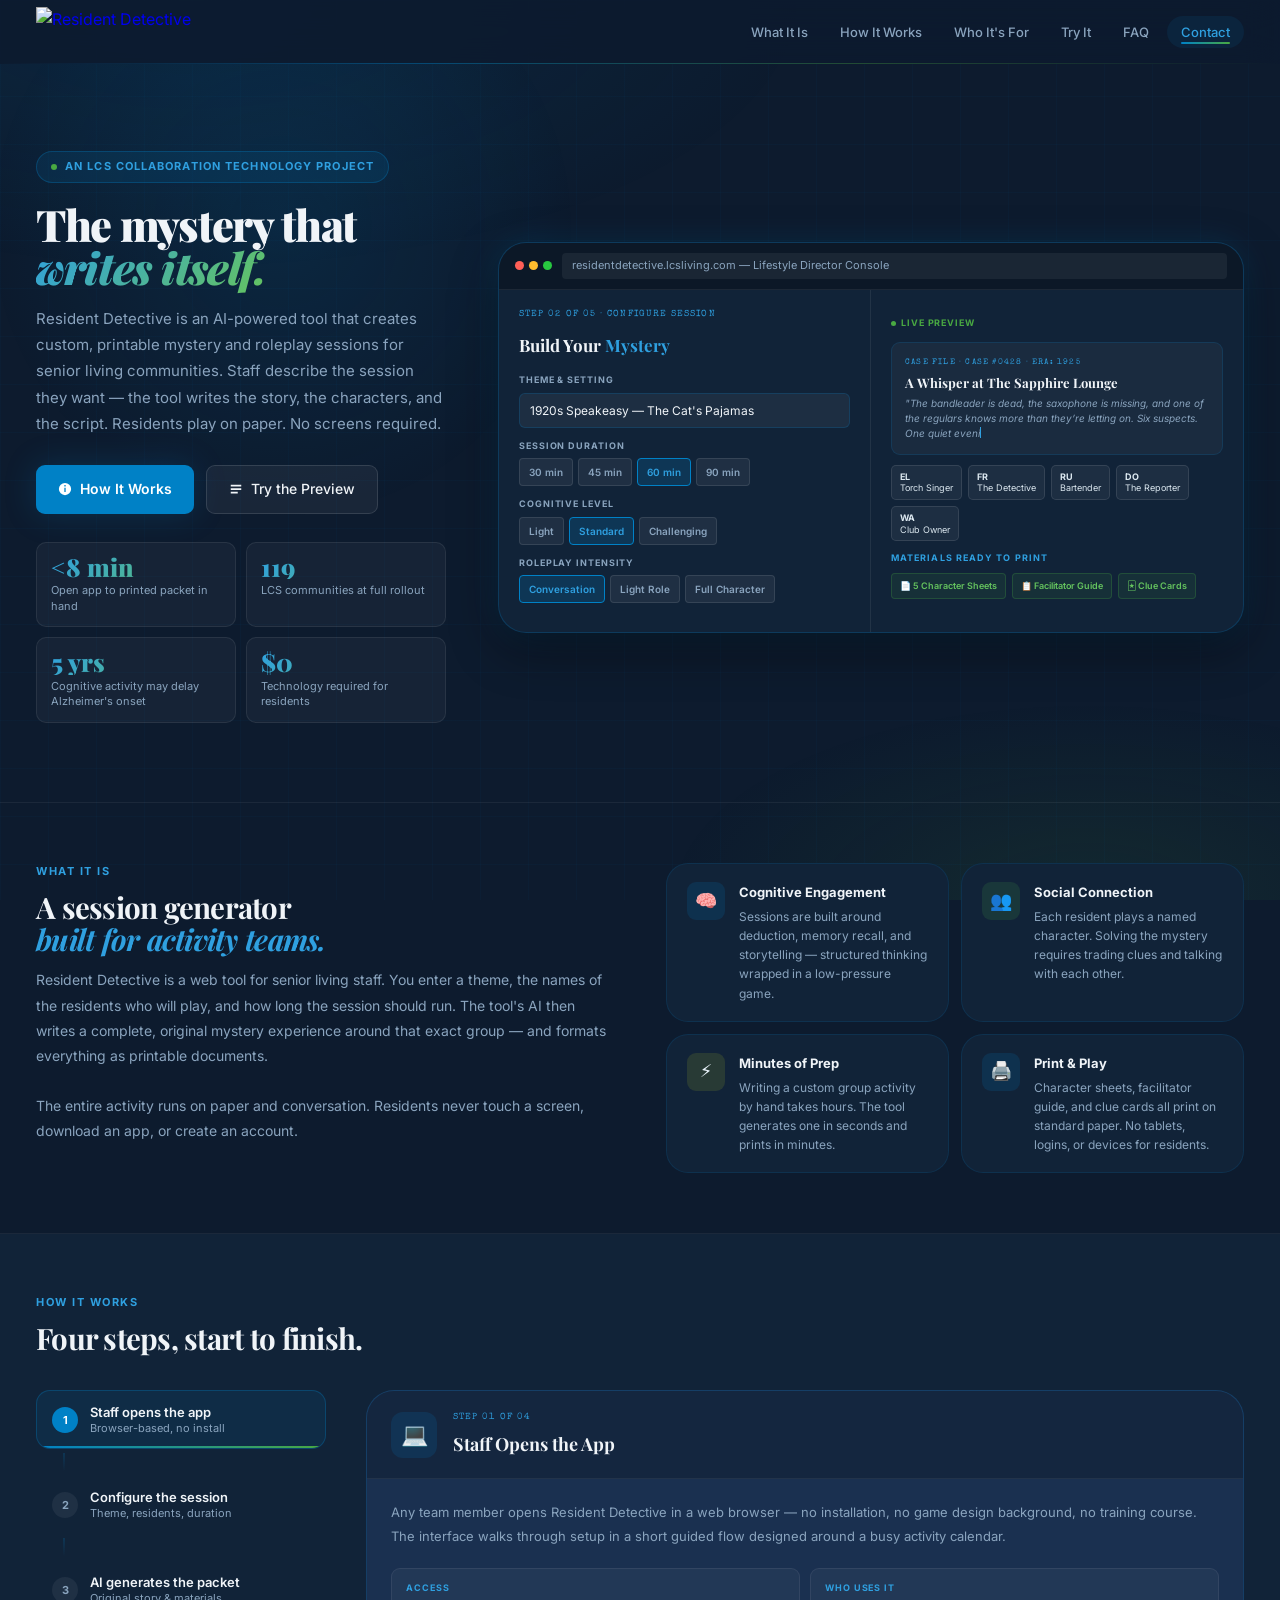
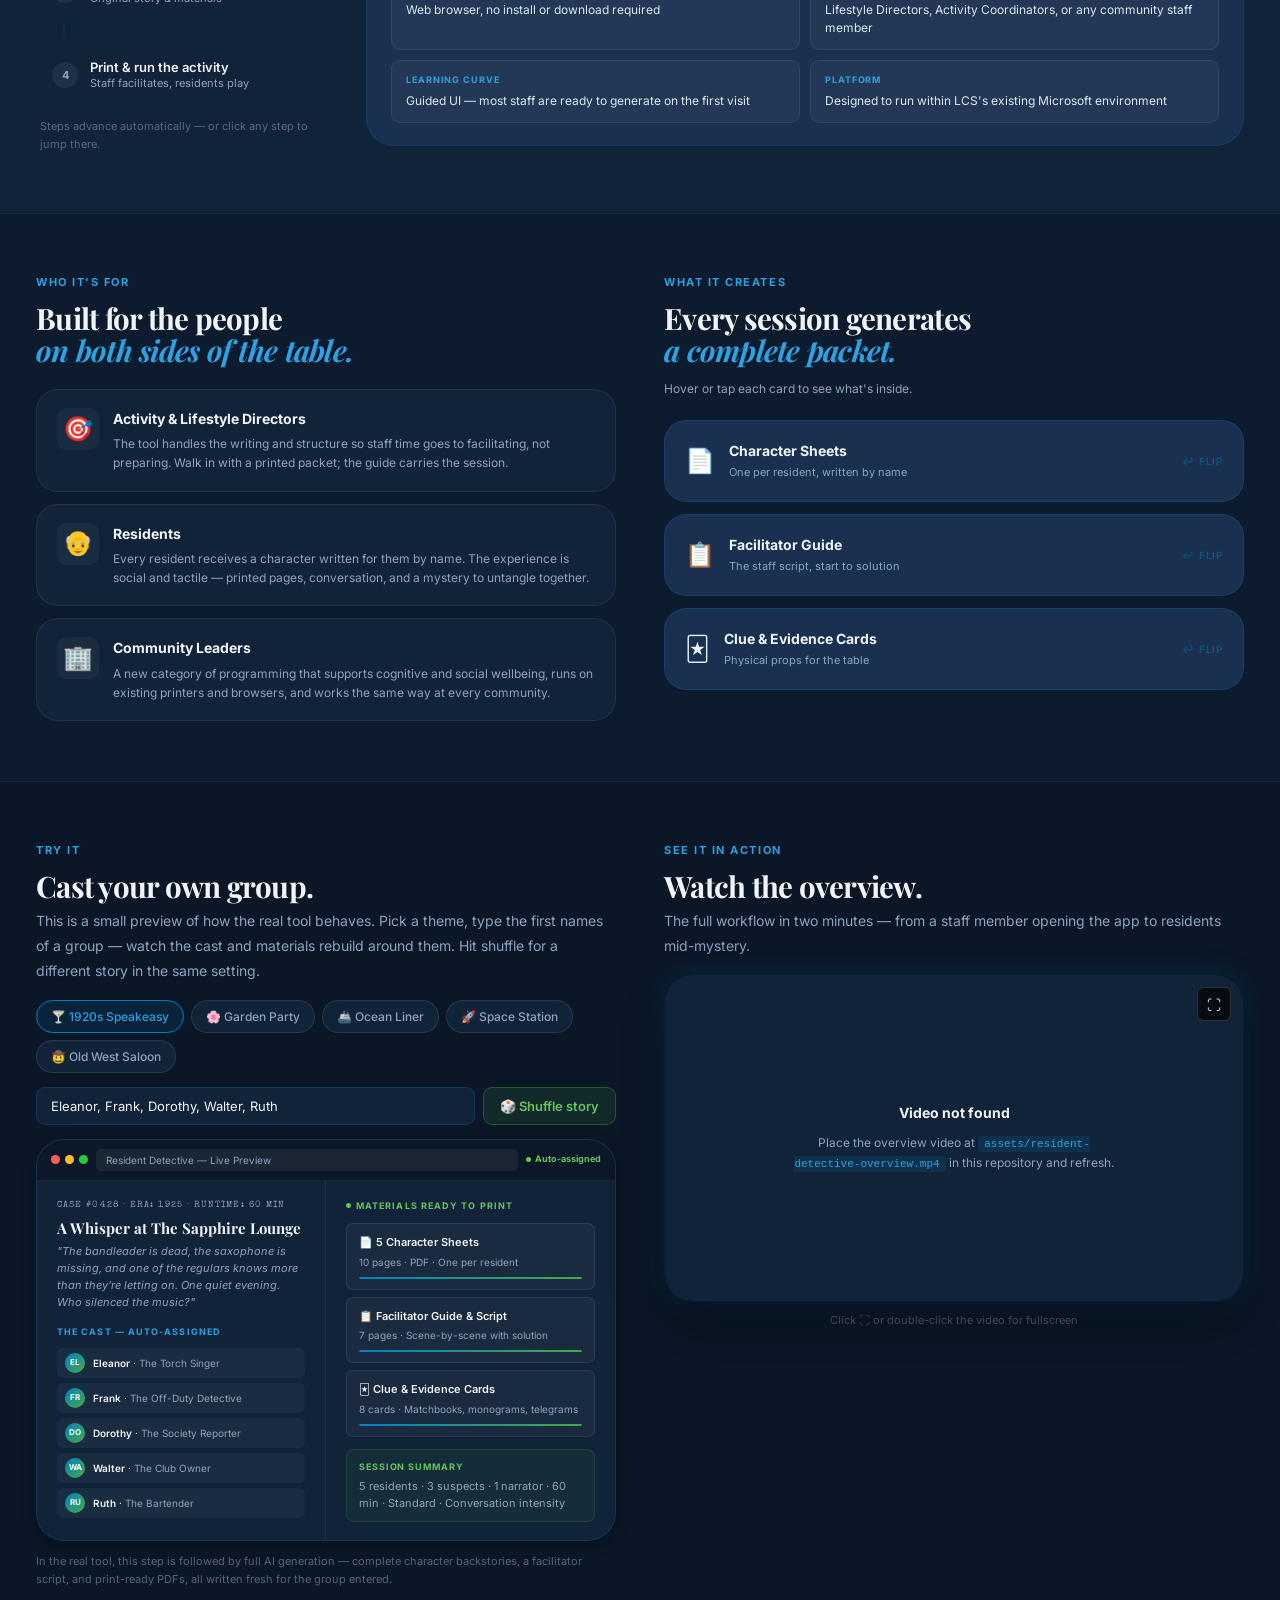
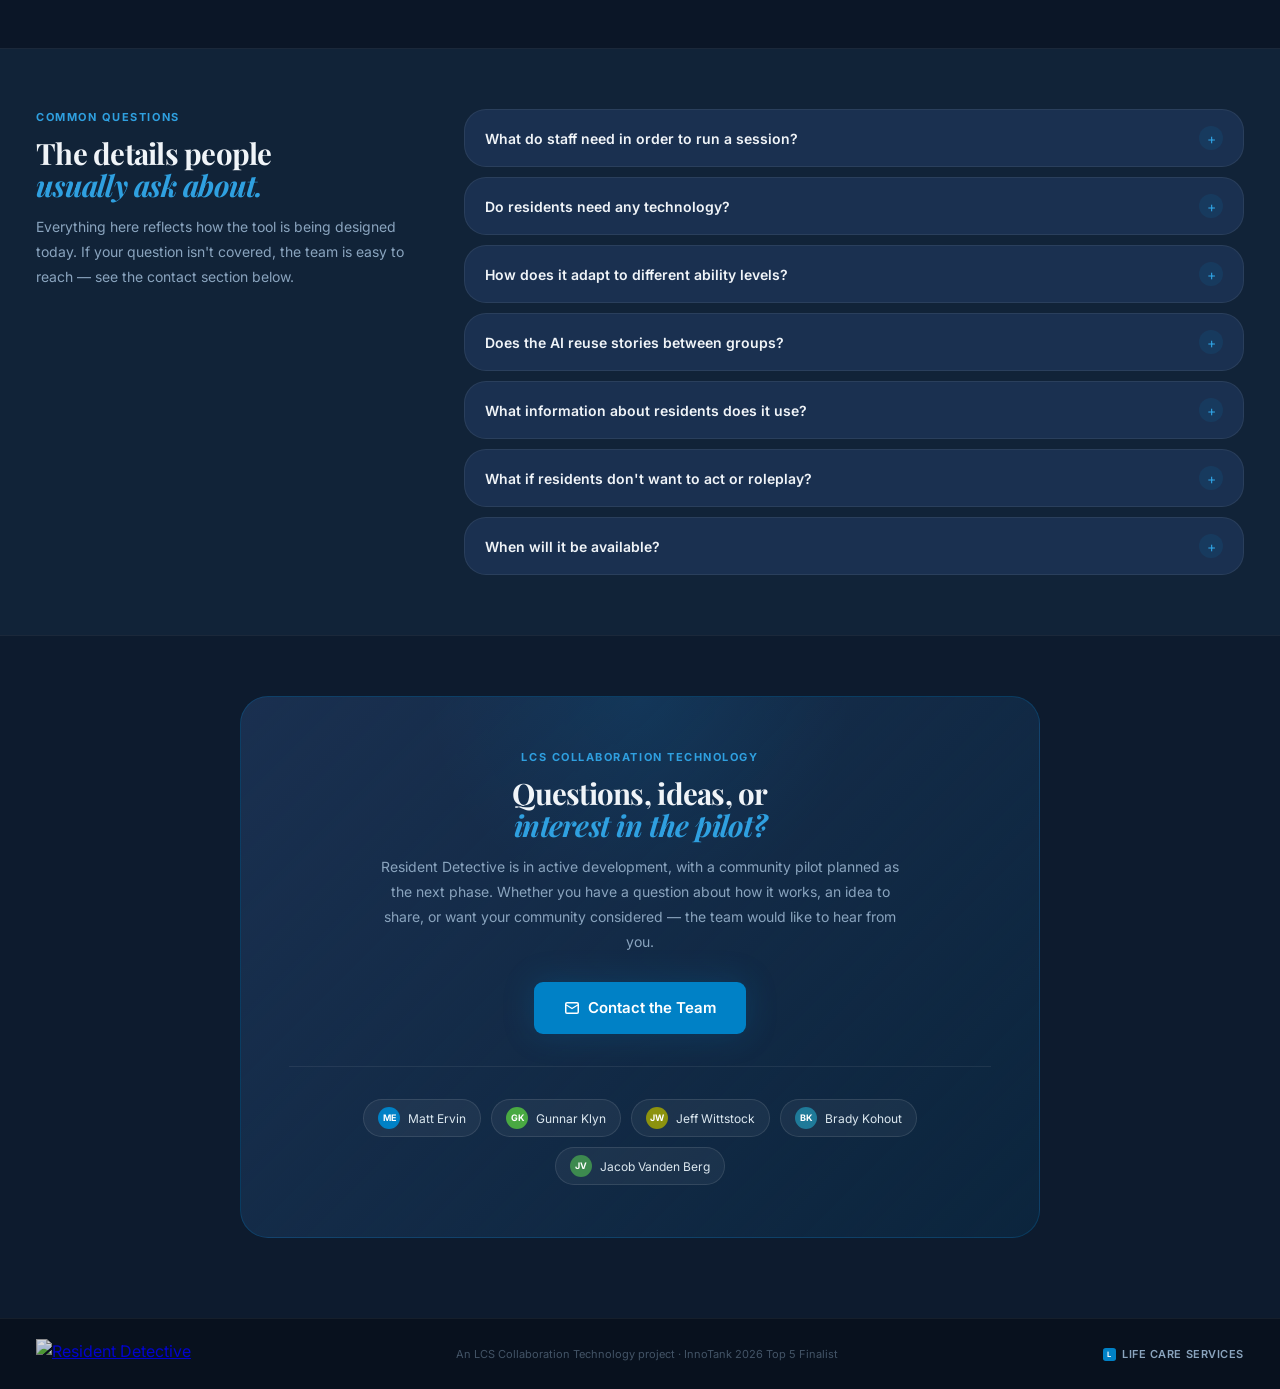
==== index.html @ 6db77925 "Add files via upload" ====
<!DOCTYPE html>
<html lang="en">
<head>
  <meta charset="UTF-8" />
  <meta name="viewport" content="width=device-width, initial-scale=1.0" />
  <title>Resident Detective — AI-Generated Mystery Sessions for Senior Living</title>
  <meta name="description" content="Resident Detective is an AI-powered tool that generates printable mystery and roleplay sessions for senior living communities. Learn how it works." />
  <link rel="icon" type="image/png" href="assets/logo-mark.png" />
  <link rel="preconnect" href="https://fonts.googleapis.com">
  <link href="https://fonts.googleapis.com/css2?family=Playfair+Display:ital,wght@0,700;0,900;1,700&family=Inter:wght@300;400;500;600;700&family=Special+Elite&display=swap" rel="stylesheet">
  <style>
    :root {
      --navy:       #0D1B2E;
      --navy2:      #112338;
      --navy3:      #1A3050;
      --navy4:      #243d5e;
      --blue:       #0081C6;
      --blue-light: #2fa0e0;
      --green:      #49A942;
      --green-light:#65c45e;
      --lime:       #B0BC22;
      --cream:      #F0F4F8;
      --cream2:     #dce8f0;
      --muted:      #8aa4be;
      --text:       #e8f2fa;
      --radius: 14px; --radius-lg: 22px; --radius-xl: 28px;
      --shadow: 0 16px 48px rgba(0,0,0,0.45);
      --shadow-sm: 0 4px 18px rgba(0,0,0,0.3);
      --glow-blue: 0 0 32px rgba(0,129,198,0.22);
    }
    *, *::before, *::after { box-sizing: border-box; margin: 0; padding: 0; }
    html { scroll-behavior: smooth; }
    body { font-family: 'Inter', system-ui, sans-serif; background: var(--navy); color: var(--text); overflow-x: hidden; line-height: 1.6; }
    button { font-family: inherit; }

    /* ── BACKGROUND ── */
    .bg-ambient {
      position: fixed; inset: 0; z-index: 0; pointer-events: none;
      background:
        radial-gradient(ellipse 80% 50% at 15% 0%, rgba(0,129,198,0.12) 0%, transparent 60%),
        radial-gradient(ellipse 60% 40% at 85% 100%, rgba(73,169,66,0.10) 0%, transparent 55%);
    }
    .bg-grid {
      position: fixed; inset: 0; z-index: 0; pointer-events: none;
      background-image: linear-gradient(rgba(0,129,198,0.04) 1px, transparent 1px), linear-gradient(90deg, rgba(0,129,198,0.04) 1px, transparent 1px);
      background-size: 48px 48px;
    }

    /* ── SCROLL PROGRESS ── */
    #scroll-progress {
      position: fixed; top: 0; left: 0; height: 3px; width: 0%;
      background: linear-gradient(90deg, var(--blue), var(--green), var(--lime));
      z-index: 300; transition: width 0.08s linear;
      box-shadow: 0 0 12px rgba(0,129,198,0.6);
    }

    /* ── LAYOUT ── */
    .site-wrap { position: relative; z-index: 1; }
    .container { max-width: 1380px; margin: 0 auto; padding: 0 36px; }
    section { padding: 60px 0; scroll-margin-top: 76px; }
    .section-divider { border: none; border-top: 1px solid rgba(255,255,255,0.06); margin: 0; }

    /* ── NAV ── */
    nav {
      position: sticky; top: 0; z-index: 200;
      background: rgba(13,27,46,0.85);
      backdrop-filter: blur(18px);
      -webkit-backdrop-filter: blur(18px);
      padding: 0 36px;
    }
    nav::after {
      content: ""; position: absolute; left: 0; right: 0; bottom: 0; height: 1px;
      background: linear-gradient(90deg, transparent, rgba(0,129,198,0.45), rgba(73,169,66,0.35), transparent);
    }
    .nav-inner {
      max-width: 1380px; margin: 0 auto;
      display: flex; align-items: center; justify-content: space-between;
      height: 64px; gap: 24px;
    }
    .nav-logo { display: flex; align-items: center; text-decoration: none; flex-shrink: 0; }
    .nav-logo img { height: 50px; width: auto; display: block; transition: transform 0.25s ease, filter 0.25s ease; }
    .nav-logo:hover img { transform: scale(1.04); filter: drop-shadow(0 0 10px rgba(0,129,198,0.5)); }
    .nav-links { display: flex; gap: 4px; list-style: none; }
    .nav-links a {
      position: relative;
      color: var(--muted); text-decoration: none;
      font-size: 13px; font-weight: 500;
      padding: 8px 14px; border-radius: 999px;
      transition: color 0.2s, background 0.2s;
    }
    .nav-links a::after {
      content: ""; position: absolute; left: 14px; right: 14px; bottom: 4px; height: 2px;
      background: linear-gradient(90deg, var(--blue), var(--green));
      border-radius: 999px;
      transform: scaleX(0); transform-origin: left;
      transition: transform 0.25s ease;
    }
    .nav-links a:hover { color: var(--cream); background: rgba(255,255,255,0.05); }
    .nav-links a:hover::after { transform: scaleX(1); }
    .nav-links a.active { color: var(--blue-light); background: rgba(0,129,198,0.1); }
    .nav-links a.active::after { transform: scaleX(1); }

    /* ── HERO ── */
    .hero {
      min-height: 82vh;
      display: flex; align-items: center;
      padding: 52px 36px 44px;
      position: relative;
      overflow: hidden;
    }
    /* mouse spotlight */
    .hero::before {
      content: ""; position: absolute; inset: -20%;
      background: radial-gradient(circle 420px at var(--mx, 30%) var(--my, 30%), rgba(0,129,198,0.12), transparent 70%);
      pointer-events: none;
      transition: opacity 0.4s;
    }
    .hero-inner {
      max-width: 1380px; margin: 0 auto; width: 100%;
      display: grid; grid-template-columns: 410px 1fr;
      gap: 52px; align-items: center;
      position: relative;
    }
    .hero-eyebrow {
      display: inline-flex; align-items: center; gap: 8px;
      background: rgba(0,129,198,0.12);
      border: 1px solid rgba(0,129,198,0.3);
      border-radius: 999px;
      padding: 6px 14px;
      font-size: 11px; font-weight: 700;
      letter-spacing: 0.1em; text-transform: uppercase;
      color: var(--blue-light); margin-bottom: 20px;
    }
    .hero-eyebrow-dot { width: 6px; height: 6px; border-radius: 50%; background: var(--green); animation: pulse 2s infinite; }
    @keyframes pulse { 0%,100%{opacity:1;transform:scale(1)} 50%{opacity:0.5;transform:scale(0.8)} }
    .hero-headline {
      font-family: 'Playfair Display', serif;
      font-size: clamp(2.4rem, 3.4vw, 4.2rem);
      font-weight: 900; line-height: 1.0;
      letter-spacing: -0.03em;
      color: var(--cream);
      margin-bottom: 16px;
    }
    .hero-headline em {
      font-style: italic;
      background: linear-gradient(135deg, var(--blue-light), var(--green-light));
      -webkit-background-clip: text; -webkit-text-fill-color: transparent;
      background-clip: text;
    }
    .hero-sub { font-size: 15px; color: var(--muted); line-height: 1.75; margin-bottom: 28px; }
    .hero-actions { display: flex; gap: 12px; flex-wrap: wrap; margin-bottom: 28px; }
    .hero-stats { display: grid; grid-template-columns: 1fr 1fr; gap: 10px; }
    .hero-stat {
      background: rgba(255,255,255,0.04);
      border: 1px solid rgba(255,255,255,0.08);
      border-radius: 10px; padding: 12px 14px;
      transition: border-color 0.3s, transform 0.3s;
    }
    .hero-stat:hover { border-color: rgba(0,129,198,0.35); transform: translateY(-2px); }
    .hero-stat-val {
      font-family: 'Playfair Display', serif;
      font-size: 1.55rem; font-weight: 900; line-height: 1;
      background: linear-gradient(135deg, var(--blue-light), var(--green-light));
      -webkit-background-clip: text; -webkit-text-fill-color: transparent;
      background-clip: text; margin-bottom: 4px;
    }
    .hero-stat-label { font-size: 11px; color: var(--muted); line-height: 1.4; }

    /* App preview — 3D tilt wrapper */
    .tilt-wrap { perspective: 1200px; }
    .hero-app-preview {
      background: var(--navy2);
      border: 1px solid rgba(0,129,198,0.25);
      border-radius: var(--radius-xl);
      box-shadow: var(--shadow), var(--glow-blue);
      overflow: hidden;
      transform-style: preserve-3d;
      transition: transform 0.15s ease-out, box-shadow 0.3s;
      will-change: transform;
    }
    .app-preview-bar {
      background: rgba(0,0,0,0.3);
      padding: 10px 16px;
      display: flex; align-items: center; gap: 10px;
      border-bottom: 1px solid rgba(255,255,255,0.07);
    }
    .app-preview-dots { display: flex; gap: 5px; }
    .dot { width: 9px; height: 9px; border-radius: 50%; }
    .dot-red { background: #ff5f57; } .dot-yellow { background: #febc2e; } .dot-green { background: #28c840; }
    .app-preview-url { flex: 1; background: rgba(255,255,255,0.06); border-radius: 4px; padding: 4px 10px; font-size: 11px; color: var(--muted); }
    .app-preview-inner { display: grid; grid-template-columns: 1fr 1fr; }
    .app-config-panel { padding: 18px 20px; border-right: 1px solid rgba(255,255,255,0.07); }
    .app-step-label { font-family: 'Special Elite', monospace; font-size: 9px; color: var(--blue-light); letter-spacing: 0.12em; text-transform: uppercase; margin-bottom: 10px; }
    .app-title { font-family: 'Playfair Display', serif; font-size: 17px; font-weight: 700; color: var(--cream); margin-bottom: 14px; }
    .app-title span { color: var(--blue-light); }
    .app-field { margin-bottom: 11px; }
    .app-field-label { font-size: 9px; font-weight: 700; letter-spacing: 0.1em; text-transform: uppercase; color: var(--muted); margin-bottom: 5px; }
    .app-field-input { background: rgba(255,255,255,0.05); border: 1px solid rgba(0,129,198,0.22); border-radius: 6px; padding: 7px 10px; font-size: 12px; color: var(--cream); width: 100%; }
    .app-pills { display: flex; gap: 5px; flex-wrap: wrap; }
    .app-pill { padding: 5px 9px; border-radius: 4px; font-size: 10px; font-weight: 600; background: rgba(255,255,255,0.06); border: 1px solid rgba(255,255,255,0.1); color: var(--muted); }
    .app-pill.active { background: rgba(0,129,198,0.2); border-color: var(--blue); color: var(--blue-light); }
    .app-preview-panel { padding: 18px 20px; }
    .live-badge { display: inline-flex; align-items: center; gap: 5px; font-size: 9px; font-weight: 700; letter-spacing: 0.1em; text-transform: uppercase; color: var(--green); margin-bottom: 12px; }
    .live-dot { width: 5px; height: 5px; border-radius: 50%; background: var(--green); animation: pulse 2s infinite; }
    .preview-card { background: rgba(255,255,255,0.04); border: 1px solid rgba(0,129,198,0.18); border-radius: 9px; padding: 13px; margin-bottom: 10px; }
    .case-label { font-family: 'Special Elite', monospace; font-size: 8px; color: var(--blue-light); letter-spacing: 0.15em; text-transform: uppercase; margin-bottom: 6px; }
    .case-title { font-family: 'Playfair Display', serif; font-size: 13px; font-weight: 700; color: var(--cream); line-height: 1.2; margin-bottom: 5px; }
    .case-sub { font-size: 10px; color: var(--muted); line-height: 1.5; font-style: italic; min-height: 45px; }
    .type-caret { display: inline-block; width: 1px; height: 11px; background: var(--blue-light); vertical-align: -1px; animation: caretBlink 0.85s steps(1) infinite; }
    @keyframes caretBlink { 50% { opacity: 0; } }
    .cast-row { display: flex; gap: 6px; margin-bottom: 10px; flex-wrap: wrap; }
    .cast-chip { background: rgba(255,255,255,0.05); border: 1px solid rgba(255,255,255,0.1); border-radius: 5px; padding: 5px 8px; font-size: 9px; color: var(--cream2); line-height: 1.3; }
    .cast-chip strong { display: block; font-weight: 700; }
    .materials-strip { display: flex; gap: 6px; flex-wrap: wrap; }
    .material-chip { background: rgba(73,169,66,0.1); border: 1px solid rgba(73,169,66,0.25); border-radius: 4px; padding: 5px 8px; font-size: 9px; color: var(--green-light); font-weight: 600; }

    /* ── SHARED ── */
    .section-eyebrow { font-size: 11px; font-weight: 700; letter-spacing: 0.14em; text-transform: uppercase; color: var(--blue-light); margin-bottom: 10px; }
    .section-headline { font-family: 'Playfair Display', serif; font-size: clamp(1.7rem, 2.3vw, 2.4rem); font-weight: 700; line-height: 1.1; letter-spacing: -0.025em; color: var(--cream); margin-bottom: 12px; }
    .section-headline em { font-style: italic; color: var(--blue-light); }
    .section-body { font-size: 14px; color: var(--muted); line-height: 1.8; }
    .btn-primary {
      display: inline-flex; align-items: center; gap: 8px;
      background: var(--blue); color: #fff;
      padding: 12px 22px; border-radius: 9px;
      font-size: 14px; font-weight: 600; text-decoration: none;
      transition: all 0.2s; border: none; cursor: pointer;
      box-shadow: var(--glow-blue);
    }
    .btn-primary:hover { background: var(--blue-light); transform: translateY(-1px); box-shadow: 0 0 40px rgba(0,129,198,0.4); }
    .btn-ghost {
      display: inline-flex; align-items: center; gap: 8px;
      background: rgba(255,255,255,0.05); color: var(--cream);
      padding: 12px 22px; border-radius: 9px;
      font-size: 14px; font-weight: 500; text-decoration: none;
      transition: all 0.2s; border: 1px solid rgba(255,255,255,0.12);
      cursor: pointer;
    }
    .btn-ghost:hover { background: rgba(255,255,255,0.1); transform: translateY(-1px); }

    /* ── WHAT IS IT ── */
    .what-grid { display: grid; grid-template-columns: 1fr 1fr; gap: 52px; align-items: start; }
    .what-cards { display: grid; grid-template-columns: 1fr 1fr; gap: 12px; }
    .what-card {
      background: var(--navy2);
      border: 1px solid rgba(0,129,198,0.15);
      border-radius: var(--radius-lg);
      padding: 18px 20px;
      display: flex; gap: 14px; align-items: flex-start;
      transition: all 0.3s; cursor: default;
    }
    .what-card:hover { border-color: rgba(0,129,198,0.4); background: var(--navy3); transform: translateY(-3px); box-shadow: var(--glow-blue); }
    .what-icon { width: 38px; height: 38px; border-radius: 9px; flex-shrink: 0; display: grid; place-items: center; font-size: 18px; }
    .what-icon-blue { background: rgba(0,129,198,0.15); } .what-icon-green { background: rgba(73,169,66,0.15); } .what-icon-lime { background: rgba(176,188,34,0.15); }
    .what-card-title { font-size: 13px; font-weight: 700; color: var(--cream); margin-bottom: 4px; }
    .what-card-body { font-size: 12px; color: var(--muted); line-height: 1.6; }

    /* ── HOW IT WORKS — auto-advancing tabs ── */
    .how-section { background: var(--navy2); }
    .how-inner { display: grid; grid-template-columns: 290px 1fr; gap: 40px; align-items: start; }
    .how-tabs { display: flex; flex-direction: column; gap: 3px; }
    .how-tab {
      display: flex; align-items: center; gap: 12px;
      padding: 13px 15px; border-radius: var(--radius);
      cursor: pointer; border: 1px solid transparent;
      transition: all 0.25s;
      background: transparent;
      text-align: left; width: 100%;
      position: relative; overflow: hidden;
    }
    .how-tab:hover { background: rgba(255,255,255,0.04); }
    .how-tab.active { background: rgba(0,129,198,0.1); border-color: rgba(0,129,198,0.3); }
    .how-tab-progress {
      position: absolute; left: 0; bottom: 0; height: 2px; width: 0%;
      background: linear-gradient(90deg, var(--blue), var(--green));
      border-radius: 999px;
    }
    .how-tab.active .how-tab-progress { animation: tabProgress var(--tab-duration, 7s) linear forwards; }
    .how-tabs.paused .how-tab.active .how-tab-progress { animation-play-state: paused; }
    @keyframes tabProgress { from { width: 0%; } to { width: 100%; } }
    .how-tab-num {
      width: 26px; height: 26px; border-radius: 50%;
      display: grid; place-items: center;
      font-size: 11px; font-weight: 700;
      background: rgba(255,255,255,0.06);
      color: var(--muted); flex-shrink: 0;
      transition: all 0.25s;
    }
    .how-tab.active .how-tab-num { background: var(--blue); color: #fff; }
    .how-tab-title { font-size: 13px; font-weight: 600; color: var(--cream); }
    .how-tab-sub { font-size: 11px; color: var(--muted); margin-top: 1px; }
    .how-connector { width: 2px; height: 18px; background: linear-gradient(to bottom, rgba(0,129,198,0.2), transparent); margin: 1px 0 1px 27px; }
    .how-hint { font-size: 11px; color: rgba(138,164,190,0.55); margin-top: 14px; padding-left: 4px; }
    .how-panel {
      display: none;
      background: var(--navy3);
      border: 1px solid rgba(0,129,198,0.18);
      border-radius: var(--radius-xl);
      overflow: hidden;
      animation: panelIn 0.35s ease;
    }
    .how-panel.active { display: block; }
    @keyframes panelIn { from { opacity:0; transform: translateY(8px); } to { opacity:1; transform: translateY(0); } }
    .how-panel-header { background: rgba(0,0,0,0.22); padding: 20px 24px; border-bottom: 1px solid rgba(255,255,255,0.06); display: flex; gap: 16px; align-items: center; }
    .how-panel-icon { width: 46px; height: 46px; border-radius: 12px; display: grid; place-items: center; font-size: 22px; flex-shrink: 0; }
    .how-panel-label { font-family: 'Special Elite', monospace; font-size: 9px; color: var(--blue-light); letter-spacing: 0.12em; text-transform: uppercase; margin-bottom: 4px; }
    .how-panel-title { font-family: 'Playfair Display', serif; font-size: 18px; font-weight: 700; color: var(--cream); }
    .how-panel-body { padding: 22px 24px; }
    .how-panel-desc { font-size: 13px; color: var(--muted); line-height: 1.8; margin-bottom: 20px; }
    .how-detail-grid { display: grid; grid-template-columns: 1fr 1fr; gap: 10px; }
    .how-detail { background: rgba(255,255,255,0.04); border: 1px solid rgba(255,255,255,0.07); border-radius: 9px; padding: 12px 14px; }
    .how-detail-label { font-size: 9px; font-weight: 700; letter-spacing: 0.1em; text-transform: uppercase; color: var(--blue-light); margin-bottom: 5px; }
    .how-detail-val { font-size: 12px; color: var(--cream2); line-height: 1.5; }

    /* ── AUDIENCE + OUTPUTS ── */
    .audience-outputs-row { display: grid; grid-template-columns: 1fr 1fr; gap: 48px; align-items: start; }
    .col-header { margin-bottom: 22px; }
    .for-whom-stack { display: flex; flex-direction: column; gap: 12px; }
    .for-card {
      background: var(--navy2);
      border: 1px solid rgba(255,255,255,0.07);
      border-radius: var(--radius-lg);
      padding: 18px 20px;
      display: flex; gap: 14px; align-items: flex-start;
      transition: all 0.3s; cursor: default;
    }
    .for-card:hover { border-color: var(--blue); box-shadow: var(--glow-blue); transform: translateX(3px); }
    .for-card-emoji { font-size: 24px; flex-shrink: 0; width: 42px; height: 42px; display: grid; place-items: center; background: rgba(255,255,255,0.04); border-radius: 9px; }
    .for-card-title { font-size: 14px; font-weight: 700; color: var(--cream); margin-bottom: 4px; }
    .for-card-body { font-size: 12px; color: var(--muted); line-height: 1.6; }

    .outputs-stack { display: flex; flex-direction: column; gap: 12px; }
    .flip-card { height: 82px; perspective: 900px; cursor: pointer; }
    .flip-card-inner {
      position: relative; width: 100%; height: 100%;
      transition: transform 0.55s cubic-bezier(0.4, 0.2, 0.2, 1);
      transform-style: preserve-3d;
    }
    .flip-card:hover .flip-card-inner, .flip-card.flipped .flip-card-inner { transform: rotateX(180deg); }
    .flip-front, .flip-back {
      position: absolute; inset: 0;
      -webkit-backface-visibility: hidden; backface-visibility: hidden;
      border-radius: var(--radius-lg); padding: 0 20px;
      display: flex; align-items: center; gap: 14px;
    }
    .flip-front { background: var(--navy3); border: 1px solid rgba(0,129,198,0.2); }
    .flip-back {
      background: linear-gradient(135deg, var(--navy4), rgba(0,129,198,0.18));
      border: 1px solid rgba(0,129,198,0.4);
      transform: rotateX(180deg);
      padding: 12px 18px; gap: 8px; flex-wrap: wrap; align-content: center;
    }
    .flip-icon { font-size: 24px; flex-shrink: 0; }
    .flip-front-text { flex: 1; }
    .flip-front-title { font-size: 14px; font-weight: 700; color: var(--cream); }
    .flip-front-sub { font-size: 11px; color: var(--muted); margin-top: 2px; }
    .flip-hint { font-size: 10px; font-weight: 600; letter-spacing: 0.08em; text-transform: uppercase; color: rgba(0,129,198,0.45); flex-shrink: 0; }
    .flip-back-title { font-size: 11px; font-weight: 700; color: var(--blue-light); width: 100%; margin-bottom: 6px; }
    .flip-back-items { display: flex; flex-wrap: wrap; gap: 5px; width: 100%; }
    .flip-back-item { font-size: 10px; color: var(--cream2); background: rgba(255,255,255,0.08); border-radius: 4px; padding: 3px 7px; }

    /* ── TRY IT + VIDEO ── */
    .demo-video-row { display: grid; grid-template-columns: 1fr 1fr; gap: 48px; align-items: start; }
    .theme-picker { display: flex; gap: 7px; flex-wrap: wrap; margin-bottom: 14px; }
    .theme-btn {
      display: flex; align-items: center; gap: 6px;
      background: var(--navy2);
      border: 1px solid rgba(255,255,255,0.1);
      border-radius: 999px; padding: 8px 14px;
      font-size: 12px; font-weight: 500; color: var(--muted);
      cursor: pointer; transition: all 0.22s;
    }
    .theme-btn:hover { border-color: rgba(0,129,198,0.4); color: var(--cream); transform: translateY(-1px); }
    .theme-btn.active { background: rgba(0,129,198,0.12); border-color: var(--blue); color: var(--blue-light); }

    .names-row { display: flex; gap: 8px; margin-bottom: 14px; }
    .names-input {
      flex: 1;
      background: var(--navy2);
      border: 1px solid rgba(0,129,198,0.25);
      border-radius: 9px;
      padding: 10px 14px;
      font-size: 13px; color: var(--cream);
      font-family: inherit;
      transition: border-color 0.2s, box-shadow 0.2s;
    }
    .names-input:focus { outline: none; border-color: var(--blue); box-shadow: 0 0 0 3px rgba(0,129,198,0.15); }
    .names-input::placeholder { color: rgba(138,164,190,0.5); }
    .shuffle-btn {
      background: rgba(73,169,66,0.12);
      border: 1px solid rgba(73,169,66,0.35);
      border-radius: 9px;
      padding: 10px 16px;
      font-size: 13px; font-weight: 600; color: var(--green-light);
      cursor: pointer; transition: all 0.2s;
      white-space: nowrap;
    }
    .shuffle-btn:hover { background: rgba(73,169,66,0.2); transform: translateY(-1px); }
    .shuffle-btn:active { transform: scale(0.97); }

    .demo-preview { background: var(--navy2); border: 1px solid rgba(0,129,198,0.2); border-radius: var(--radius-xl); overflow: hidden; box-shadow: var(--shadow-sm); }
    .demo-preview-bar { background: rgba(0,0,0,0.3); padding: 9px 14px; display: flex; align-items: center; gap: 8px; border-bottom: 1px solid rgba(255,255,255,0.06); }
    .demo-preview-content { display: grid; grid-template-columns: 1fr 1fr; }
    .demo-left { padding: 18px 20px; border-right: 1px solid rgba(255,255,255,0.06); }
    .demo-right { padding: 18px 20px; }
    .demo-case-num { font-family: 'Special Elite', monospace; font-size: 9px; color: var(--muted); letter-spacing: 0.12em; text-transform: uppercase; margin-bottom: 6px; }
    .demo-case-title { font-family: 'Playfair Display', serif; font-size: 15px; font-weight: 700; color: var(--cream); line-height: 1.2; margin-bottom: 6px; }
    .demo-case-hook { font-size: 11px; color: var(--muted); font-style: italic; line-height: 1.55; margin-bottom: 14px; }
    .demo-cast-label { font-size: 9px; font-weight: 700; letter-spacing: 0.12em; text-transform: uppercase; color: var(--blue-light); margin-bottom: 8px; }
    .demo-cast { display: flex; flex-direction: column; gap: 5px; max-height: 240px; overflow-y: auto; }
    .demo-cast::-webkit-scrollbar { width: 4px; }
    .demo-cast::-webkit-scrollbar-thumb { background: rgba(0,129,198,0.3); border-radius: 999px; }
    .demo-cast-item {
      display: flex; gap: 8px; align-items: center;
      background: rgba(255,255,255,0.04);
      border-radius: 6px; padding: 5px 8px;
      font-size: 10px;
      animation: castIn 0.3s ease backwards;
    }
    @keyframes castIn { from { opacity: 0; transform: translateX(-8px); } to { opacity: 1; transform: none; } }
    .demo-cast-avatar {
      width: 20px; height: 20px; border-radius: 50%;
      background: linear-gradient(135deg, var(--blue), var(--green));
      display: grid; place-items: center;
      font-size: 8px; font-weight: 700; color: #fff; flex-shrink: 0;
    }
    .demo-cast-name { font-weight: 600; color: var(--cream); }
    .demo-cast-role { color: var(--muted); }
    .demo-right-label { font-size: 9px; font-weight: 700; letter-spacing: 0.12em; text-transform: uppercase; color: var(--green-light); margin-bottom: 10px; display: flex; align-items: center; gap: 5px; }
    .demo-materials { display: flex; flex-direction: column; gap: 7px; }
    .demo-material { background: rgba(255,255,255,0.04); border: 1px solid rgba(255,255,255,0.08); border-radius: 7px; padding: 10px 12px; }
    .demo-material-name { font-size: 11px; font-weight: 600; color: var(--cream); margin-bottom: 2px; }
    .demo-material-detail { font-size: 10px; color: var(--muted); }
    .demo-material-bar { height: 2px; background: rgba(255,255,255,0.07); border-radius: 999px; margin-top: 7px; overflow: hidden; }
    .demo-material-fill { height: 100%; width: 100%; border-radius: 999px; background: linear-gradient(90deg, var(--blue), var(--green)); transform-origin: left; animation: fillIn 0.8s ease; }
    @keyframes fillIn { from { transform: scaleX(0); } to { transform: scaleX(1); } }
    .demo-summary-box { margin-top: 12px; padding: 10px 12px; background: rgba(73,169,66,0.08); border: 1px solid rgba(73,169,66,0.2); border-radius: 8px; }
    .demo-summary-box-label { font-size: 9px; font-weight: 700; letter-spacing: 0.1em; text-transform: uppercase; color: var(--green-light); margin-bottom: 4px; }
    .demo-summary-box-val { font-size: 11px; color: var(--muted); line-height: 1.5; }
    .demo-footnote { font-size: 11px; color: rgba(138,164,190,0.55); margin-top: 12px; line-height: 1.6; }

    /* Video */
    .video-wrap {
      position: relative;
      border-radius: var(--radius-xl);
      overflow: hidden;
      box-shadow: var(--shadow), var(--glow-blue);
      border: 1px solid rgba(0,129,198,0.25);
      background: #000;
    }
    .video-wrap video { display: block; width: 100%; aspect-ratio: 16/9; object-fit: cover; }
    .video-overlay {
      position: absolute; inset: 0;
      display: flex; align-items: center; justify-content: center;
      background: rgba(13,27,46,0.45);
      cursor: pointer; z-index: 5;
      transition: opacity 0.35s, visibility 0.35s;
    }
    .video-overlay.hidden { opacity: 0; visibility: hidden; pointer-events: none; }
    .play-btn {
      width: 76px; height: 76px; border-radius: 50%;
      background: var(--blue);
      display: flex; align-items: center; justify-content: center;
      box-shadow: 0 0 0 14px rgba(0,129,198,0.16), var(--glow-blue);
      transition: transform 0.2s, background 0.2s;
      border: none; cursor: pointer;
    }
    .video-overlay:hover .play-btn { transform: scale(1.08); background: var(--blue-light); }
    .play-btn svg { margin-left: 4px; }
    .fullscreen-btn {
      position: absolute; top: 12px; right: 12px; z-index: 10;
      width: 34px; height: 34px;
      background: rgba(0,0,0,0.65);
      border: 1px solid rgba(255,255,255,0.15);
      border-radius: 6px;
      display: flex; align-items: center; justify-content: center;
      cursor: pointer; color: #fff; font-size: 14px;
      transition: all 0.2s;
    }
    .fullscreen-btn:hover { background: rgba(0,129,198,0.5); }
    .video-caption { font-size: 11px; color: rgba(138,164,190,0.5); text-align: center; margin-top: 10px; }
    .video-missing {
      position: absolute; inset: 0; z-index: 4;
      display: none; align-items: center; justify-content: center; flex-direction: column; gap: 8px;
      background: var(--navy2); text-align: center; padding: 24px;
    }
    .video-missing.show { display: flex; }
    .video-missing-title { font-size: 14px; font-weight: 700; color: var(--cream); }
    .video-missing-sub { font-size: 12px; color: var(--muted); max-width: 320px; line-height: 1.6; }
    .video-missing code { background: rgba(0,129,198,0.15); border-radius: 4px; padding: 2px 6px; font-size: 11px; color: var(--blue-light); }

    /* ── FAQ ── */
    .faq-section { background: var(--navy2); }
    .faq-grid { display: grid; grid-template-columns: 380px 1fr; gap: 48px; align-items: start; }
    .faq-list { display: flex; flex-direction: column; gap: 10px; }
    .faq-item {
      background: var(--navy3);
      border: 1px solid rgba(255,255,255,0.07);
      border-radius: var(--radius-lg);
      overflow: hidden;
      transition: border-color 0.25s;
    }
    .faq-item.open { border-color: rgba(0,129,198,0.35); }
    .faq-q {
      width: 100%; background: transparent; border: none;
      display: flex; align-items: center; justify-content: space-between; gap: 16px;
      padding: 16px 20px;
      font-size: 14px; font-weight: 600; color: var(--cream);
      cursor: pointer; text-align: left;
      transition: color 0.2s;
    }
    .faq-q:hover { color: var(--blue-light); }
    .faq-toggle {
      width: 24px; height: 24px; border-radius: 50%; flex-shrink: 0;
      background: rgba(0,129,198,0.12);
      display: grid; place-items: center;
      color: var(--blue-light); font-size: 14px; font-weight: 400;
      transition: transform 0.3s ease, background 0.3s;
    }
    .faq-item.open .faq-toggle { transform: rotate(45deg); background: rgba(73,169,66,0.18); color: var(--green-light); }
    .faq-a {
      max-height: 0; overflow: hidden;
      transition: max-height 0.35s ease;
    }
    .faq-a-inner { padding: 0 20px 18px; font-size: 13px; color: var(--muted); line-height: 1.75; }

    /* ── CONTACT ── */
    .cta-section { padding-bottom: 80px; }
    .cta-card {
      background: linear-gradient(135deg, var(--navy3), rgba(0,129,198,0.1));
      border: 1px solid rgba(0,129,198,0.25);
      border-radius: var(--radius-xl);
      padding: 52px 48px;
      max-width: 800px; margin: 0 auto; text-align: center;
      position: relative; overflow: hidden;
    }
    .cta-card::before {
      content: ""; position: absolute; inset: 0;
      background: radial-gradient(circle 300px at 50% 0%, rgba(0,129,198,0.12), transparent 70%);
      pointer-events: none;
    }
    .cta-card > * { position: relative; }
    .cta-card .section-body { margin: 0 auto 28px; text-align: center; max-width: 540px; }
    .team-row { display: flex; gap: 10px; justify-content: center; flex-wrap: wrap; margin-top: 32px; padding-top: 32px; border-top: 1px solid rgba(255,255,255,0.07); }
    .team-chip {
      display: flex; align-items: center; gap: 8px;
      background: rgba(255,255,255,0.05);
      border: 1px solid rgba(255,255,255,0.1);
      border-radius: 999px; padding: 7px 14px;
      font-size: 12px; color: var(--cream2);
      transition: border-color 0.25s, transform 0.25s;
    }
    .team-chip:hover { border-color: rgba(0,129,198,0.4); transform: translateY(-2px); }
    .team-avatar { width: 22px; height: 22px; border-radius: 50%; display: grid; place-items: center; font-size: 9px; font-weight: 700; color: #fff; }
    .av-1 { background: var(--blue); } .av-2 { background: var(--green); } .av-3 { background: #8c920e; }
    .av-4 { background: #1f7a99; } .av-5 { background: #3d8a4f; }

    /* ── FOOTER ── */
    footer { background: rgba(0,0,0,0.35); border-top: 1px solid rgba(255,255,255,0.06); padding: 20px 36px; }
    .footer-inner { max-width: 1380px; margin: 0 auto; display: flex; align-items: center; justify-content: space-between; gap: 16px; flex-wrap: wrap; }
    .footer-logo img { height: 30px; width: auto; display: block; opacity: 0.85; }
    .footer-note { font-size: 11px; color: rgba(138,164,190,0.45); }
    .lcs-badge { font-size: 11px; font-weight: 600; color: var(--muted); letter-spacing: 0.05em; text-transform: uppercase; display: flex; align-items: center; gap: 6px; }

    /* ── SCROLL REVEAL ── */
    .reveal { opacity: 0; transform: translateY(22px); transition: opacity 0.55s ease, transform 0.55s ease; }
    .reveal.visible { opacity: 1; transform: none; }

    /* ── REDUCED MOTION ── */
    @media (prefers-reduced-motion: reduce) {
      html { scroll-behavior: auto; }
      .reveal { opacity: 1; transform: none; transition: none; }
      .hero::before { display: none; }
      .hero-app-preview { transition: none !important; transform: none !important; }
      .how-tab.active .how-tab-progress { animation: none; width: 100%; }
      .demo-cast-item, .demo-material-fill { animation: none; }
      .type-caret { animation: none; }
    }

    /* ── RESPONSIVE ── */
    @media (max-width: 1100px) {
      .hero-inner { grid-template-columns: 360px 1fr; gap: 36px; }
      .audience-outputs-row, .demo-video-row, .faq-grid { grid-template-columns: 1fr; gap: 40px; }
    }
    @media (max-width: 860px) {
      .hero-inner, .what-grid, .how-inner { grid-template-columns: 1fr; }
      .what-cards { grid-template-columns: 1fr 1fr; }
      .hero { min-height: auto; padding: 48px 24px 36px; }
      nav .nav-links { display: none; }
      .container { padding: 0 20px; }
      nav { padding: 0 20px; }
      .names-row { flex-direction: column; }
    }
    @media (max-width: 560px) {
      .what-cards { grid-template-columns: 1fr; }
      .demo-preview-content { grid-template-columns: 1fr; }
      .demo-left { border-right: none; border-bottom: 1px solid rgba(255,255,255,0.06); }
      .cta-card { padding: 36px 22px; }
      .nav-logo img { height: 38px; }
    }
  </style>
</head>
<body>
  <div id="scroll-progress"></div>
  <div class="bg-ambient"></div>
  <div class="bg-grid"></div>

  <div class="site-wrap">

    <!-- NAV -->
    <nav>
      <div class="nav-inner">
        <a href="#top" class="nav-logo" aria-label="Resident Detective — back to top">
          <img src="assets/logo.png" alt="Resident Detective" />
        </a>
        <ul class="nav-links">
          <li><a href="#what" data-section="what">What It Is</a></li>
          <li><a href="#how" data-section="how">How It Works</a></li>
          <li><a href="#audience" data-section="audience">Who It's For</a></li>
          <li><a href="#demo" data-section="demo">Try It</a></li>
          <li><a href="#faq" data-section="faq">FAQ</a></li>
          <li><a href="#contact" data-section="contact">Contact</a></li>
        </ul>
      </div>
    </nav>

    <!-- HERO -->
    <section class="hero" id="top">
      <div class="hero-inner">
        <div class="reveal">
          <div class="hero-eyebrow"><span class="hero-eyebrow-dot"></span>An LCS Collaboration Technology Project</div>
          <h1 class="hero-headline">The mystery that<br/><em>writes itself.</em></h1>
          <p class="hero-sub">Resident Detective is an AI-powered tool that creates custom, printable mystery and roleplay sessions for senior living communities. Staff describe the session they want — the tool writes the story, the characters, and the script. Residents play on paper. No screens required.</p>
          <div class="hero-actions">
            <a href="#how" class="btn-primary">
              <svg width="14" height="14" viewBox="0 0 16 16" fill="currentColor"><path d="M8 1a7 7 0 100 14A7 7 0 008 1zm.75 10.5h-1.5v-5h1.5v5zm0-6.5h-1.5V3.5h1.5V5z"/></svg>
              How It Works
            </a>
            <a href="#demo" class="btn-ghost">
              <svg width="14" height="14" viewBox="0 0 16 16" fill="currentColor"><path d="M2 3h12v2H2zm0 4h12v2H2zm0 4h8v2H2z"/></svg>
              Try the Preview
            </a>
          </div>
          <div class="hero-stats">
            <div class="hero-stat"><div class="hero-stat-val"><span class="countup" data-target="8" data-prefix="&lt;" data-suffix=" min">&lt;8 min</span></div><div class="hero-stat-label">Open app to printed packet in hand</div></div>
            <div class="hero-stat"><div class="hero-stat-val"><span class="countup" data-target="119">119</span></div><div class="hero-stat-label">LCS communities at full rollout</div></div>
            <div class="hero-stat"><div class="hero-stat-val"><span class="countup" data-target="5" data-suffix=" yrs">5 yrs</span></div><div class="hero-stat-label">Cognitive activity may delay Alzheimer's onset</div></div>
            <div class="hero-stat"><div class="hero-stat-val">$0</div><div class="hero-stat-label">Technology required for residents</div></div>
          </div>
        </div>

        <!-- App Preview with 3D tilt -->
        <div class="tilt-wrap reveal">
          <div class="hero-app-preview" id="tilt-card">
            <div class="app-preview-bar">
              <div class="app-preview-dots"><div class="dot dot-red"></div><div class="dot dot-yellow"></div><div class="dot dot-green"></div></div>
              <div class="app-preview-url">residentdetective.lcsliving.com — Lifestyle Director Console</div>
            </div>
            <div class="app-preview-inner">
              <div class="app-config-panel">
                <div class="app-step-label">Step 02 of 05 · Configure Session</div>
                <div class="app-title">Build Your <span>Mystery</span></div>
                <div class="app-field">
                  <div class="app-field-label">Theme &amp; Setting</div>
                  <div class="app-field-input">1920s Speakeasy — The Cat's Pajamas</div>
                </div>
                <div class="app-field">
                  <div class="app-field-label">Session Duration</div>
                  <div class="app-pills"><span class="app-pill">30 min</span><span class="app-pill">45 min</span><span class="app-pill active">60 min</span><span class="app-pill">90 min</span></div>
                </div>
                <div class="app-field">
                  <div class="app-field-label">Cognitive Level</div>
                  <div class="app-pills"><span class="app-pill">Light</span><span class="app-pill active">Standard</span><span class="app-pill">Challenging</span></div>
                </div>
                <div class="app-field">
                  <div class="app-field-label">Roleplay Intensity</div>
                  <div class="app-pills"><span class="app-pill active">Conversation</span><span class="app-pill">Light Role</span><span class="app-pill">Full Character</span></div>
                </div>
              </div>
              <div class="app-preview-panel">
                <div class="live-badge"><span class="live-dot"></span> Live Preview</div>
                <div class="preview-card">
                  <div class="case-label">Case File · Case #0428 · Era: 1925</div>
                  <div class="case-title">A Whisper at The Sapphire Lounge</div>
                  <div class="case-sub"><span id="hero-typewriter"></span><span class="type-caret" id="hero-caret"></span></div>
                </div>
                <div class="cast-row">
                  <div class="cast-chip"><strong>EL</strong>Torch Singer</div>
                  <div class="cast-chip"><strong>FR</strong>The Detective</div>
                  <div class="cast-chip"><strong>RU</strong>Bartender</div>
                  <div class="cast-chip"><strong>DO</strong>The Reporter</div>
                  <div class="cast-chip"><strong>WA</strong>Club Owner</div>
                </div>
                <div style="font-size:9px;font-weight:700;letter-spacing:0.12em;text-transform:uppercase;color:var(--blue-light);margin-bottom:7px;">Materials Ready to Print</div>
                <div class="materials-strip">
                  <div class="material-chip">📄 5 Character Sheets</div>
                  <div class="material-chip">📋 Facilitator Guide</div>
                  <div class="material-chip">🃏 Clue Cards</div>
                </div>
              </div>
            </div>
          </div>
        </div>
      </div>
    </section>

    <hr class="section-divider"/>

    <!-- WHAT IS IT -->
    <section id="what">
      <div class="container">
        <div class="what-grid">
          <div class="reveal">
            <div class="section-eyebrow">What It Is</div>
            <h2 class="section-headline">A session generator<br/><em>built for activity teams.</em></h2>
            <p class="section-body">
              Resident Detective is a web tool for senior living staff. You enter a theme, the names of the residents who will play, and how long the session should run. The tool's AI then writes a complete, original mystery experience around that exact group — and formats everything as printable documents.
              <br/><br/>
              The entire activity runs on paper and conversation. Residents never touch a screen, download an app, or create an account.
            </p>
          </div>
          <div class="what-cards reveal">
            <div class="what-card">
              <div class="what-icon what-icon-blue">🧠</div>
              <div><div class="what-card-title">Cognitive Engagement</div><div class="what-card-body">Sessions are built around deduction, memory recall, and storytelling — structured thinking wrapped in a low-pressure game.</div></div>
            </div>
            <div class="what-card">
              <div class="what-icon what-icon-green">👥</div>
              <div><div class="what-card-title">Social Connection</div><div class="what-card-body">Each resident plays a named character. Solving the mystery requires trading clues and talking with each other.</div></div>
            </div>
            <div class="what-card">
              <div class="what-icon what-icon-lime">⚡</div>
              <div><div class="what-card-title">Minutes of Prep</div><div class="what-card-body">Writing a custom group activity by hand takes hours. The tool generates one in seconds and prints in minutes.</div></div>
            </div>
            <div class="what-card">
              <div class="what-icon what-icon-blue">🖨️</div>
              <div><div class="what-card-title">Print &amp; Play</div><div class="what-card-body">Character sheets, facilitator guide, and clue cards all print on standard paper. No tablets, logins, or devices for residents.</div></div>
            </div>
          </div>
        </div>
      </div>
    </section>

    <hr class="section-divider"/>

    <!-- HOW IT WORKS -->
    <section id="how" class="how-section">
      <div class="container">
        <div style="margin-bottom:36px;" class="reveal">
          <div class="section-eyebrow">How It Works</div>
          <h2 class="section-headline">Four steps, start to finish.</h2>
        </div>
        <div class="how-inner reveal">
          <div>
            <div class="how-tabs" id="how-tabs">
              <button class="how-tab active" data-step="1">
                <div class="how-tab-num">1</div>
                <div><div class="how-tab-title">Staff opens the app</div><div class="how-tab-sub">Browser-based, no install</div></div>
                <div class="how-tab-progress"></div>
              </button>
              <div class="how-connector"></div>
              <button class="how-tab" data-step="2">
                <div class="how-tab-num">2</div>
                <div><div class="how-tab-title">Configure the session</div><div class="how-tab-sub">Theme, residents, duration</div></div>
                <div class="how-tab-progress"></div>
              </button>
              <div class="how-connector"></div>
              <button class="how-tab" data-step="3">
                <div class="how-tab-num">3</div>
                <div><div class="how-tab-title">AI generates the packet</div><div class="how-tab-sub">Original story &amp; materials</div></div>
                <div class="how-tab-progress"></div>
              </button>
              <div class="how-connector"></div>
              <button class="how-tab" data-step="4">
                <div class="how-tab-num">4</div>
                <div><div class="how-tab-title">Print &amp; run the activity</div><div class="how-tab-sub">Staff facilitates, residents play</div></div>
                <div class="how-tab-progress"></div>
              </button>
            </div>
            <p class="how-hint">Steps advance automatically — or click any step to jump there.</p>
          </div>
          <div class="how-panels">
            <div class="how-panel active" id="step-1">
              <div class="how-panel-header">
                <div class="how-panel-icon" style="background:rgba(0,129,198,0.15)">💻</div>
                <div><div class="how-panel-label">Step 01 of 04</div><div class="how-panel-title">Staff Opens the App</div></div>
              </div>
              <div class="how-panel-body">
                <p class="how-panel-desc">Any team member opens Resident Detective in a web browser — no installation, no game design background, no training course. The interface walks through setup in a short guided flow designed around a busy activity calendar.</p>
                <div class="how-detail-grid">
                  <div class="how-detail"><div class="how-detail-label">Access</div><div class="how-detail-val">Web browser, no install or download required</div></div>
                  <div class="how-detail"><div class="how-detail-label">Who Uses It</div><div class="how-detail-val">Lifestyle Directors, Activity Coordinators, or any community staff member</div></div>
                  <div class="how-detail"><div class="how-detail-label">Learning Curve</div><div class="how-detail-val">Guided UI — most staff are ready to generate on the first visit</div></div>
                  <div class="how-detail"><div class="how-detail-label">Platform</div><div class="how-detail-val">Designed to run within LCS's existing Microsoft environment</div></div>
                </div>
              </div>
            </div>
            <div class="how-panel" id="step-2">
              <div class="how-panel-header">
                <div class="how-panel-icon" style="background:rgba(176,188,34,0.12)">⚙️</div>
                <div><div class="how-panel-label">Step 02 of 04</div><div class="how-panel-title">Configure the Session</div></div>
              </div>
              <div class="how-panel-body">
                <p class="how-panel-desc">Staff choose a mystery theme, type in resident names, and pick a session length. Settings for cognitive level, mobility, and roleplay intensity shape what the AI writes — the same theme produces a very different session for a memory care group than for a puzzle club.</p>
                <div class="how-detail-grid">
                  <div class="how-detail"><div class="how-detail-label">Theme Options</div><div class="how-detail-val">Built-in genres, or describe a custom theme in plain text</div></div>
                  <div class="how-detail"><div class="how-detail-label">Resident Names</div><div class="how-detail-val">Each resident gets a character written specifically for them</div></div>
                  <div class="how-detail"><div class="how-detail-label">Adaptability</div><div class="how-detail-val">Cognitive level, mobility, group size, and time all shape the output</div></div>
                  <div class="how-detail"><div class="how-detail-label">Time to Configure</div><div class="how-detail-val">Typically under 3 minutes to fill out every field</div></div>
                </div>
              </div>
            </div>
            <div class="how-panel" id="step-3">
              <div class="how-panel-header">
                <div class="how-panel-icon" style="background:rgba(73,169,66,0.12)">✨</div>
                <div><div class="how-panel-label">Step 03 of 04</div><div class="how-panel-title">AI Generates the Packet</div></div>
              </div>
              <div class="how-panel-body">
                <p class="how-panel-desc">One click, and the AI writes a complete, never-before-seen mystery: an original title and storyline, a character sheet for every named resident, a scene-by-scene facilitator guide, and optional clue cards — all consistent with each other and tailored to the group's settings.</p>
                <div class="how-detail-grid">
                  <div class="how-detail"><div class="how-detail-label">Character Sheets</div><div class="how-detail-val">One per resident — name, backstory, clues they hold, secrets they keep</div></div>
                  <div class="how-detail"><div class="how-detail-label">Facilitator Guide</div><div class="how-detail-val">Scene-by-scene script with discussion prompts and the full solution</div></div>
                  <div class="how-detail"><div class="how-detail-label">Generation Time</div><div class="how-detail-val">Seconds — the full packet is ready to review immediately</div></div>
                  <div class="how-detail"><div class="how-detail-label">Always Original</div><div class="how-detail-val">The same inputs never produce the same story twice</div></div>
                </div>
              </div>
            </div>
            <div class="how-panel" id="step-4">
              <div class="how-panel-header">
                <div class="how-panel-icon" style="background:rgba(0,129,198,0.12)">🎭</div>
                <div><div class="how-panel-label">Step 04 of 04</div><div class="how-panel-title">Print &amp; Run the Activity</div></div>
              </div>
              <div class="how-panel-body">
                <p class="how-panel-desc">Staff print the packet and hand out character sheets. The facilitator guide carries the whole session — what to say, when to reveal each clue, and how to land the final reveal. Residents solve the mystery together through conversation, deduction, and the clues in their hands.</p>
                <div class="how-detail-grid">
                  <div class="how-detail"><div class="how-detail-label">Resident Tech Needed</div><div class="how-detail-val">None. Paper only — no iPads, logins, or screens</div></div>
                  <div class="how-detail"><div class="how-detail-label">Session Length</div><div class="how-detail-val">30 to 90 minutes, matching what was configured</div></div>
                  <div class="how-detail"><div class="how-detail-label">Facilitation</div><div class="how-detail-val">The guide is self-contained — staff can lead without rehearsal</div></div>
                  <div class="how-detail"><div class="how-detail-label">Total Prep Time</div><div class="how-detail-val">Under 8 minutes from opening the app to packet in hand</div></div>
                </div>
              </div>
            </div>
          </div>
        </div>
      </div>
    </section>

    <hr class="section-divider"/>

    <!-- WHO IT'S FOR + WHAT IT CREATES -->
    <section id="audience">
      <div class="container">
        <div class="audience-outputs-row">
          <div class="reveal">
            <div class="col-header">
              <div class="section-eyebrow">Who It's For</div>
              <h2 class="section-headline">Built for the people<br/><em>on both sides of the table.</em></h2>
            </div>
            <div class="for-whom-stack">
              <div class="for-card">
                <div class="for-card-emoji">🎯</div>
                <div><div class="for-card-title">Activity &amp; Lifestyle Directors</div><div class="for-card-body">The tool handles the writing and structure so staff time goes to facilitating, not preparing. Walk in with a printed packet; the guide carries the session.</div></div>
              </div>
              <div class="for-card">
                <div class="for-card-emoji">👴</div>
                <div><div class="for-card-title">Residents</div><div class="for-card-body">Every resident receives a character written for them by name. The experience is social and tactile — printed pages, conversation, and a mystery to untangle together.</div></div>
              </div>
              <div class="for-card">
                <div class="for-card-emoji">🏢</div>
                <div><div class="for-card-title">Community Leaders</div><div class="for-card-body">A new category of programming that supports cognitive and social wellbeing, runs on existing printers and browsers, and works the same way at every community.</div></div>
              </div>
            </div>
          </div>
          <div class="reveal">
            <div class="col-header">
              <div class="section-eyebrow">What It Creates</div>
              <h2 class="section-headline">Every session generates<br/><em>a complete packet.</em></h2>
              <p style="font-size:12px;color:var(--muted);margin-top:4px;">Hover or tap each card to see what's inside.</p>
            </div>
            <div class="outputs-stack">
              <div class="flip-card" tabindex="0" role="button" aria-label="Character Sheets — flip for details">
                <div class="flip-card-inner">
                  <div class="flip-front">
                    <div class="flip-icon">📄</div>
                    <div class="flip-front-text"><div class="flip-front-title">Character Sheets</div><div class="flip-front-sub">One per resident, written by name</div></div>
                    <div class="flip-hint">↩ flip</div>
                  </div>
                  <div class="flip-back">
                    <div class="flip-back-title">Character name · backstory · clues held · secrets kept · conversation starters</div>
                    <div class="flip-back-items">
                      <span class="flip-back-item">Written for each resident</span><span class="flip-back-item">Era-appropriate backstory</span><span class="flip-back-item">Cognitive-level language</span><span class="flip-back-item">Large print available</span>
                    </div>
                  </div>
                </div>
              </div>
              <div class="flip-card" tabindex="0" role="button" aria-label="Facilitator Guide — flip for details">
                <div class="flip-card-inner">
                  <div class="flip-front">
                    <div class="flip-icon">📋</div>
                    <div class="flip-front-text"><div class="flip-front-title">Facilitator Guide</div><div class="flip-front-sub">The staff script, start to solution</div></div>
                    <div class="flip-hint">↩ flip</div>
                  </div>
                  <div class="flip-back">
                    <div class="flip-back-title">Scene flow · discussion prompts · clue timing · full solution · adaptation notes</div>
                    <div class="flip-back-items">
                      <span class="flip-back-item">Timed scene-by-scene</span><span class="flip-back-item">No rehearsal needed</span><span class="flip-back-item">Full mystery reveal</span><span class="flip-back-item">Group adaptation tips</span>
                    </div>
                  </div>
                </div>
              </div>
              <div class="flip-card" tabindex="0" role="button" aria-label="Clue and Evidence Cards — flip for details">
                <div class="flip-card-inner">
                  <div class="flip-front">
                    <div class="flip-icon">🃏</div>
                    <div class="flip-front-text"><div class="flip-front-title">Clue &amp; Evidence Cards</div><div class="flip-front-sub">Physical props for the table</div></div>
                    <div class="flip-hint">↩ flip</div>
                  </div>
                  <div class="flip-back">
                    <div class="flip-back-title">Printable props · referenced in the story · passed between residents during play</div>
                    <div class="flip-back-items">
                      <span class="flip-back-item">Telegrams, monograms</span><span class="flip-back-item">Print &amp; cut — no design</span><span class="flip-back-item">Encourage light movement</span><span class="flip-back-item">Scale with group size</span>
                    </div>
                  </div>
                </div>
              </div>
            </div>
          </div>
        </div>
      </div>
    </section>

    <hr class="section-divider"/>

    <!-- TRY IT + VIDEO -->
    <section id="demo" style="background:rgba(0,0,0,0.15);">
      <div class="container">
        <div class="demo-video-row">
          <!-- Interactive demo -->
          <div class="reveal">
            <div class="section-eyebrow">Try It</div>
            <h2 class="section-headline" style="margin-bottom:6px;">Cast your own group.</h2>
            <p class="section-body" style="margin-bottom:16px;">This is a small preview of how the real tool behaves. Pick a theme, type the first names of a group — watch the cast and materials rebuild around them. Hit shuffle for a different story in the same setting.</p>
            <div class="theme-picker" id="theme-picker">
              <button class="theme-btn active" data-theme="speakeasy">🍸 1920s Speakeasy</button>
              <button class="theme-btn" data-theme="garden">🌸 Garden Party</button>
              <button class="theme-btn" data-theme="cruise">🚢 Ocean Liner</button>
              <button class="theme-btn" data-theme="space">🚀 Space Station</button>
              <button class="theme-btn" data-theme="western">🤠 Old West Saloon</button>
            </div>
            <div class="names-row">
              <input type="text" class="names-input" id="names-input"
                     value="Eleanor, Frank, Dorothy, Walter, Ruth"
                     placeholder="Type first names, separated by commas…"
                     aria-label="Resident first names, separated by commas" />
              <button class="shuffle-btn" id="shuffle-btn" title="Generate a different story in this theme">🎲 Shuffle story</button>
            </div>
            <div class="demo-preview">
              <div class="demo-preview-bar">
                <div class="app-preview-dots"><div class="dot dot-red"></div><div class="dot dot-yellow"></div><div class="dot dot-green"></div></div>
                <div class="app-preview-url" style="font-size:10px;padding:3px 10px;">Resident Detective — Live Preview</div>
                <div style="font-size:9px;color:var(--green-light);font-weight:700;display:flex;gap:4px;align-items:center;"><span style="width:5px;height:5px;border-radius:50%;background:var(--green-light);display:inline-block;"></span>Auto-assigned</div>
              </div>
              <div class="demo-preview-content">
                <div class="demo-left" id="demo-left">
                  <div class="demo-case-num" id="demo-case-num"></div>
                  <div class="demo-case-title" id="demo-case-title"></div>
                  <div class="demo-case-hook" id="demo-case-hook"></div>
                  <div class="demo-cast-label">The Cast — Auto-Assigned</div>
                  <div class="demo-cast" id="demo-cast"></div>
                </div>
                <div class="demo-right">
                  <div class="demo-right-label"><span style="width:5px;height:5px;border-radius:50%;background:var(--green-light);display:inline-block;"></span>Materials Ready to Print</div>
                  <div class="demo-materials" id="demo-materials"></div>
                  <div class="demo-summary-box">
                    <div class="demo-summary-box-label">Session Summary</div>
                    <div class="demo-summary-box-val" id="demo-summary"></div>
                  </div>
                </div>
              </div>
            </div>
            <p class="demo-footnote">In the real tool, this step is followed by full AI generation — complete character backstories, a facilitator script, and print-ready PDFs, all written fresh for the group entered.</p>
          </div>

          <!-- Video -->
          <div class="reveal" id="watch">
            <div class="section-eyebrow">See It in Action</div>
            <h2 class="section-headline" style="margin-bottom:6px;">Watch the overview.</h2>
            <p class="section-body" style="margin-bottom:16px;">The full workflow in two minutes — from a staff member opening the app to residents mid-mystery.</p>
            <div class="video-wrap" id="video-wrap">
              <video id="rd-video" poster="assets/video-poster.jpg" preload="metadata" playsinline>
                <source src="assets/resident-detective-overview.mp4" type="video/mp4" />
              </video>
              <div class="video-overlay" id="video-overlay" role="button" aria-label="Play overview video" tabindex="0">
                <button class="play-btn" aria-hidden="true">
                  <svg width="28" height="28" viewBox="0 0 24 24" fill="#fff"><path d="M8 5v14l11-7z"/></svg>
                </button>
              </div>
              <div class="video-missing" id="video-missing">
                <div class="video-missing-title">Video not found</div>
                <div class="video-missing-sub">Place the overview video at <code>assets/resident-detective-overview.mp4</code> in this repository and refresh.</div>
              </div>
              <button class="fullscreen-btn" id="fullscreen-btn" title="Fullscreen">⛶</button>
            </div>
            <p class="video-caption">Click ⛶ or double-click the video for fullscreen</p>
          </div>
        </div>
      </div>
    </section>

    <hr class="section-divider"/>

    <!-- FAQ -->
    <section id="faq" class="faq-section">
      <div class="container">
        <div class="faq-grid">
          <div class="reveal">
            <div class="section-eyebrow">Common Questions</div>
            <h2 class="section-headline">The details people<br/><em>usually ask about.</em></h2>
            <p class="section-body">Everything here reflects how the tool is being designed today. If your question isn't covered, the team is easy to reach — see the contact section below.</p>
          </div>
          <div class="faq-list reveal" id="faq-list">
            <div class="faq-item">
              <button class="faq-q" aria-expanded="false">What do staff need in order to run a session?<span class="faq-toggle">+</span></button>
              <div class="faq-a"><div class="faq-a-inner">A web browser and a printer. The tool generates the full packet as printable documents; once printed, the session itself needs nothing but a table and the group. There's no equipment to set up in the activity room.</div></div>
            </div>
            <div class="faq-item">
              <button class="faq-q" aria-expanded="false">Do residents need any technology?<span class="faq-toggle">+</span></button>
              <div class="faq-a"><div class="faq-a-inner">No. Residents interact only with printed materials — their character sheet and any clue cards in play. There are no screens, accounts, passwords, or devices on the resident side, which removes the digital-literacy barrier that limits many technology-based engagement tools.</div></div>
            </div>
            <div class="faq-item">
              <button class="faq-q" aria-expanded="false">How does it adapt to different ability levels?<span class="faq-toggle">-</span></button>
              <div class="faq-a"><div class="faq-a-inner">Cognitive level, mobility, and roleplay intensity are configuration settings, not afterthoughts. A "Light" cognitive setting produces shorter text, simpler clue chains, and more facilitator support; "Challenging" produces layered puzzles. Roleplay intensity ranges from pure conversation (no acting required) to full character play. Large-print output is available.</div></div>
            </div>
            <div class="faq-item">
              <button class="faq-q" aria-expanded="false">Does the AI reuse stories between groups?<span class="faq-toggle">+</span></button>
              <div class="faq-a"><div class="faq-a-inner">No — every packet is generated fresh. The same theme with the same settings will still produce a different title, plot, and cast of characters each time. There is no content library being recycled; the tool writes each session from the inputs staff provide.</div></div>
            </div>
            <div class="faq-item">
              <button class="faq-q" aria-expanded="false">What information about residents does it use?<span class="faq-toggle">+</span></button>
              <div class="faq-a"><div class="faq-a-inner">Only what staff type into the session form — typically first names and the group-level settings like cognitive level. The names are used to personalize character sheets. The tool is being designed to run within LCS's existing Microsoft cloud environment.</div></div>
            </div>
            <div class="faq-item">
              <button class="faq-q" aria-expanded="false">What if residents don't want to act or roleplay?<span class="faq-toggle">+</span></button>
              <div class="faq-a"><div class="faq-a-inner">The experience works through conversation and clues without requiring performance. The "Conversation" intensity setting builds sessions where residents simply talk through what their characters know — no voices, costumes, or acting. Many groups start there and dial up over time.</div></div>
            </div>
            <div class="faq-item">
              <button class="faq-q" aria-expanded="false">When will it be available?<span class="faq-toggle">+</span></button>
              <div class="faq-a"><div class="faq-a-inner">Resident Detective is in active development by the LCS Collaboration Technology team, with a pilot at select communities planned as the next step. If you'd like updates or want your community considered for the pilot, contact the team below.</div></div>
            </div>
          </div>
        </div>
      </div>
    </section>

    <hr class="section-divider"/>

    <!-- CONTACT -->
    <section id="contact" class="cta-section">
      <div class="container">
        <div class="cta-card reveal">
          <div class="section-eyebrow" style="margin-bottom:10px;">LCS Collaboration Technology</div>
          <h2 class="section-headline">Questions, ideas, or<br/><em>interest in the pilot?</em></h2>
          <p class="section-body">Resident Detective is in active development, with a community pilot planned as the next phase. Whether you have a question about how it works, an idea to share, or want your community considered — the team would like to hear from you.</p>
          <a href="mailto:CollaborationTechnology@lcsliving.com?subject=Resident%20Detective" class="btn-primary" style="font-size:15px;padding:14px 30px;">
            <svg width="16" height="16" viewBox="0 0 16 16" fill="currentColor"><path d="M1 4a2 2 0 012-2h10a2 2 0 012 2v8a2 2 0 01-2 2H3a2 2 0 01-2-2V4zm2-.5a.5.5 0 00-.5.5v.4l5.5 3.44L13.5 4.4V4a.5.5 0 00-.5-.5H3zm10.5 2.27L8.4 9.08a.75.75 0 01-.8 0L2.5 5.77V12a.5.5 0 00.5.5h10a.5.5 0 00.5-.5V5.77z"/></svg>
            Contact the Team
          </a>
          <div class="team-row">
            <div class="team-chip"><div class="team-avatar av-1">ME</div>Matt Ervin</div>
            <div class="team-chip"><div class="team-avatar av-2">GK</div>Gunnar Klyn</div>
            <div class="team-chip"><div class="team-avatar av-3">JW</div>Jeff Wittstock</div>
            <div class="team-chip"><div class="team-avatar av-4">BK</div>Brady Kohout</div>
            <div class="team-chip"><div class="team-avatar av-5">JV</div>Jacob Vanden Berg</div>
          </div>
        </div>
      </div>
    </section>

    <!-- FOOTER -->
    <footer>
      <div class="footer-inner">
        <a href="#top" class="footer-logo"><img src="assets/logo.png" alt="Resident Detective" /></a>
        <div class="footer-note">An LCS Collaboration Technology project · InnoTank 2026 Top 5 Finalist</div>
        <div class="lcs-badge">
          <svg width="13" height="13" viewBox="0 0 14 14" fill="none"><rect width="14" height="14" rx="3" fill="#0081C6"/><text x="7" y="10" text-anchor="middle" font-size="8" fill="white" font-weight="bold">L</text></svg>
          Life Care Services
        </div>
      </div>
    </footer>

  </div><!-- /site-wrap -->

  <script>
  (function() {
    'use strict';
    const reducedMotion = window.matchMedia('(prefers-reduced-motion: reduce)').matches;

    /* ════════ SCROLL PROGRESS ════════ */
    const progressBar = document.getElementById('scroll-progress');
    function updateProgress() {
      const h = document.documentElement;
      const pct = (h.scrollTop) / (h.scrollHeight - h.clientHeight) * 100;
      progressBar.style.width = pct + '%';
    }
    document.addEventListener('scroll', updateProgress, { passive: true });
    updateProgress();

    /* ════════ SCROLLSPY ════════ */
    const navLinks = document.querySelectorAll('.nav-links a[data-section]');
    const sectionIds = ['what','how','audience','demo','faq','contact'];
    const spy = new IntersectionObserver((entries) => {
      entries.forEach(e => {
        if (e.isIntersecting) {
          navLinks.forEach(a => a.classList.toggle('active', a.dataset.section === e.target.id));
        }
      });
    }, { rootMargin: '-30% 0px -55% 0px' });
    sectionIds.forEach(id => { const el = document.getElementById(id); if (el) spy.observe(el); });

    /* ════════ HERO SPOTLIGHT ════════ */
    const hero = document.querySelector('.hero');
    if (!reducedMotion && window.matchMedia('(hover: hover)').matches) {
      hero.addEventListener('mousemove', (e) => {
        const r = hero.getBoundingClientRect();
        hero.style.setProperty('--mx', ((e.clientX - r.left) / r.width * 100) + '%');
        hero.style.setProperty('--my', ((e.clientY - r.top) / r.height * 100) + '%');
      });
    }

    /* ════════ 3D TILT ON APP PREVIEW ════════ */
    const tiltCard = document.getElementById('tilt-card');
    if (!reducedMotion && window.matchMedia('(hover: hover)').matches && tiltCard) {
      const wrap = tiltCard.parentElement;
      wrap.addEventListener('mousemove', (e) => {
        const r = wrap.getBoundingClientRect();
        const px = (e.clientX - r.left) / r.width - 0.5;
        const py = (e.clientY - r.top) / r.height - 0.5;
        tiltCard.style.transform = `rotateY(${px * 5}deg) rotateX(${-py * 5}deg)`;
      });
      wrap.addEventListener('mouseleave', () => {
        tiltCard.style.transition = 'transform 0.5s ease';
        tiltCard.style.transform = 'rotateY(0) rotateX(0)';
        setTimeout(() => tiltCard.style.transition = 'transform 0.15s ease-out', 500);
      });
    }

    /* ════════ HERO TYPEWRITER ════════ */
    const heroHook = '"The bandleader is dead, the saxophone is missing, and one of the regulars knows more than they\u2019re letting on. Six suspects. One quiet evening. Who silenced the music?"';
    const twEl = document.getElementById('hero-typewriter');
    const caret = document.getElementById('hero-caret');
    if (reducedMotion) {
      twEl.textContent = heroHook;
      caret.style.display = 'none';
    } else {
      let i = 0;
      const typeObs = new IntersectionObserver((entries) => {
        if (entries[0].isIntersecting) {
          typeObs.disconnect();
          const tick = () => {
            if (i <= heroHook.length) {
              twEl.textContent = heroHook.slice(0, i++);
              setTimeout(tick, 16);
            } else {
              setTimeout(() => caret.style.display = 'none', 2500);
            }
          };
          setTimeout(tick, 500);
        }
      }, { threshold: 0.4 });
      typeObs.observe(twEl.closest('.preview-card'));
    }

    /* ════════ COUNT-UP STATS ════════ */
    function animateCount(el) {
      const target = parseFloat(el.dataset.target);
      const prefix = el.dataset.prefix ? el.dataset.prefix.replace('&lt;','<') : '';
      const suffix = el.dataset.suffix || '';
      if (reducedMotion) { el.textContent = prefix + target + suffix; return; }
      const dur = 1100;
      const start = performance.now();
      function frame(now) {
        const t = Math.min((now - start) / dur, 1);
        const eased = 1 - Math.pow(1 - t, 3);
        el.textContent = prefix + Math.round(target * eased) + suffix;
        if (t < 1) requestAnimationFrame(frame);
      }
      requestAnimationFrame(frame);
    }
    const countObs = new IntersectionObserver((entries) => {
      entries.forEach(e => {
        if (e.isIntersecting) { animateCount(e.target); countObs.unobserve(e.target); }
      });
    }, { threshold: 0.5 });
    document.querySelectorAll('.countup').forEach(el => countObs.observe(el));

    /* ════════ HOW IT WORKS — AUTO-ADVANCING TABS ════════ */
    const TAB_SECONDS = 7;
    const howTabs = Array.from(document.querySelectorAll('.how-tab'));
    const howPanels = Array.from(document.querySelectorAll('.how-panel'));
    const tabsWrap = document.getElementById('how-tabs');
    tabsWrap.style.setProperty('--tab-duration', TAB_SECONDS + 's');
    let currentStep = 1, autoTimer = null, autoEnabled = !reducedMotion;

    function showStep(n, fromAuto) {
      currentStep = n;
      howTabs.forEach((t) => {
        const active = parseInt(t.dataset.step) === n;
        t.classList.remove('active');
        // restart progress animation by forcing reflow
        const bar = t.querySelector('.how-tab-progress');
        bar.style.animation = 'none'; void bar.offsetWidth; bar.style.animation = '';
        if (active) t.classList.add('active');
      });
      howPanels.forEach((p, i) => p.classList.toggle('active', i === n - 1));
      if (!fromAuto) stopAuto();   // manual click = user takes control
      else restartAuto();
    }
    function stopAuto() { autoEnabled = false; clearTimeout(autoTimer); document.querySelectorAll('.how-tab-progress').forEach(b => b.style.display = 'none'); }
    function restartAuto() {
      clearTimeout(autoTimer);
      if (!autoEnabled) return;
      autoTimer = setTimeout(() => showStep(currentStep % 4 + 1, true), TAB_SECONDS * 1000);
    }
    howTabs.forEach(t => t.addEventListener('click', () => showStep(parseInt(t.dataset.step), false)));
    // pause on hover
    const howSection = document.getElementById('how');
    howSection.addEventListener('mouseenter', () => { tabsWrap.classList.add('paused'); clearTimeout(autoTimer); });
    howSection.addEventListener('mouseleave', () => { tabsWrap.classList.remove('paused'); restartAuto(); });
    // start auto only when section is visible
    const howObs = new IntersectionObserver((entries) => {
      if (entries[0].isIntersecting && autoEnabled) { showStep(1, true); howObs.disconnect(); }
    }, { threshold: 0.3 });
    howObs.observe(howSection);
    if (reducedMotion) stopAuto();

    /* ════════ INTERACTIVE DEMO ════════ */
    const themes = {
      speakeasy: {
        roles: ['The Torch Singer','The Off-Duty Detective','The Society Reporter','The Club Owner','The Bartender','The Piano Player','The Cigarette Girl','The Bootlegger','The Regular','The Doorman','The Card Dealer','The Out-of-Towner'],
        stories: [
          { num: 'Case #0428 · Era: 1925 · Runtime: 60 min', title: 'A Whisper at The Sapphire Lounge', hook: '"The bandleader is dead, the saxophone is missing, and one of the regulars knows more than they\u2019re letting on. One quiet evening. Who silenced the music?"' },
          { num: 'Case #0431 · Era: 1927 · Runtime: 60 min', title: 'The Last Pour at Marlowe\u2019s', hook: '"Marlowe\u2019s finest bottle of champagne was meant for a celebration. Instead it sits unopened beside an empty chair — and everyone at the bar swears they saw nothing."' }
        ],
        clue: 'Matchbooks, monograms, telegrams'
      },
      garden: {
        roles: ['The Head Gardener','The Estate Owner','The Visiting Botanist','The Jealous Neighbor','The Caterer','The Garden Club President','The New Member','The Groundskeeper','The Florist','The Society Columnist','The Niece','The Old Friend'],
        stories: [
          { num: 'Case #0519 · Era: 1955 · Runtime: 45 min', title: 'Petals & Poison at Lavender Hill', hook: '"The prize rose is dead, the gardening shears have vanished, and the annual garden party has turned into a scandal. Someone here is hiding a secret. Can you unearth it?"' },
          { num: 'Case #0522 · Era: 1952 · Runtime: 45 min', title: 'The Empty Trophy Case', hook: '"For thirty years the Garden Club\u2019s silver cup sat in the gazebo. This morning it was gone — and the only footprints in the dew lead back to the party."' }
        ],
        clue: 'Soil samples, note cards, pressed flowers'
      },
      cruise: {
        roles: ['The Captain\u2019s Wife','The Sommelier','The Socialite','The Ship\u2019s Doctor','The Stowaway\u2019s Sister','The First Officer','The Jazz Singer','The Retired Diplomat','The Card Sharp','The Honeymooner','The Purser','The Travel Writer'],
        stories: [
          { num: 'Case #0612 · Era: 1938 · Runtime: 60 min', title: 'Midnight on the Empress of the Seas', hook: '"Three days at sea, one missing diamond brooch, and a passenger list full of secrets. The storm has everyone trapped below deck — and so does the truth."' },
          { num: 'Case #0615 · Era: 1936 · Runtime: 60 min', title: 'The Stateroom Seven Affair', hook: '"Stateroom Seven was supposed to be empty this crossing. So who has been dining at its table, signing its tab — and why did they vanish the night the fog rolled in?"' }
        ],
        clue: 'Telegrams, passenger manifest, key fob'
      },
      space: {
        roles: ['Mission Commander','Chief Engineer','Station Medic','The Pilot','Science Officer','Communications Lead','The Botanist','The New Recruit','Cargo Specialist','The Veteran','Systems Analyst','The Visitor from Earth'],
        stories: [
          { num: 'Case #0701 · Era: 2157 · Runtime: 60 min', title: 'Who Deactivated ARIA?', hook: '"The station\u2019s AI has gone offline. Life support is on backup. Someone on this crew shut down ARIA — and they had a reason. One truth. Clock is ticking."' },
          { num: 'Case #0704 · Era: 2161 · Runtime: 60 min', title: 'The Cargo Bay Manifest', hook: '"Crate 11 arrived sealed from Luna Station. Now it sits open and empty in the cargo bay, and every airlock log from last night has been wiped clean."' }
        ],
        clue: 'Access logs, circuit boards, encrypted messages'
      },
      western: {
        roles: ['The Retired Lawman','The Saloon Singer','The Cattle Rancher','The Town Doctor','The Blacksmith','The Stagecoach Driver','The General Store Owner','The Card Player','The Preacher','The Newspaper Editor','The Ranch Hand','The Stranger in Town'],
        stories: [
          { num: 'Case #0822 · Era: 1882 · Runtime: 45 min', title: 'Last Round at the Dusty Boot Saloon', hook: '"The sheriff\u2019s badge is gone, the gold shipment never arrived, and the piano player stopped playing right before sunrise. Someone in Rattlesnake Creek knows why."' },
          { num: 'Case #0825 · Era: 1885 · Runtime: 45 min', title: 'The Ghost of Coyote Ridge', hook: '"Folks say the old mine is haunted. But ghosts don\u2019t leave boot prints, and they surely don\u2019t need the deed that went missing from the bank this morning."' }
        ],
        clue: 'Wanted posters, telegram, gold nugget'
      }
    };

    let currentTheme = 'speakeasy';
    let storyIndex = 0;

    const $ = id => document.getElementById(id);
    function initials(name) {
      const parts = name.trim().split(/\s+/);
      return (parts.length > 1 ? parts[0][0] + parts[1][0] : name.trim().slice(0, 2)).toUpperCase();
    }
    function parseNames() {
      return $('names-input').value.split(',').map(s => s.trim()).filter(Boolean).slice(0, 12);
    }

    function renderDemo(animate) {
      const t = themes[currentTheme];
      const story = t.stories[storyIndex % t.stories.length];
      let names = parseNames();
      if (names.length === 0) names = ['Eleanor', 'Frank', 'Dorothy'];
      const n = names.length;

      const left = $('demo-left');
      const doRender = () => {
        $('demo-case-num').textContent = story.num;
        $('demo-case-title').textContent = story.title;
        $('demo-case-hook').textContent = story.hook;

        $('demo-cast').innerHTML = names.map((name, i) =>
          `<div class="demo-cast-item" style="animation-delay:${i * 0.05}s"><div class="demo-cast-avatar">${initials(name)}</div><div><span class="demo-cast-name">${name.replace(/</g,'&lt;')}</span> · <span class="demo-cast-role">${t.roles[i % t.roles.length]}</span></div></div>`
        ).join('');

        const suspects = Math.max(2, Math.floor(n * 0.6));
        $('demo-materials').innerHTML = `
          <div class="demo-material"><div class="demo-material-name">📄 ${n} Character Sheet${n === 1 ? '' : 's'}</div><div class="demo-material-detail">${n * 2} pages · PDF · One per resident</div><div class="demo-material-bar"><div class="demo-material-fill"></div></div></div>
          <div class="demo-material"><div class="demo-material-name">📋 Facilitator Guide &amp; Script</div><div class="demo-material-detail">${4 + Math.ceil(n / 2)} pages · Scene-by-scene with solution</div><div class="demo-material-bar"><div class="demo-material-fill"></div></div></div>
          <div class="demo-material"><div class="demo-material-name">🃏 Clue &amp; Evidence Cards</div><div class="demo-material-detail">${n + 3} cards · ${t.clue}</div><div class="demo-material-bar"><div class="demo-material-fill"></div></div></div>`;

        const runtime = story.num.match(/(\d+) min/)[1];
        $('demo-summary').textContent = `${n} resident${n === 1 ? '' : 's'} · ${suspects} suspects · 1 narrator · ${runtime} min · Standard · Conversation intensity`;
      };

      if (animate && !reducedMotion) {
        left.style.transition = 'opacity 0.13s ease, transform 0.13s ease';
        left.style.opacity = '0'; left.style.transform = 'translateY(5px)';
        setTimeout(() => {
          doRender();
          left.style.transition = 'opacity 0.28s ease, transform 0.28s ease';
          left.style.opacity = '1'; left.style.transform = 'none';
        }, 130);
      } else {
        doRender();
      }
    }

    // theme buttons
    document.querySelectorAll('.theme-btn').forEach(btn => {
      btn.addEventListener('click', () => {
        currentTheme = btn.dataset.theme;
        storyIndex = 0;
        document.querySelectorAll('.theme-btn').forEach(b => b.classList.toggle('active', b === btn));
        renderDemo(true);
      });
    });
    // shuffle
    $('shuffle-btn').addEventListener('click', () => { storyIndex++; renderDemo(true); });
    // names input — debounced live update
    let nameTimer;
    $('names-input').addEventListener('input', () => {
      clearTimeout(nameTimer);
      nameTimer = setTimeout(() => renderDemo(false), 350);
    });
    renderDemo(false);

    /* ════════ VIDEO PLAYER ════════ */
    const video = $('rd-video');
    const overlay = $('video-overlay');
    const missing = $('video-missing');
    function playVideo() {
      overlay.classList.add('hidden');
      video.controls = true;
      video.play().catch(() => {});
    }
    overlay.addEventListener('click', playVideo);
    overlay.addEventListener('keydown', (e) => { if (e.key === 'Enter' || e.key === ' ') { e.preventDefault(); playVideo(); } });
    video.addEventListener('pause', () => { if (!video.seeking && video.currentTime > 0 && !document.fullscreenElement) { /* keep controls */ } });
    video.addEventListener('error', () => { missing.classList.add('show'); overlay.classList.add('hidden'); }, true);
    video.querySelector('source').addEventListener('error', () => { missing.classList.add('show'); overlay.classList.add('hidden'); });
    $('fullscreen-btn').addEventListener('click', () => {
      const wrap = $('video-wrap');
      if (document.fullscreenElement) document.exitFullscreen();
      else if (wrap.requestFullscreen) wrap.requestFullscreen();
      else if (wrap.webkitRequestFullscreen) wrap.webkitRequestFullscreen();
    });
    video.addEventListener('dblclick', () => $('fullscreen-btn').click());

    /* ════════ FAQ ACCORDION ════════ */
    document.querySelectorAll('.faq-item').forEach(item => {
      const q = item.querySelector('.faq-q');
      const a = item.querySelector('.faq-a');
      q.querySelector('.faq-toggle').textContent = '+';
      q.addEventListener('click', () => {
        const open = item.classList.contains('open');
        // close others
        document.querySelectorAll('.faq-item.open').forEach(other => {
          if (other !== item) {
            other.classList.remove('open');
            other.querySelector('.faq-a').style.maxHeight = '0px';
            other.querySelector('.faq-q').setAttribute('aria-expanded', 'false');
          }
        });
        item.classList.toggle('open', !open);
        q.setAttribute('aria-expanded', String(!open));
        a.style.maxHeight = open ? '0px' : a.scrollHeight + 'px';
      });
    });

    /* ════════ FLIP CARDS — tap & keyboard ════════ */
    document.querySelectorAll('.flip-card').forEach(card => {
      card.addEventListener('click', () => card.classList.toggle('flipped'));
      card.addEventListener('keydown', (e) => {
        if (e.key === 'Enter' || e.key === ' ') { e.preventDefault(); card.classList.toggle('flipped'); }
      });
    });

    /* ════════ SCROLL REVEAL ════════ */
    const revealObs = new IntersectionObserver((entries) => {
      entries.forEach(e => {
        if (e.isIntersecting) {
          e.target.classList.add('visible');
          e.target.querySelectorAll('.what-card, .for-card, .flip-card, .faq-item').forEach((child, i) => {
            child.style.transitionDelay = (i * 0.06) + 's';
          });
          revealObs.unobserve(e.target);
        }
      });
    }, { threshold: 0.08 });
    document.querySelectorAll('.reveal').forEach(el => revealObs.observe(el));
  })();
  </script>
</body>
</html>
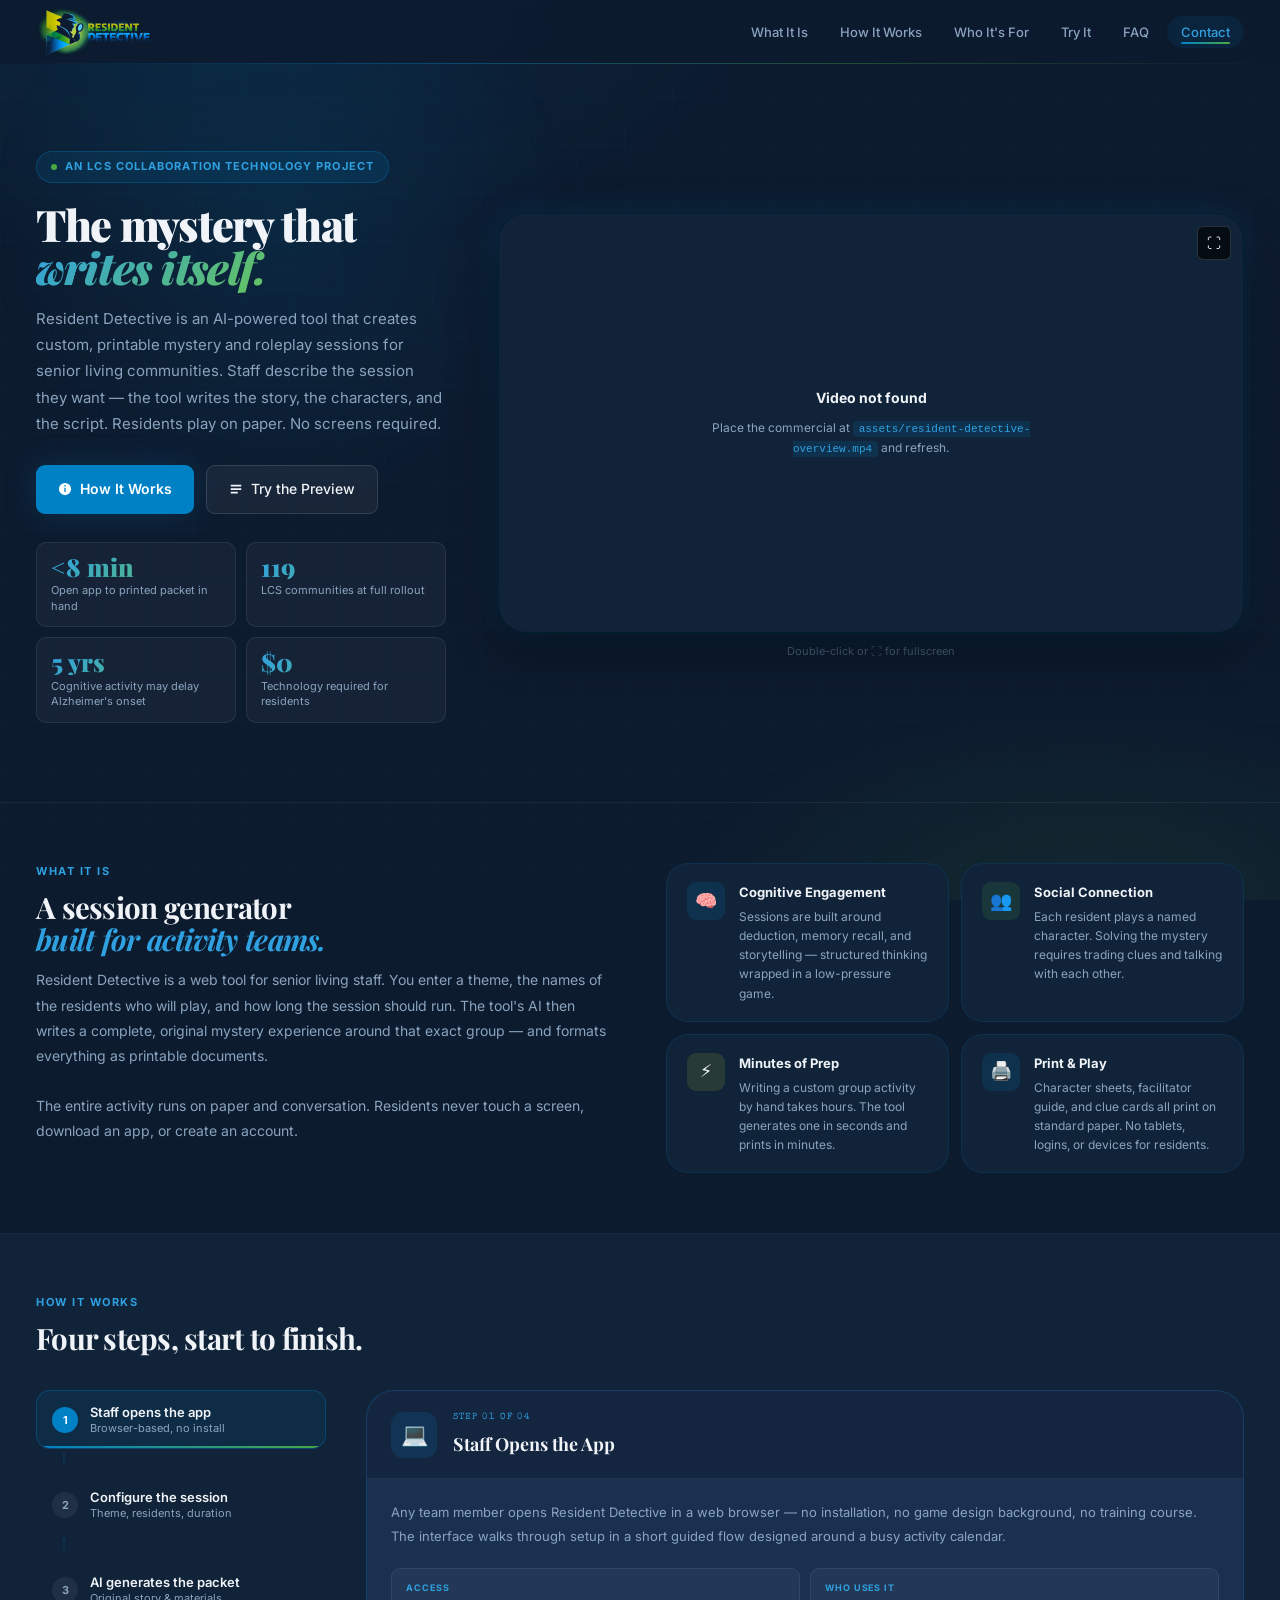
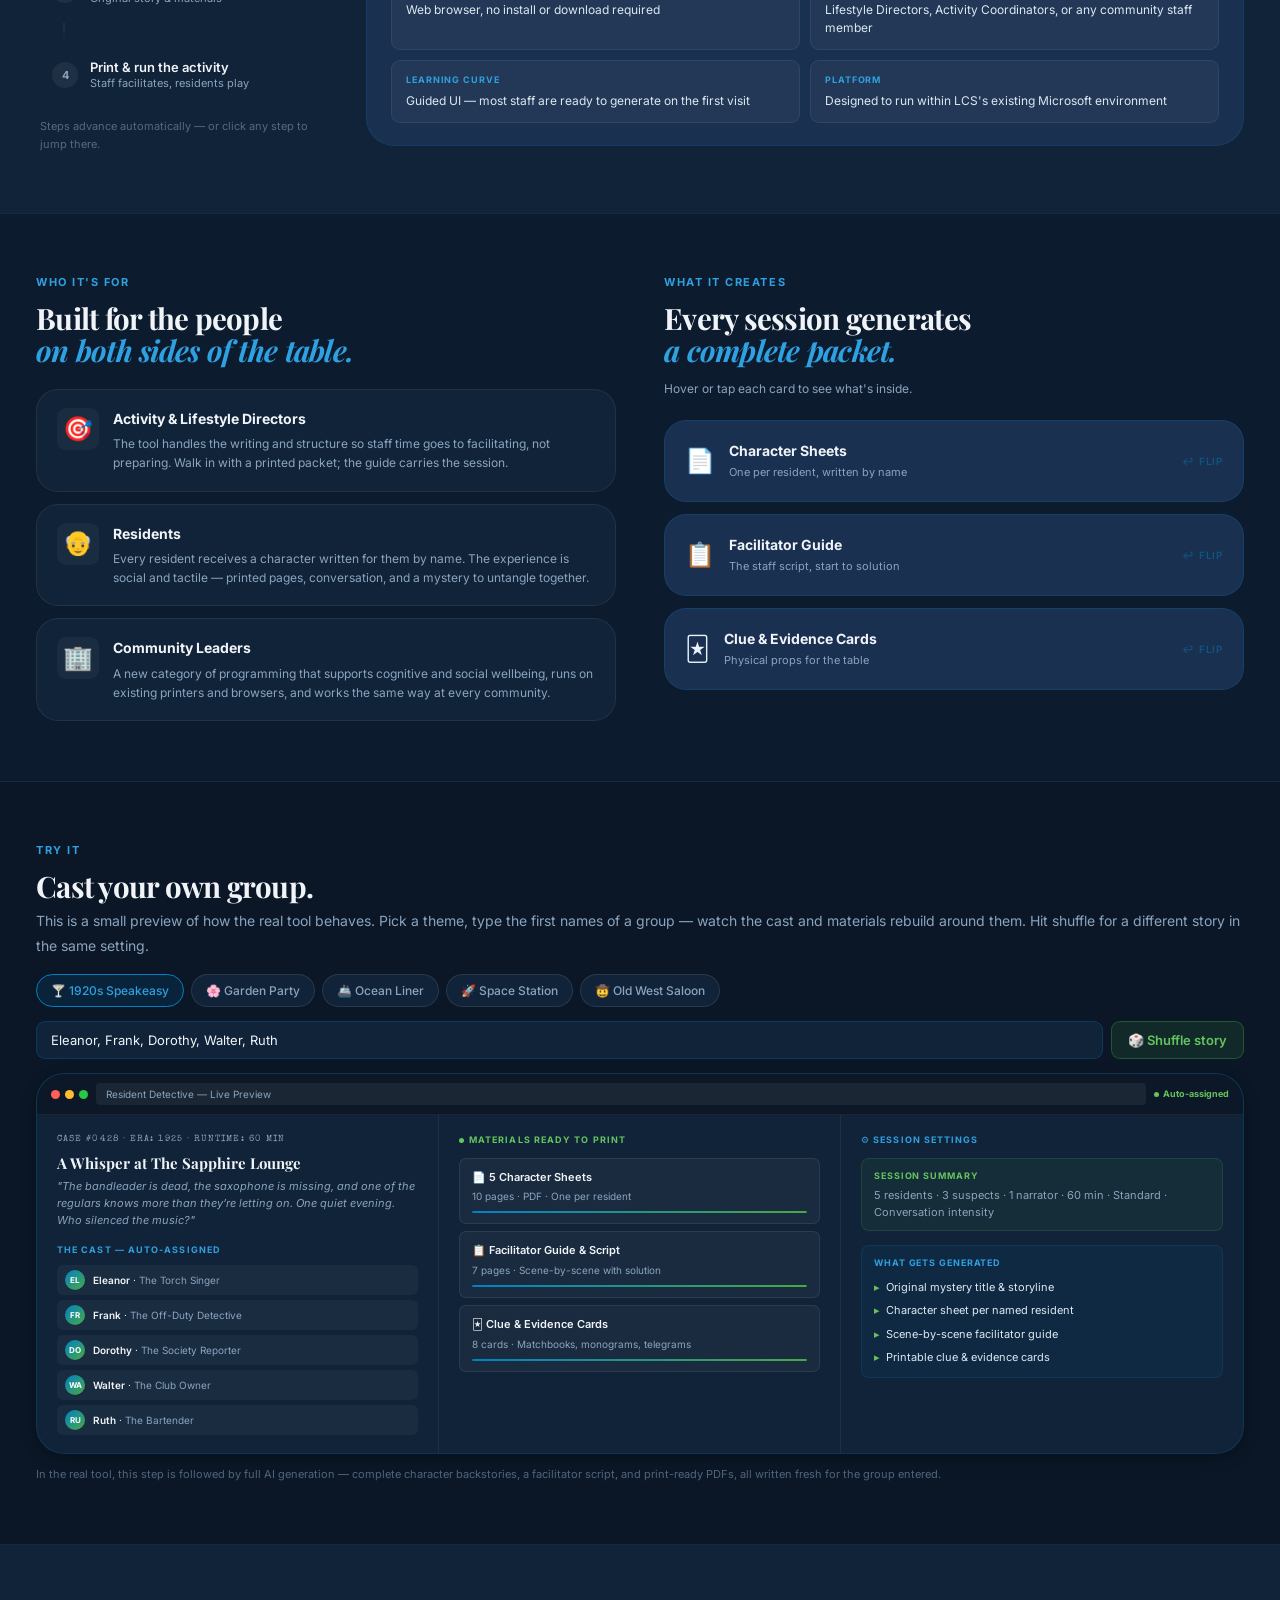
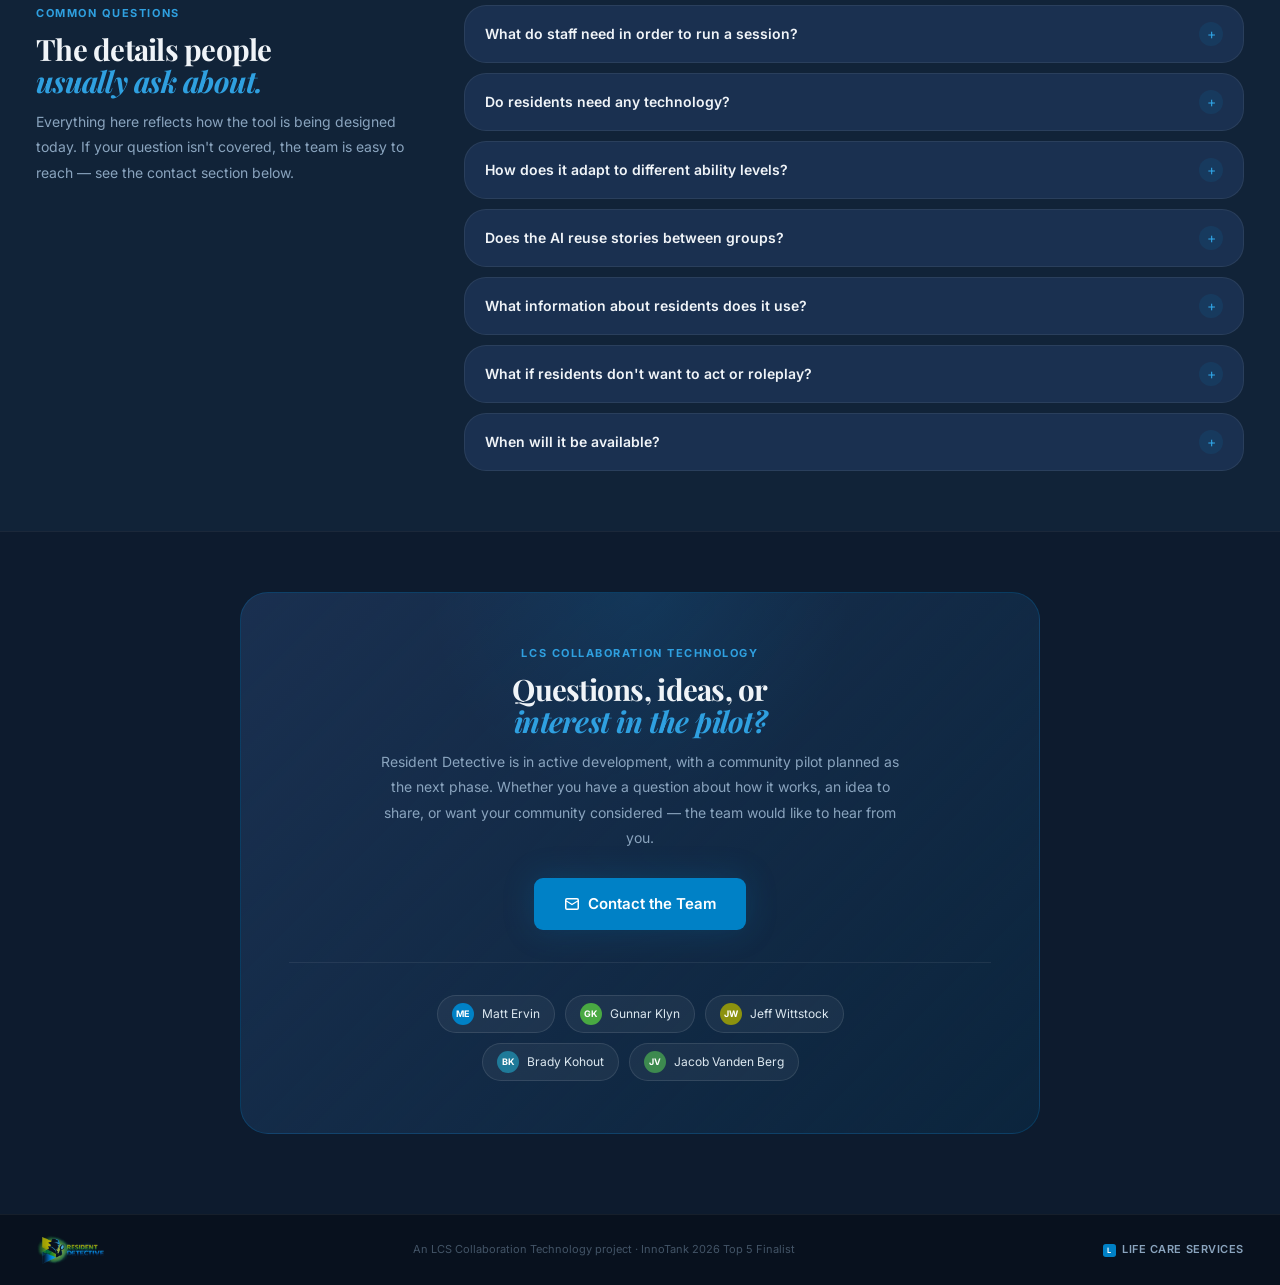
==== commit ebcca455: "Update index.html" ====
--- a/index.html
+++ b/index.html
@@ -400,7 +400,7 @@
 
     .demo-preview { background: var(--navy2); border: 1px solid rgba(0,129,198,0.2); border-radius: var(--radius-xl); overflow: hidden; box-shadow: var(--shadow-sm); }
     .demo-preview-bar { background: rgba(0,0,0,0.3); padding: 9px 14px; display: flex; align-items: center; gap: 8px; border-bottom: 1px solid rgba(255,255,255,0.06); }
-    .demo-preview-content { display: grid; grid-template-columns: 1fr 1fr; }
+    .demo-preview-content { display: grid; grid-template-columns: 1fr 1fr 1fr; }
     .demo-left { padding: 18px 20px; border-right: 1px solid rgba(255,255,255,0.06); }
     .demo-right { padding: 18px 20px; }
     .demo-case-num { font-family: 'Special Elite', monospace; font-size: 9px; color: var(--muted); letter-spacing: 0.12em; text-transform: uppercase; margin-bottom: 6px; }
@@ -541,7 +541,7 @@
     }
     .cta-card > * { position: relative; }
     .cta-card .section-body { margin: 0 auto 28px; text-align: center; max-width: 540px; }
-    .team-row { display: flex; gap: 10px; justify-content: center; flex-wrap: wrap; margin-top: 32px; padding-top: 32px; border-top: 1px solid rgba(255,255,255,0.07); }
+    .team-row { display: flex; flex-direction: column; gap: 0; justify-content: center; margin-top: 32px; padding-top: 32px; border-top: 1px solid rgba(255,255,255,0.07); }
     .team-chip {
       display: flex; align-items: center; gap: 8px;
       background: rgba(255,255,255,0.05);
@@ -580,7 +580,8 @@
     /* ── RESPONSIVE ── */
     @media (max-width: 1100px) {
       .hero-inner { grid-template-columns: 360px 1fr; gap: 36px; }
-      .audience-outputs-row, .demo-video-row, .faq-grid { grid-template-columns: 1fr; gap: 40px; }
+      .audience-outputs-row, .faq-grid { grid-template-columns: 1fr; gap: 40px; }
+      .demo-preview-content { grid-template-columns: 1fr 1fr; }
     }
     @media (max-width: 860px) {
       .hero-inner, .what-grid, .how-inner { grid-template-columns: 1fr; }
@@ -649,57 +650,24 @@
           </div>
         </div>
 
-        <!-- App Preview with 3D tilt -->
-        <div class="tilt-wrap reveal">
-          <div class="hero-app-preview" id="tilt-card">
-            <div class="app-preview-bar">
-              <div class="app-preview-dots"><div class="dot dot-red"></div><div class="dot dot-yellow"></div><div class="dot dot-green"></div></div>
-              <div class="app-preview-url">residentdetective.lcsliving.com — Lifestyle Director Console</div>
-            </div>
-            <div class="app-preview-inner">
-              <div class="app-config-panel">
-                <div class="app-step-label">Step 02 of 05 · Configure Session</div>
-                <div class="app-title">Build Your <span>Mystery</span></div>
-                <div class="app-field">
-                  <div class="app-field-label">Theme &amp; Setting</div>
-                  <div class="app-field-input">1920s Speakeasy — The Cat's Pajamas</div>
-                </div>
-                <div class="app-field">
-                  <div class="app-field-label">Session Duration</div>
-                  <div class="app-pills"><span class="app-pill">30 min</span><span class="app-pill">45 min</span><span class="app-pill active">60 min</span><span class="app-pill">90 min</span></div>
-                </div>
-                <div class="app-field">
-                  <div class="app-field-label">Cognitive Level</div>
-                  <div class="app-pills"><span class="app-pill">Light</span><span class="app-pill active">Standard</span><span class="app-pill">Challenging</span></div>
-                </div>
-                <div class="app-field">
-                  <div class="app-field-label">Roleplay Intensity</div>
-                  <div class="app-pills"><span class="app-pill active">Conversation</span><span class="app-pill">Light Role</span><span class="app-pill">Full Character</span></div>
-                </div>
-              </div>
-              <div class="app-preview-panel">
-                <div class="live-badge"><span class="live-dot"></span> Live Preview</div>
-                <div class="preview-card">
-                  <div class="case-label">Case File · Case #0428 · Era: 1925</div>
-                  <div class="case-title">A Whisper at The Sapphire Lounge</div>
-                  <div class="case-sub"><span id="hero-typewriter"></span><span class="type-caret" id="hero-caret"></span></div>
-                </div>
-                <div class="cast-row">
-                  <div class="cast-chip"><strong>EL</strong>Torch Singer</div>
-                  <div class="cast-chip"><strong>FR</strong>The Detective</div>
-                  <div class="cast-chip"><strong>RU</strong>Bartender</div>
-                  <div class="cast-chip"><strong>DO</strong>The Reporter</div>
-                  <div class="cast-chip"><strong>WA</strong>Club Owner</div>
-                </div>
-                <div style="font-size:9px;font-weight:700;letter-spacing:0.12em;text-transform:uppercase;color:var(--blue-light);margin-bottom:7px;">Materials Ready to Print</div>
-                <div class="materials-strip">
-                  <div class="material-chip">📄 5 Character Sheets</div>
-                  <div class="material-chip">📋 Facilitator Guide</div>
-                  <div class="material-chip">🃏 Clue Cards</div>
-                </div>
-              </div>
-            </div>
+        <!-- Commercial video -->
+        <div class="reveal">
+          <div class="video-wrap" id="video-wrap">
+            <video id="rd-video" poster="assets/video-poster.jpg" preload="metadata" playsinline>
+              <source src="assets/resident-detective-overview.mp4" type="video/mp4" />
+            </video>
+            <div class="video-overlay" id="video-overlay" role="button" aria-label="Play Resident Detective commercial" tabindex="0">
+              <button class="play-btn" aria-hidden="true">
+                <svg width="28" height="28" viewBox="0 0 24 24" fill="#fff"><path d="M8 5v14l11-7z"/></svg>
+              </button>
+            </div>
+            <div class="video-missing" id="video-missing">
+              <div class="video-missing-title">Video not found</div>
+              <div class="video-missing-sub">Place the commercial at <code>assets/resident-detective-overview.mp4</code> and refresh.</div>
+            </div>
+            <button class="fullscreen-btn" id="fullscreen-btn" title="Fullscreen">⛶</button>
           </div>
+          <p class="video-caption">Double-click or ⛶ for fullscreen</p>
         </div>
       </div>
     </section>
@@ -934,9 +902,8 @@
     <!-- TRY IT + VIDEO -->
     <section id="demo" style="background:rgba(0,0,0,0.15);">
       <div class="container">
-        <div class="demo-video-row">
-          <!-- Interactive demo -->
-          <div class="reveal">
+        <!-- Interactive demo — full width now that video lives in the hero -->
+        <div class="reveal">
             <div class="section-eyebrow">Try It</div>
             <h2 class="section-headline" style="margin-bottom:6px;">Cast your own group.</h2>
             <p class="section-body" style="margin-bottom:16px;">This is a small preview of how the real tool behaves. Pick a theme, type the first names of a group — watch the cast and materials rebuild around them. Hit shuffle for a different story in the same setting.</p>
@@ -968,42 +935,30 @@
                   <div class="demo-cast-label">The Cast — Auto-Assigned</div>
                   <div class="demo-cast" id="demo-cast"></div>
                 </div>
-                <div class="demo-right">
+                <div class="demo-right" style="border-right: 1px solid rgba(255,255,255,0.06);">
                   <div class="demo-right-label"><span style="width:5px;height:5px;border-radius:50%;background:var(--green-light);display:inline-block;"></span>Materials Ready to Print</div>
                   <div class="demo-materials" id="demo-materials"></div>
-                  <div class="demo-summary-box">
+                </div>
+                <div class="demo-right">
+                  <div class="demo-right-label" style="color:var(--blue-light);">⚙ Session Settings</div>
+                  <div class="demo-summary-box" style="margin-top:0;">
                     <div class="demo-summary-box-label">Session Summary</div>
                     <div class="demo-summary-box-val" id="demo-summary"></div>
                   </div>
+                  <div style="margin-top:14px;padding:10px 12px;background:rgba(0,129,198,0.07);border:1px solid rgba(0,129,198,0.18);border-radius:8px;">
+                    <div style="font-size:9px;font-weight:700;letter-spacing:0.1em;text-transform:uppercase;color:var(--blue-light);margin-bottom:8px;">What gets generated</div>
+                    <div style="display:flex;flex-direction:column;gap:6px;">
+                      <div style="font-size:11px;color:var(--cream2);display:flex;gap:6px;align-items:flex-start;"><span style="color:var(--green-light);flex-shrink:0;">▸</span>Original mystery title &amp; storyline</div>
+                      <div style="font-size:11px;color:var(--cream2);display:flex;gap:6px;align-items:flex-start;"><span style="color:var(--green-light);flex-shrink:0;">▸</span>Character sheet per named resident</div>
+                      <div style="font-size:11px;color:var(--cream2);display:flex;gap:6px;align-items:flex-start;"><span style="color:var(--green-light);flex-shrink:0;">▸</span>Scene-by-scene facilitator guide</div>
+                      <div style="font-size:11px;color:var(--cream2);display:flex;gap:6px;align-items:flex-start;"><span style="color:var(--green-light);flex-shrink:0;">▸</span>Printable clue &amp; evidence cards</div>
+                    </div>
+                  </div>
                 </div>
               </div>
             </div>
             <p class="demo-footnote">In the real tool, this step is followed by full AI generation — complete character backstories, a facilitator script, and print-ready PDFs, all written fresh for the group entered.</p>
           </div>
-
-          <!-- Video -->
-          <div class="reveal" id="watch">
-            <div class="section-eyebrow">See It in Action</div>
-            <h2 class="section-headline" style="margin-bottom:6px;">Watch the overview.</h2>
-            <p class="section-body" style="margin-bottom:16px;">The full workflow in two minutes — from a staff member opening the app to residents mid-mystery.</p>
-            <div class="video-wrap" id="video-wrap">
-              <video id="rd-video" poster="assets/video-poster.jpg" preload="metadata" playsinline>
-                <source src="assets/resident-detective-overview.mp4" type="video/mp4" />
-              </video>
-              <div class="video-overlay" id="video-overlay" role="button" aria-label="Play overview video" tabindex="0">
-                <button class="play-btn" aria-hidden="true">
-                  <svg width="28" height="28" viewBox="0 0 24 24" fill="#fff"><path d="M8 5v14l11-7z"/></svg>
-                </button>
-              </div>
-              <div class="video-missing" id="video-missing">
-                <div class="video-missing-title">Video not found</div>
-                <div class="video-missing-sub">Place the overview video at <code>assets/resident-detective-overview.mp4</code> in this repository and refresh.</div>
-              </div>
-              <button class="fullscreen-btn" id="fullscreen-btn" title="Fullscreen">⛶</button>
-            </div>
-            <p class="video-caption">Click ⛶ or double-click the video for fullscreen</p>
-          </div>
-        </div>
       </div>
     </section>
 
@@ -1066,11 +1021,15 @@
             Contact the Team
           </a>
           <div class="team-row">
-            <div class="team-chip"><div class="team-avatar av-1">ME</div>Matt Ervin</div>
-            <div class="team-chip"><div class="team-avatar av-2">GK</div>Gunnar Klyn</div>
-            <div class="team-chip"><div class="team-avatar av-3">JW</div>Jeff Wittstock</div>
-            <div class="team-chip"><div class="team-avatar av-4">BK</div>Brady Kohout</div>
-            <div class="team-chip"><div class="team-avatar av-5">JV</div>Jacob Vanden Berg</div>
+            <div style="display:flex;gap:10px;justify-content:center;flex-wrap:wrap;width:100%;">
+              <div class="team-chip"><div class="team-avatar av-1">ME</div>Matt Ervin</div>
+              <div class="team-chip"><div class="team-avatar av-2">GK</div>Gunnar Klyn</div>
+              <div class="team-chip"><div class="team-avatar av-3">JW</div>Jeff Wittstock</div>
+            </div>
+            <div style="display:flex;gap:10px;justify-content:center;flex-wrap:wrap;width:100%;margin-top:10px;">
+              <div class="team-chip"><div class="team-avatar av-4">BK</div>Brady Kohout</div>
+              <div class="team-chip"><div class="team-avatar av-5">JV</div>Jacob Vanden Berg</div>
+            </div>
           </div>
         </div>
       </div>
@@ -1127,48 +1086,9 @@
       });
     }
 
-    /* ════════ 3D TILT ON APP PREVIEW ════════ */
-    const tiltCard = document.getElementById('tilt-card');
-    if (!reducedMotion && window.matchMedia('(hover: hover)').matches && tiltCard) {
-      const wrap = tiltCard.parentElement;
-      wrap.addEventListener('mousemove', (e) => {
-        const r = wrap.getBoundingClientRect();
-        const px = (e.clientX - r.left) / r.width - 0.5;
-        const py = (e.clientY - r.top) / r.height - 0.5;
-        tiltCard.style.transform = `rotateY(${px * 5}deg) rotateX(${-py * 5}deg)`;
-      });
-      wrap.addEventListener('mouseleave', () => {
-        tiltCard.style.transition = 'transform 0.5s ease';
-        tiltCard.style.transform = 'rotateY(0) rotateX(0)';
-        setTimeout(() => tiltCard.style.transition = 'transform 0.15s ease-out', 500);
-      });
-    }
-
-    /* ════════ HERO TYPEWRITER ════════ */
-    const heroHook = '"The bandleader is dead, the saxophone is missing, and one of the regulars knows more than they\u2019re letting on. Six suspects. One quiet evening. Who silenced the music?"';
-    const twEl = document.getElementById('hero-typewriter');
-    const caret = document.getElementById('hero-caret');
-    if (reducedMotion) {
-      twEl.textContent = heroHook;
-      caret.style.display = 'none';
-    } else {
-      let i = 0;
-      const typeObs = new IntersectionObserver((entries) => {
-        if (entries[0].isIntersecting) {
-          typeObs.disconnect();
-          const tick = () => {
-            if (i <= heroHook.length) {
-              twEl.textContent = heroHook.slice(0, i++);
-              setTimeout(tick, 16);
-            } else {
-              setTimeout(() => caret.style.display = 'none', 2500);
-            }
-          };
-          setTimeout(tick, 500);
-        }
-      }, { threshold: 0.4 });
-      typeObs.observe(twEl.closest('.preview-card'));
-    }
+    /* ════════ 3D TILT — removed (app preview replaced by video in hero) ════════ */
+
+    /* ════════ HERO TYPEWRITER — removed with app preview ════════ */
 
     /* ════════ COUNT-UP STATS ════════ */
     function animateCount(el) {
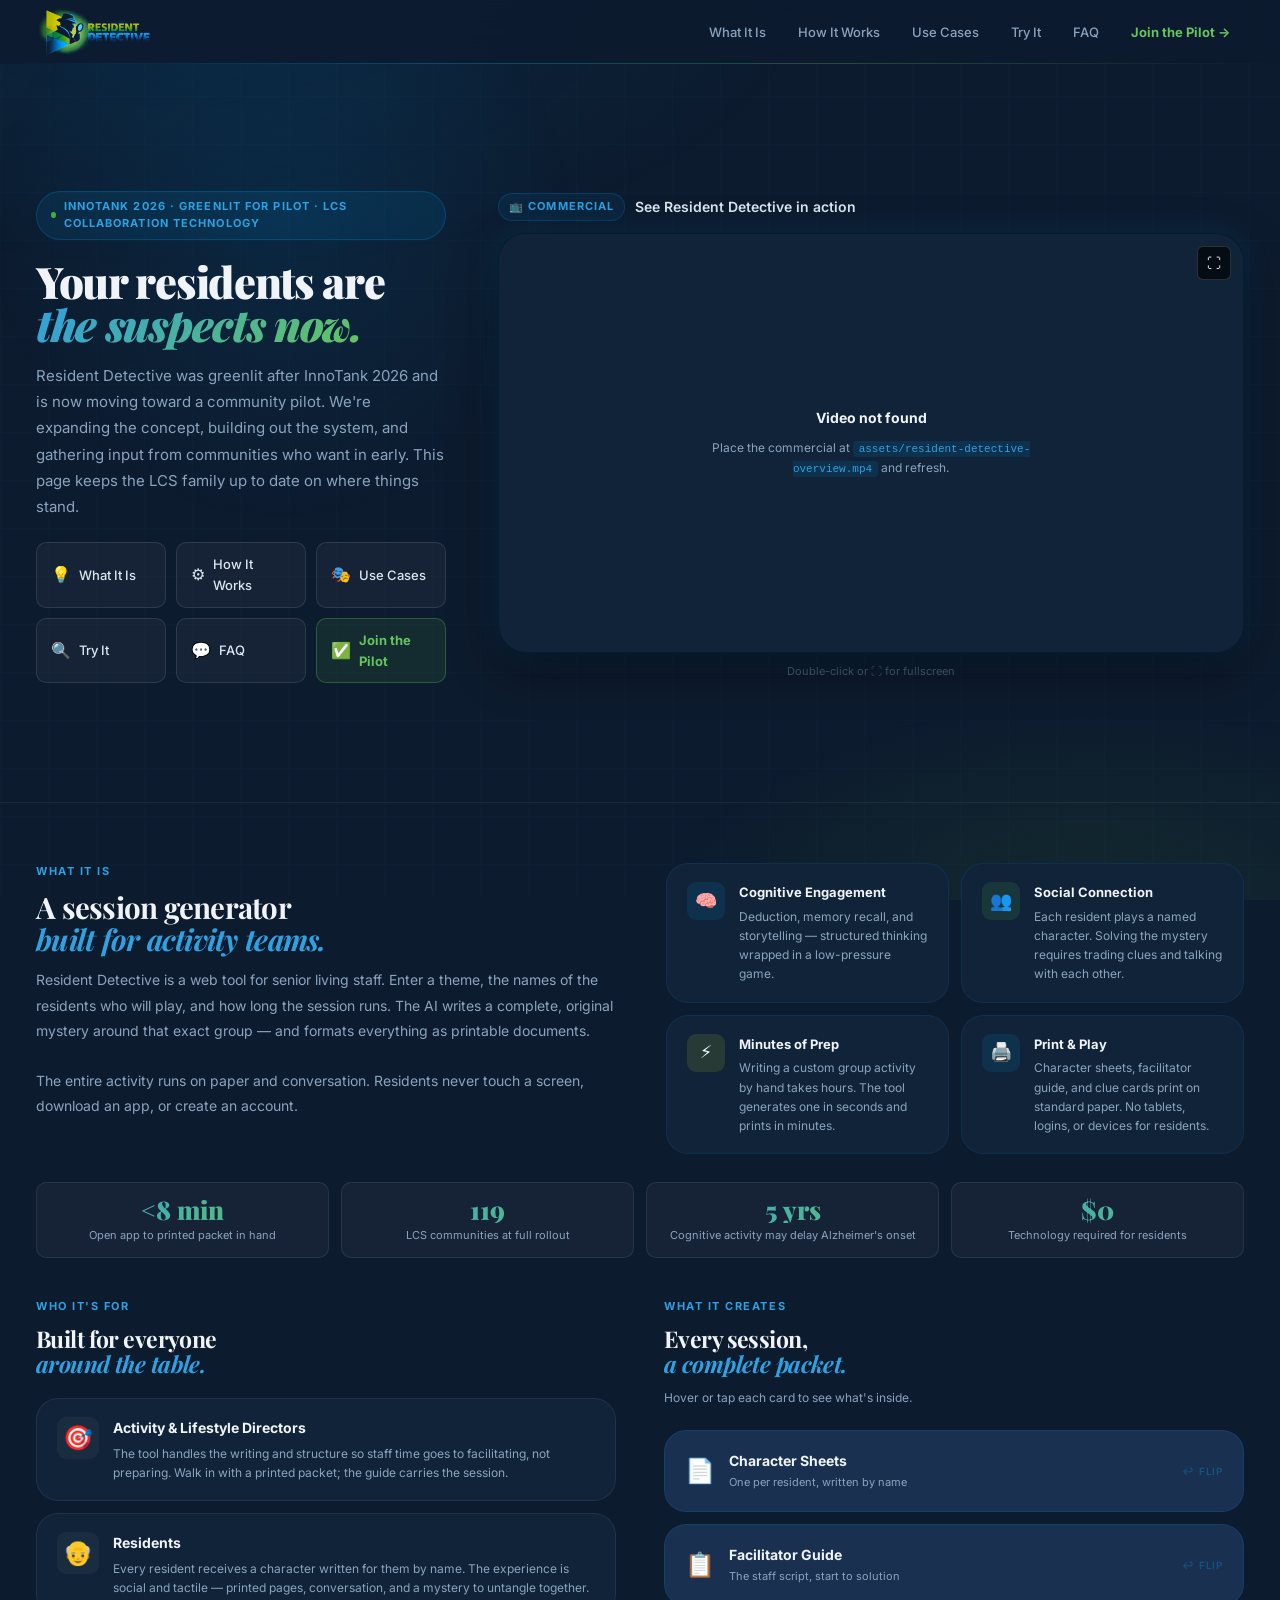
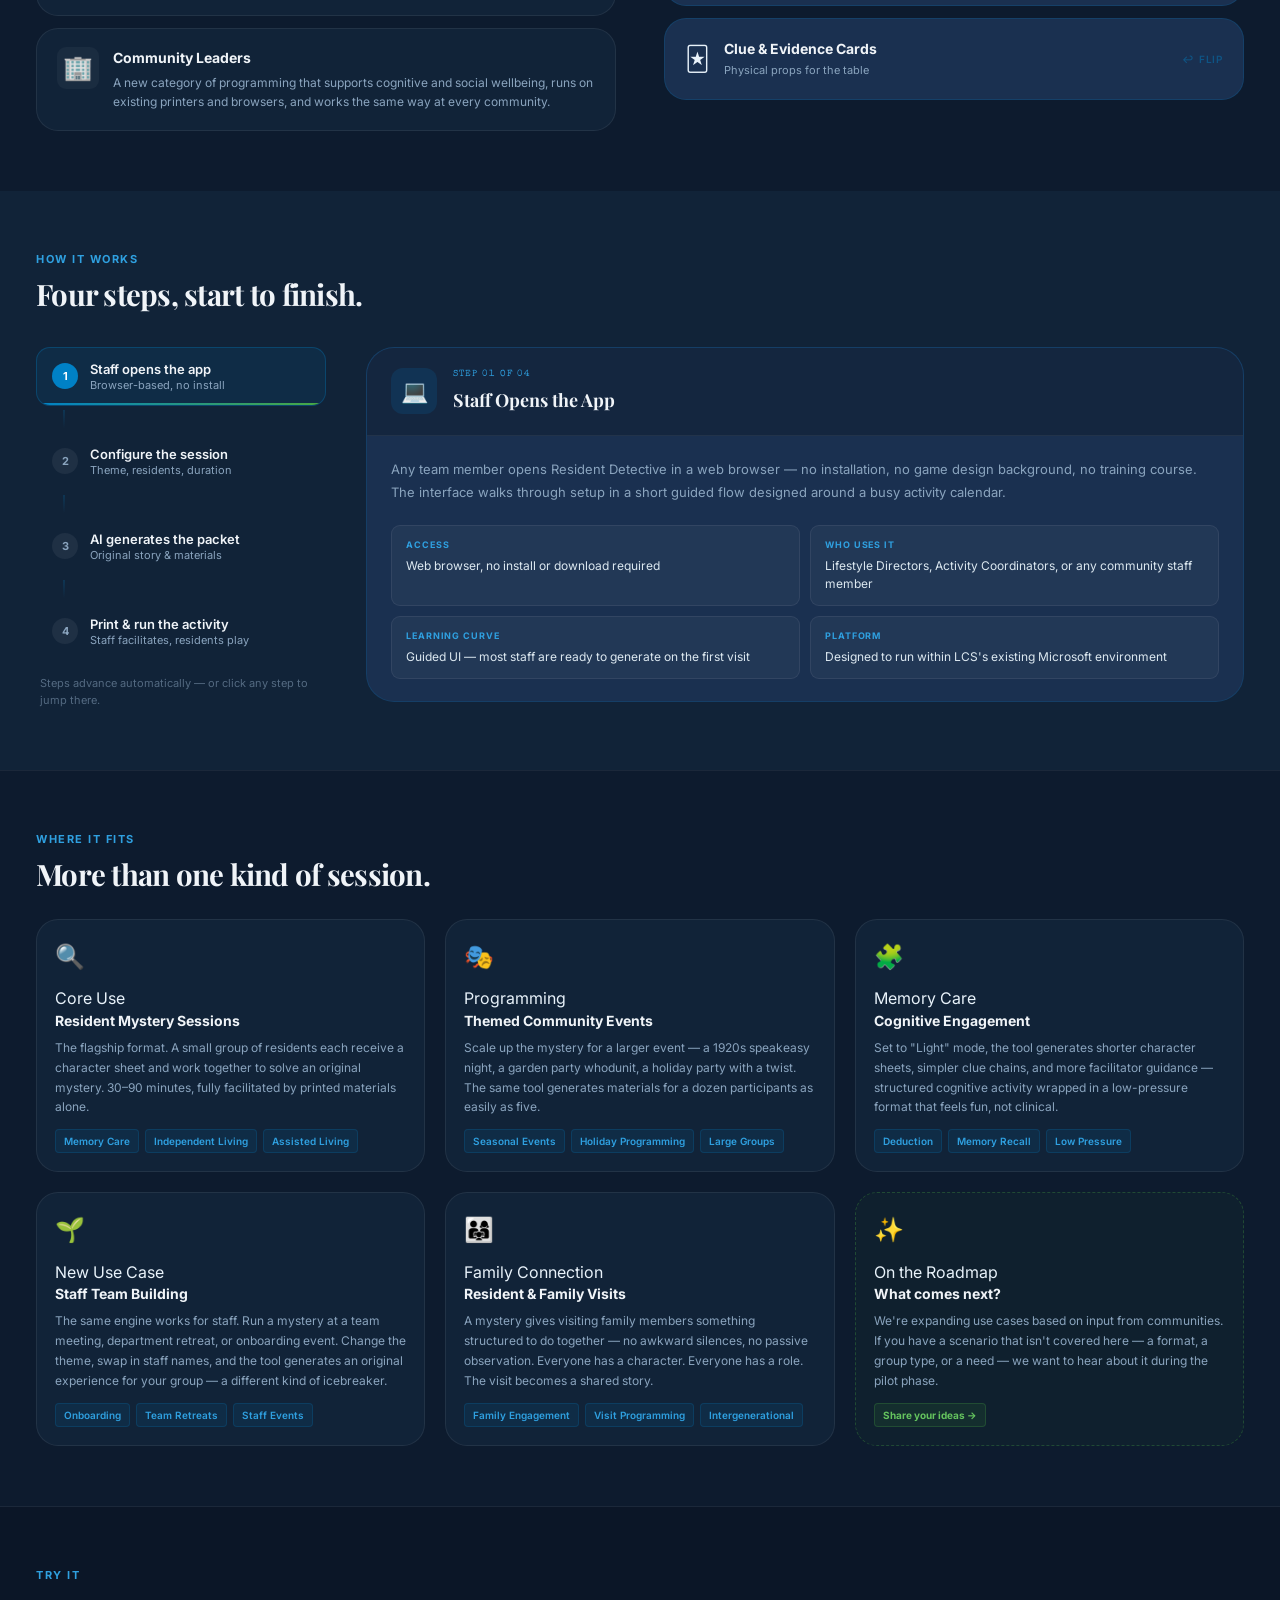
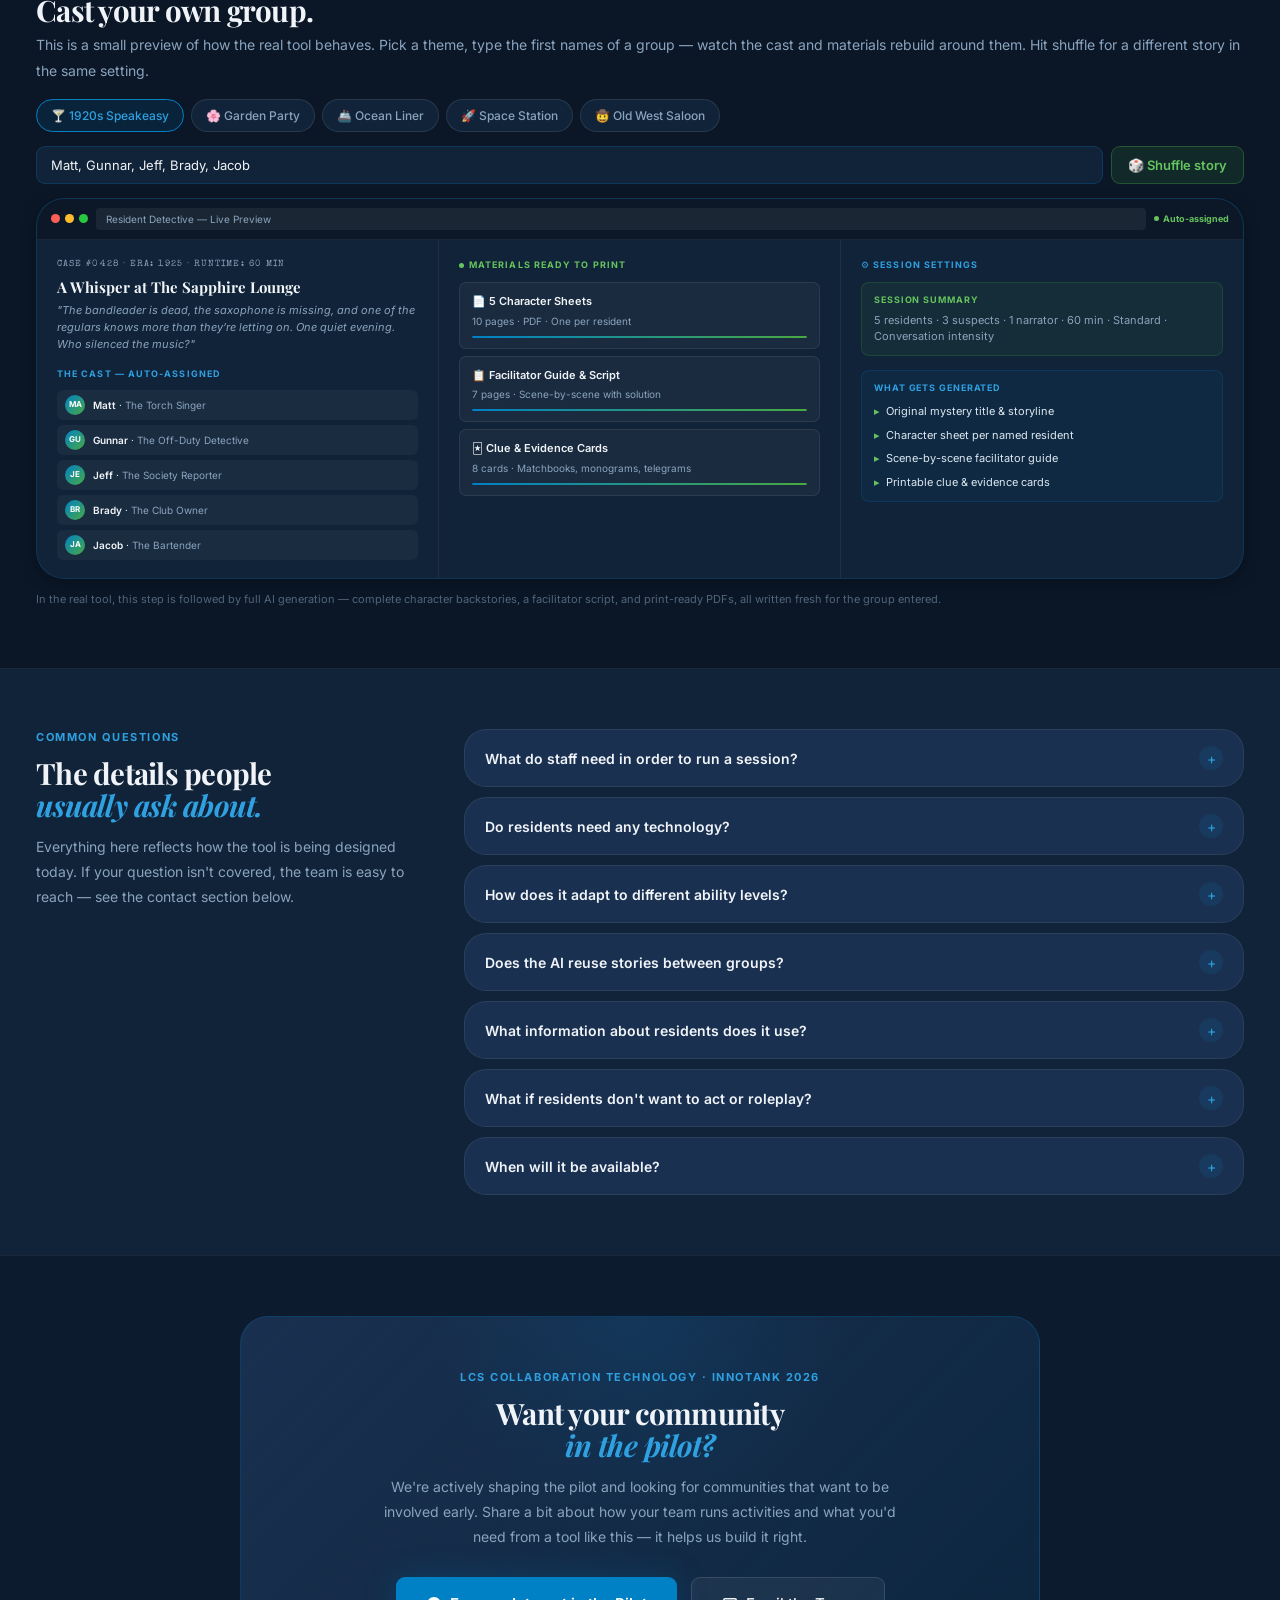
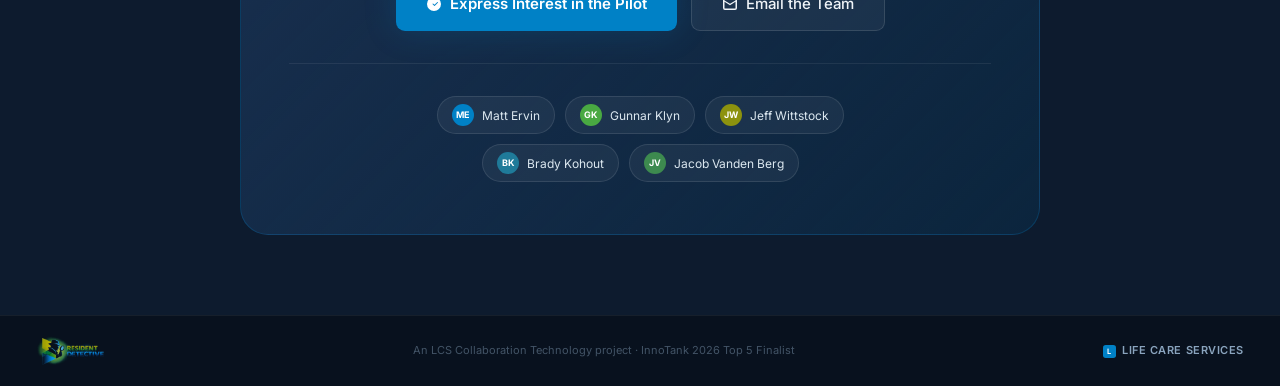
==== commit 4139feb8: "Update index.html" ====
--- a/index.html
+++ b/index.html
@@ -147,24 +147,7 @@
       -webkit-background-clip: text; -webkit-text-fill-color: transparent;
       background-clip: text;
     }
-    .hero-sub { font-size: 15px; color: var(--muted); line-height: 1.75; margin-bottom: 28px; }
-    .hero-actions { display: flex; gap: 12px; flex-wrap: wrap; margin-bottom: 28px; }
-    .hero-stats { display: grid; grid-template-columns: 1fr 1fr; gap: 10px; }
-    .hero-stat {
-      background: rgba(255,255,255,0.04);
-      border: 1px solid rgba(255,255,255,0.08);
-      border-radius: 10px; padding: 12px 14px;
-      transition: border-color 0.3s, transform 0.3s;
-    }
-    .hero-stat:hover { border-color: rgba(0,129,198,0.35); transform: translateY(-2px); }
-    .hero-stat-val {
-      font-family: 'Playfair Display', serif;
-      font-size: 1.55rem; font-weight: 900; line-height: 1;
-      background: linear-gradient(135deg, var(--blue-light), var(--green-light));
-      -webkit-background-clip: text; -webkit-text-fill-color: transparent;
-      background-clip: text; margin-bottom: 4px;
-    }
-    .hero-stat-label { font-size: 11px; color: var(--muted); line-height: 1.4; }
+    .hero-sub { font-size: 15px; color: var(--muted); line-height: 1.75; margin-bottom: 22px; }
 
     /* App preview — 3D tilt wrapper */
     .tilt-wrap { perspective: 1200px; }
@@ -599,6 +582,108 @@
       .cta-card { padding: 36px 22px; }
       .nav-logo img { height: 38px; }
     }
+    /* ── HERO NAV BUTTONS ── */
+    .hero-nav-btns {
+      display: grid; grid-template-columns: repeat(3, 1fr);
+      gap: 10px; margin-top: 8px;
+    }
+    .hero-nav-btn {
+      display: flex; align-items: center; gap: 8px;
+      background: rgba(255,255,255,0.04);
+      border: 1px solid rgba(255,255,255,0.1);
+      border-radius: 10px; padding: 11px 14px;
+      font-size: 13px; font-weight: 500; color: var(--cream2);
+      text-decoration: none;
+      transition: all 0.2s; cursor: pointer;
+    }
+    .hero-nav-btn:hover {
+      background: rgba(0,129,198,0.12);
+      border-color: rgba(0,129,198,0.4);
+      color: var(--cream); transform: translateY(-2px);
+    }
+    .hero-nav-btn-icon { font-size: 16px; flex-shrink: 0; }
+    .hero-nav-btn--cta {
+      background: rgba(73,169,66,0.12);
+      border-color: rgba(73,169,66,0.4);
+      color: var(--green-light); font-weight: 700;
+    }
+    .hero-nav-btn--cta:hover {
+      background: rgba(73,169,66,0.22);
+      border-color: var(--green);
+      color: #fff;
+    }
+
+    /* ── VIDEO LABEL ── */
+    .video-section-label {
+      display: flex; align-items: center; gap: 10px;
+      margin-bottom: 12px;
+    }
+    .video-label-eyebrow {
+      font-size: 11px; font-weight: 700; letter-spacing: 0.1em; text-transform: uppercase;
+      color: var(--blue-light);
+      background: rgba(0,129,198,0.1); border: 1px solid rgba(0,129,198,0.25);
+      border-radius: 999px; padding: 4px 10px;
+    }
+    .video-label-title { font-size: 14px; font-weight: 600; color: var(--cream2); }
+
+    /* ── STATS BAR (inside consolidated section) ── */
+    .stats-bar {
+      display: grid; grid-template-columns: repeat(4, 1fr);
+      gap: 12px; margin: 28px 0 0;
+    }
+    .stat-item {
+      background: rgba(255,255,255,0.04);
+      border: 1px solid rgba(255,255,255,0.08);
+      border-radius: 10px; padding: 14px 16px; text-align: center;
+      transition: border-color 0.3s, transform 0.3s;
+    }
+    .stat-item:hover { border-color: rgba(0,129,198,0.35); transform: translateY(-2px); }
+    .stat-val {
+      font-family: 'Playfair Display', serif;
+      font-size: 1.6rem; font-weight: 900; line-height: 1;
+      background: linear-gradient(135deg, var(--blue-light), var(--green-light));
+      -webkit-background-clip: text; -webkit-text-fill-color: transparent;
+      background-clip: text; margin-bottom: 5px;
+    }
+    .stat-label { font-size: 11px; color: var(--muted); line-height: 1.4; }
+    @media (max-width: 860px) { .stats-bar { grid-template-columns: repeat(2, 1fr); } }
+    @media (max-width: 480px) { .hero-nav-btns { grid-template-columns: 1fr 1fr; } .stats-bar { grid-template-columns: 1fr 1fr; } }
+
+    /* ── USE CASES ── */
+    .usecase-grid { display: grid; grid-template-columns: repeat(3, 1fr); gap: 20px; }
+    .usecase-card {
+      background: var(--navy2);
+      border: 1px solid rgba(255,255,255,0.07);
+      border-radius: var(--radius-lg);
+      padding: 24px 22px;
+      display: flex; flex-direction: column; gap: 0;
+      transition: all 0.3s; cursor: default;
+      position: relative; overflow: hidden;
+    }
+    .usecase-card::before {
+      content: ""; position: absolute; top: 0; left: 0; right: 0; height: 3px;
+      background: linear-gradient(90deg, var(--blue), var(--green));
+      opacity: 0; transition: opacity 0.3s;
+    }
+    .usecase-card:hover { border-color: rgba(0,129,198,0.35); transform: translateY(-4px); box-shadow: var(--glow-blue); }
+    .usecase-card:hover::before { opacity: 1; }
+    .usecase-card--future { border-style: dashed; border-color: rgba(73,169,66,0.3); background: rgba(73,169,66,0.04); }
+    .usecase-card--future:hover { border-color: rgba(73,169,66,0.6); box-shadow: var(--glow-green); }
+    .usecase-card--future::before { background: linear-gradient(90deg, var(--green), var(--lime)); }
+    .usecase-card { padding: 18px 18px; }
+    .usecase-icon { font-size: 24px; margin-bottom: 10px; }
+    .usecase-title { font-size: 14px; font-weight: 700; color: var(--cream); margin-bottom: 8px; line-height: 1.3; }
+    .usecase-body { font-size: 12px; color: var(--muted); line-height: 1.65; flex: 1; margin-bottom: 12px; }
+    .usecase-tags { display: flex; flex-wrap: wrap; gap: 6px; margin-top: auto; }
+    .usecase-tags span {
+      font-size: 10px; font-weight: 600;
+      background: rgba(0,129,198,0.1); border: 1px solid rgba(0,129,198,0.2);
+      color: var(--blue-light); border-radius: 4px; padding: 3px 8px;
+    }
+    .usecase-card--future .usecase-tags span { background: rgba(73,169,66,0.1); border-color: rgba(73,169,66,0.25); color: var(--green-light); }
+    @media (max-width: 1100px) { .usecase-grid { grid-template-columns: repeat(2, 1fr); } }
+    @media (max-width: 600px) { .usecase-grid { grid-template-columns: 1fr; } }
+
   </style>
 </head>
 <body>
@@ -617,10 +702,10 @@
         <ul class="nav-links">
           <li><a href="#what" data-section="what">What It Is</a></li>
           <li><a href="#how" data-section="how">How It Works</a></li>
-          <li><a href="#audience" data-section="audience">Who It's For</a></li>
+          <li><a href="#usecases" data-section="usecases">Use Cases</a></li>
           <li><a href="#demo" data-section="demo">Try It</a></li>
           <li><a href="#faq" data-section="faq">FAQ</a></li>
-          <li><a href="#contact" data-section="contact">Contact</a></li>
+          <li><a href="interest.html" style="color:var(--green-light);font-weight:700;">Join the Pilot →</a></li>
         </ul>
       </div>
     </nav>
@@ -629,29 +714,43 @@
     <section class="hero" id="top">
       <div class="hero-inner">
         <div class="reveal">
-          <div class="hero-eyebrow"><span class="hero-eyebrow-dot"></span>An LCS Collaboration Technology Project</div>
-          <h1 class="hero-headline">The mystery that<br/><em>writes itself.</em></h1>
-          <p class="hero-sub">Resident Detective is an AI-powered tool that creates custom, printable mystery and roleplay sessions for senior living communities. Staff describe the session they want — the tool writes the story, the characters, and the script. Residents play on paper. No screens required.</p>
-          <div class="hero-actions">
-            <a href="#how" class="btn-primary">
-              <svg width="14" height="14" viewBox="0 0 16 16" fill="currentColor"><path d="M8 1a7 7 0 100 14A7 7 0 008 1zm.75 10.5h-1.5v-5h1.5v5zm0-6.5h-1.5V3.5h1.5V5z"/></svg>
-              How It Works
+          <div class="hero-eyebrow"><span class="hero-eyebrow-dot"></span>InnoTank 2026 · Greenlit for Pilot · LCS Collaboration Technology</div>
+          <h1 class="hero-headline">Your residents are<br/><em>the suspects now.</em></h1>
+          <p class="hero-sub">Resident Detective was greenlit after InnoTank 2026 and is now moving toward a community pilot. We're expanding the concept, building out the system, and gathering input from communities who want in early. This page keeps the LCS family up to date on where things stand.</p>
+          <div class="hero-nav-btns">
+            <a href="#what" class="hero-nav-btn">
+              <span class="hero-nav-btn-icon">💡</span>
+              <span>What It Is</span>
             </a>
-            <a href="#demo" class="btn-ghost">
-              <svg width="14" height="14" viewBox="0 0 16 16" fill="currentColor"><path d="M2 3h12v2H2zm0 4h12v2H2zm0 4h8v2H2z"/></svg>
-              Try the Preview
+            <a href="#how" class="hero-nav-btn">
+              <span class="hero-nav-btn-icon">⚙️</span>
+              <span>How It Works</span>
             </a>
-          </div>
-          <div class="hero-stats">
-            <div class="hero-stat"><div class="hero-stat-val"><span class="countup" data-target="8" data-prefix="&lt;" data-suffix=" min">&lt;8 min</span></div><div class="hero-stat-label">Open app to printed packet in hand</div></div>
-            <div class="hero-stat"><div class="hero-stat-val"><span class="countup" data-target="119">119</span></div><div class="hero-stat-label">LCS communities at full rollout</div></div>
-            <div class="hero-stat"><div class="hero-stat-val"><span class="countup" data-target="5" data-suffix=" yrs">5 yrs</span></div><div class="hero-stat-label">Cognitive activity may delay Alzheimer's onset</div></div>
-            <div class="hero-stat"><div class="hero-stat-val">$0</div><div class="hero-stat-label">Technology required for residents</div></div>
+            <a href="#usecases" class="hero-nav-btn">
+              <span class="hero-nav-btn-icon">🎭</span>
+              <span>Use Cases</span>
+            </a>
+            <a href="#demo" class="hero-nav-btn">
+              <span class="hero-nav-btn-icon">🔍</span>
+              <span>Try It</span>
+            </a>
+            <a href="#faq" class="hero-nav-btn">
+              <span class="hero-nav-btn-icon">💬</span>
+              <span>FAQ</span>
+            </a>
+            <a href="interest.html" class="hero-nav-btn hero-nav-btn--cta">
+              <span class="hero-nav-btn-icon">✅</span>
+              <span>Join the Pilot</span>
+            </a>
           </div>
         </div>
 
         <!-- Commercial video -->
         <div class="reveal">
+          <div class="video-section-label">
+            <span class="video-label-eyebrow">📺 Commercial</span>
+            <span class="video-label-title">See Resident Detective in action</span>
+          </div>
           <div class="video-wrap" id="video-wrap">
             <video id="rd-video" poster="assets/video-poster.jpg" preload="metadata" playsinline>
               <source src="assets/resident-detective-overview.mp4" type="video/mp4" />
@@ -674,23 +773,25 @@
 
     <hr class="section-divider"/>
 
-    <!-- WHAT IS IT -->
+    <!-- CONSOLIDATED: WHAT IT IS + WHO IT'S FOR + WHAT IT CREATES -->
     <section id="what">
       <div class="container">
-        <div class="what-grid">
-          <div class="reveal">
+
+        <!-- Top: description left, 4 feature cards right -->
+        <div class="what-grid reveal">
+          <div>
             <div class="section-eyebrow">What It Is</div>
             <h2 class="section-headline">A session generator<br/><em>built for activity teams.</em></h2>
             <p class="section-body">
-              Resident Detective is a web tool for senior living staff. You enter a theme, the names of the residents who will play, and how long the session should run. The tool's AI then writes a complete, original mystery experience around that exact group — and formats everything as printable documents.
+              Resident Detective is a web tool for senior living staff. Enter a theme, the names of the residents who will play, and how long the session runs. The AI writes a complete, original mystery around that exact group — and formats everything as printable documents.
               <br/><br/>
               The entire activity runs on paper and conversation. Residents never touch a screen, download an app, or create an account.
             </p>
           </div>
-          <div class="what-cards reveal">
+          <div class="what-cards">
             <div class="what-card">
               <div class="what-icon what-icon-blue">🧠</div>
-              <div><div class="what-card-title">Cognitive Engagement</div><div class="what-card-body">Sessions are built around deduction, memory recall, and storytelling — structured thinking wrapped in a low-pressure game.</div></div>
+              <div><div class="what-card-title">Cognitive Engagement</div><div class="what-card-body">Deduction, memory recall, and storytelling — structured thinking wrapped in a low-pressure game.</div></div>
             </div>
             <div class="what-card">
               <div class="what-icon what-icon-green">👥</div>
@@ -702,127 +803,37 @@
             </div>
             <div class="what-card">
               <div class="what-icon what-icon-blue">🖨️</div>
-              <div><div class="what-card-title">Print &amp; Play</div><div class="what-card-body">Character sheets, facilitator guide, and clue cards all print on standard paper. No tablets, logins, or devices for residents.</div></div>
+              <div><div class="what-card-title">Print &amp; Play</div><div class="what-card-body">Character sheets, facilitator guide, and clue cards print on standard paper. No tablets, logins, or devices for residents.</div></div>
             </div>
           </div>
         </div>
-      </div>
-    </section>
-
-    <hr class="section-divider"/>
-
-    <!-- HOW IT WORKS -->
-    <section id="how" class="how-section">
-      <div class="container">
-        <div style="margin-bottom:36px;" class="reveal">
-          <div class="section-eyebrow">How It Works</div>
-          <h2 class="section-headline">Four steps, start to finish.</h2>
+
+        <!-- Stats bar -->
+        <div class="stats-bar reveal">
+          <div class="stat-item">
+            <div class="stat-val"><span class="countup" data-target="8" data-prefix="&lt;" data-suffix=" min">&lt;8 min</span></div>
+            <div class="stat-label">Open app to printed packet in hand</div>
+          </div>
+          <div class="stat-item">
+            <div class="stat-val"><span class="countup" data-target="119">119</span></div>
+            <div class="stat-label">LCS communities at full rollout</div>
+          </div>
+          <div class="stat-item">
+            <div class="stat-val"><span class="countup" data-target="5" data-suffix=" yrs">5 yrs</span></div>
+            <div class="stat-label">Cognitive activity may delay Alzheimer's onset</div>
+          </div>
+          <div class="stat-item">
+            <div class="stat-val">$0</div>
+            <div class="stat-label">Technology required for residents</div>
+          </div>
         </div>
-        <div class="how-inner reveal">
+
+        <!-- Bottom: who it's for (left) + what it creates flip cards (right) -->
+        <div class="audience-outputs-row reveal" style="margin-top:40px;">
           <div>
-            <div class="how-tabs" id="how-tabs">
-              <button class="how-tab active" data-step="1">
-                <div class="how-tab-num">1</div>
-                <div><div class="how-tab-title">Staff opens the app</div><div class="how-tab-sub">Browser-based, no install</div></div>
-                <div class="how-tab-progress"></div>
-              </button>
-              <div class="how-connector"></div>
-              <button class="how-tab" data-step="2">
-                <div class="how-tab-num">2</div>
-                <div><div class="how-tab-title">Configure the session</div><div class="how-tab-sub">Theme, residents, duration</div></div>
-                <div class="how-tab-progress"></div>
-              </button>
-              <div class="how-connector"></div>
-              <button class="how-tab" data-step="3">
-                <div class="how-tab-num">3</div>
-                <div><div class="how-tab-title">AI generates the packet</div><div class="how-tab-sub">Original story &amp; materials</div></div>
-                <div class="how-tab-progress"></div>
-              </button>
-              <div class="how-connector"></div>
-              <button class="how-tab" data-step="4">
-                <div class="how-tab-num">4</div>
-                <div><div class="how-tab-title">Print &amp; run the activity</div><div class="how-tab-sub">Staff facilitates, residents play</div></div>
-                <div class="how-tab-progress"></div>
-              </button>
-            </div>
-            <p class="how-hint">Steps advance automatically — or click any step to jump there.</p>
-          </div>
-          <div class="how-panels">
-            <div class="how-panel active" id="step-1">
-              <div class="how-panel-header">
-                <div class="how-panel-icon" style="background:rgba(0,129,198,0.15)">💻</div>
-                <div><div class="how-panel-label">Step 01 of 04</div><div class="how-panel-title">Staff Opens the App</div></div>
-              </div>
-              <div class="how-panel-body">
-                <p class="how-panel-desc">Any team member opens Resident Detective in a web browser — no installation, no game design background, no training course. The interface walks through setup in a short guided flow designed around a busy activity calendar.</p>
-                <div class="how-detail-grid">
-                  <div class="how-detail"><div class="how-detail-label">Access</div><div class="how-detail-val">Web browser, no install or download required</div></div>
-                  <div class="how-detail"><div class="how-detail-label">Who Uses It</div><div class="how-detail-val">Lifestyle Directors, Activity Coordinators, or any community staff member</div></div>
-                  <div class="how-detail"><div class="how-detail-label">Learning Curve</div><div class="how-detail-val">Guided UI — most staff are ready to generate on the first visit</div></div>
-                  <div class="how-detail"><div class="how-detail-label">Platform</div><div class="how-detail-val">Designed to run within LCS's existing Microsoft environment</div></div>
-                </div>
-              </div>
-            </div>
-            <div class="how-panel" id="step-2">
-              <div class="how-panel-header">
-                <div class="how-panel-icon" style="background:rgba(176,188,34,0.12)">⚙️</div>
-                <div><div class="how-panel-label">Step 02 of 04</div><div class="how-panel-title">Configure the Session</div></div>
-              </div>
-              <div class="how-panel-body">
-                <p class="how-panel-desc">Staff choose a mystery theme, type in resident names, and pick a session length. Settings for cognitive level, mobility, and roleplay intensity shape what the AI writes — the same theme produces a very different session for a memory care group than for a puzzle club.</p>
-                <div class="how-detail-grid">
-                  <div class="how-detail"><div class="how-detail-label">Theme Options</div><div class="how-detail-val">Built-in genres, or describe a custom theme in plain text</div></div>
-                  <div class="how-detail"><div class="how-detail-label">Resident Names</div><div class="how-detail-val">Each resident gets a character written specifically for them</div></div>
-                  <div class="how-detail"><div class="how-detail-label">Adaptability</div><div class="how-detail-val">Cognitive level, mobility, group size, and time all shape the output</div></div>
-                  <div class="how-detail"><div class="how-detail-label">Time to Configure</div><div class="how-detail-val">Typically under 3 minutes to fill out every field</div></div>
-                </div>
-              </div>
-            </div>
-            <div class="how-panel" id="step-3">
-              <div class="how-panel-header">
-                <div class="how-panel-icon" style="background:rgba(73,169,66,0.12)">✨</div>
-                <div><div class="how-panel-label">Step 03 of 04</div><div class="how-panel-title">AI Generates the Packet</div></div>
-              </div>
-              <div class="how-panel-body">
-                <p class="how-panel-desc">One click, and the AI writes a complete, never-before-seen mystery: an original title and storyline, a character sheet for every named resident, a scene-by-scene facilitator guide, and optional clue cards — all consistent with each other and tailored to the group's settings.</p>
-                <div class="how-detail-grid">
-                  <div class="how-detail"><div class="how-detail-label">Character Sheets</div><div class="how-detail-val">One per resident — name, backstory, clues they hold, secrets they keep</div></div>
-                  <div class="how-detail"><div class="how-detail-label">Facilitator Guide</div><div class="how-detail-val">Scene-by-scene script with discussion prompts and the full solution</div></div>
-                  <div class="how-detail"><div class="how-detail-label">Generation Time</div><div class="how-detail-val">Seconds — the full packet is ready to review immediately</div></div>
-                  <div class="how-detail"><div class="how-detail-label">Always Original</div><div class="how-detail-val">The same inputs never produce the same story twice</div></div>
-                </div>
-              </div>
-            </div>
-            <div class="how-panel" id="step-4">
-              <div class="how-panel-header">
-                <div class="how-panel-icon" style="background:rgba(0,129,198,0.12)">🎭</div>
-                <div><div class="how-panel-label">Step 04 of 04</div><div class="how-panel-title">Print &amp; Run the Activity</div></div>
-              </div>
-              <div class="how-panel-body">
-                <p class="how-panel-desc">Staff print the packet and hand out character sheets. The facilitator guide carries the whole session — what to say, when to reveal each clue, and how to land the final reveal. Residents solve the mystery together through conversation, deduction, and the clues in their hands.</p>
-                <div class="how-detail-grid">
-                  <div class="how-detail"><div class="how-detail-label">Resident Tech Needed</div><div class="how-detail-val">None. Paper only — no iPads, logins, or screens</div></div>
-                  <div class="how-detail"><div class="how-detail-label">Session Length</div><div class="how-detail-val">30 to 90 minutes, matching what was configured</div></div>
-                  <div class="how-detail"><div class="how-detail-label">Facilitation</div><div class="how-detail-val">The guide is self-contained — staff can lead without rehearsal</div></div>
-                  <div class="how-detail"><div class="how-detail-label">Total Prep Time</div><div class="how-detail-val">Under 8 minutes from opening the app to packet in hand</div></div>
-                </div>
-              </div>
-            </div>
-          </div>
-        </div>
-      </div>
-    </section>
-
-    <hr class="section-divider"/>
-
-    <!-- WHO IT'S FOR + WHAT IT CREATES -->
-    <section id="audience">
-      <div class="container">
-        <div class="audience-outputs-row">
-          <div class="reveal">
             <div class="col-header">
               <div class="section-eyebrow">Who It's For</div>
-              <h2 class="section-headline">Built for the people<br/><em>on both sides of the table.</em></h2>
+              <h3 class="section-headline" style="font-size:clamp(1.3rem,1.8vw,1.9rem);">Built for everyone<br/><em>around the table.</em></h3>
             </div>
             <div class="for-whom-stack">
               <div class="for-card">
@@ -839,10 +850,10 @@
               </div>
             </div>
           </div>
-          <div class="reveal">
+          <div>
             <div class="col-header">
               <div class="section-eyebrow">What It Creates</div>
-              <h2 class="section-headline">Every session generates<br/><em>a complete packet.</em></h2>
+              <h3 class="section-headline" style="font-size:clamp(1.3rem,1.8vw,1.9rem);">Every session,<br/><em>a complete packet.</em></h3>
               <p style="font-size:12px;color:var(--muted);margin-top:4px;">Hover or tap each card to see what's inside.</p>
             </div>
             <div class="outputs-stack">
@@ -894,6 +905,163 @@
             </div>
           </div>
         </div>
+
+      </div>
+    </section>
+    <section id="how" class="how-section">
+      <div class="container">
+        <div style="margin-bottom:36px;" class="reveal">
+          <div class="section-eyebrow">How It Works</div>
+          <h2 class="section-headline">Four steps, start to finish.</h2>
+        </div>
+        <div class="how-inner reveal">
+          <div>
+            <div class="how-tabs" id="how-tabs">
+              <button class="how-tab active" data-step="1">
+                <div class="how-tab-num">1</div>
+                <div><div class="how-tab-title">Staff opens the app</div><div class="how-tab-sub">Browser-based, no install</div></div>
+                <div class="how-tab-progress"></div>
+              </button>
+              <div class="how-connector"></div>
+              <button class="how-tab" data-step="2">
+                <div class="how-tab-num">2</div>
+                <div><div class="how-tab-title">Configure the session</div><div class="how-tab-sub">Theme, residents, duration</div></div>
+                <div class="how-tab-progress"></div>
+              </button>
+              <div class="how-connector"></div>
+              <button class="how-tab" data-step="3">
+                <div class="how-tab-num">3</div>
+                <div><div class="how-tab-title">AI generates the packet</div><div class="how-tab-sub">Original story &amp; materials</div></div>
+                <div class="how-tab-progress"></div>
+              </button>
+              <div class="how-connector"></div>
+              <button class="how-tab" data-step="4">
+                <div class="how-tab-num">4</div>
+                <div><div class="how-tab-title">Print &amp; run the activity</div><div class="how-tab-sub">Staff facilitates, residents play</div></div>
+                <div class="how-tab-progress"></div>
+              </button>
+            </div>
+            <p class="how-hint">Steps advance automatically — or click any step to jump there.</p>
+          </div>
+          <div class="how-panels">
+            <div class="how-panel active" id="step-1">
+              <div class="how-panel-header">
+                <div class="how-panel-icon" style="background:rgba(0,129,198,0.15)">💻</div>
+                <div><div class="how-panel-label">Step 01 of 04</div><div class="how-panel-title">Staff Opens the App</div></div>
+              </div>
+              <div class="how-panel-body">
+                <p class="how-panel-desc">Any team member opens Resident Detective in a web browser — no installation, no game design background, no training course. The interface walks through setup in a short guided flow designed around a busy activity calendar.</p>
+                <div class="how-detail-grid">
+                  <div class="how-detail"><div class="how-detail-label">Access</div><div class="how-detail-val">Web browser, no install or download required</div></div>
+                  <div class="how-detail"><div class="how-detail-label">Who Uses It</div><div class="how-detail-val">Lifestyle Directors, Activity Coordinators, or any community staff member</div></div>
+                  <div class="how-detail"><div class="how-detail-label">Learning Curve</div><div class="how-detail-val">Guided UI — most staff are ready to generate on the first visit</div></div>
+                  <div class="how-detail"><div class="how-detail-label">Platform</div><div class="how-detail-val">Designed to run within LCS's existing Microsoft environment</div></div>
+                </div>
+              </div>
+            </div>
+            <div class="how-panel" id="step-2">
+              <div class="how-panel-header">
+                <div class="how-panel-icon" style="background:rgba(176,188,34,0.12)">⚙️</div>
+                <div><div class="how-panel-label">Step 02 of 04</div><div class="how-panel-title">Configure the Session</div></div>
+              </div>
+              <div class="how-panel-body">
+                <p class="how-panel-desc">Staff choose a mystery theme, type in resident names, and pick a session length. Settings for cognitive level, mobility, and roleplay intensity shape what the AI writes — the same theme produces a very different session for a memory care group than for a puzzle club.</p>
+                <div class="how-detail-grid">
+                  <div class="how-detail"><div class="how-detail-label">Theme Options</div><div class="how-detail-val">Built-in genres, or describe a custom theme in plain text</div></div>
+                  <div class="how-detail"><div class="how-detail-label">Resident Names</div><div class="how-detail-val">Each resident gets a character written specifically for them</div></div>
+                  <div class="how-detail"><div class="how-detail-label">Adaptability</div><div class="how-detail-val">Cognitive level, mobility, group size, and time all shape the output</div></div>
+                  <div class="how-detail"><div class="how-detail-label">Time to Configure</div><div class="how-detail-val">Typically under 3 minutes to fill out every field</div></div>
+                </div>
+              </div>
+            </div>
+            <div class="how-panel" id="step-3">
+              <div class="how-panel-header">
+                <div class="how-panel-icon" style="background:rgba(73,169,66,0.12)">✨</div>
+                <div><div class="how-panel-label">Step 03 of 04</div><div class="how-panel-title">AI Generates the Packet</div></div>
+              </div>
+              <div class="how-panel-body">
+                <p class="how-panel-desc">One click, and the AI writes a complete, never-before-seen mystery: an original title and storyline, a character sheet for every named resident, a scene-by-scene facilitator guide, and optional clue cards — all consistent with each other and tailored to the group's settings.</p>
+                <div class="how-detail-grid">
+                  <div class="how-detail"><div class="how-detail-label">Character Sheets</div><div class="how-detail-val">One per resident — name, backstory, clues they hold, secrets they keep</div></div>
+                  <div class="how-detail"><div class="how-detail-label">Facilitator Guide</div><div class="how-detail-val">Scene-by-scene script with discussion prompts and the full solution</div></div>
+                  <div class="how-detail"><div class="how-detail-label">Generation Time</div><div class="how-detail-val">Seconds — the full packet is ready to review immediately</div></div>
+                  <div class="how-detail"><div class="how-detail-label">Always Original</div><div class="how-detail-val">The same inputs never produce the same story twice</div></div>
+                </div>
+              </div>
+            </div>
+            <div class="how-panel" id="step-4">
+              <div class="how-panel-header">
+                <div class="how-panel-icon" style="background:rgba(0,129,198,0.12)">🎭</div>
+                <div><div class="how-panel-label">Step 04 of 04</div><div class="how-panel-title">Print &amp; Run the Activity</div></div>
+              </div>
+              <div class="how-panel-body">
+                <p class="how-panel-desc">Staff print the packet and hand out character sheets. The facilitator guide carries the whole session — what to say, when to reveal each clue, and how to land the final reveal. Residents solve the mystery together through conversation, deduction, and the clues in their hands.</p>
+                <div class="how-detail-grid">
+                  <div class="how-detail"><div class="how-detail-label">Resident Tech Needed</div><div class="how-detail-val">None. Paper only — no iPads, logins, or screens</div></div>
+                  <div class="how-detail"><div class="how-detail-label">Session Length</div><div class="how-detail-val">30 to 90 minutes, matching what was configured</div></div>
+                  <div class="how-detail"><div class="how-detail-label">Facilitation</div><div class="how-detail-val">The guide is self-contained — staff can lead without rehearsal</div></div>
+                  <div class="how-detail"><div class="how-detail-label">Total Prep Time</div><div class="how-detail-val">Under 8 minutes from opening the app to packet in hand</div></div>
+                </div>
+              </div>
+            </div>
+          </div>
+        </div>
+      </div>
+    </section>
+
+    <hr class="section-divider"/>
+
+    <!-- USE CASES -->
+    <section id="usecases">
+      <div class="container">
+        <div style="margin-bottom:28px;" class="reveal">
+          <div class="section-eyebrow">Where It Fits</div>
+          <h2 class="section-headline">More than one kind of session.</h2>
+        </div>
+        <div class="usecase-grid reveal">
+          <div class="usecase-card">
+            <div class="usecase-icon">🔍</div>
+            <div class="usecase-tag">Core Use</div>
+            <div class="usecase-title">Resident Mystery Sessions</div>
+            <div class="usecase-body">The flagship format. A small group of residents each receive a character sheet and work together to solve an original mystery. 30–90 minutes, fully facilitated by printed materials alone.</div>
+            <div class="usecase-tags"><span>Memory Care</span><span>Independent Living</span><span>Assisted Living</span></div>
+          </div>
+          <div class="usecase-card">
+            <div class="usecase-icon">🎭</div>
+            <div class="usecase-tag">Programming</div>
+            <div class="usecase-title">Themed Community Events</div>
+            <div class="usecase-body">Scale up the mystery for a larger event — a 1920s speakeasy night, a garden party whodunit, a holiday party with a twist. The same tool generates materials for a dozen participants as easily as five.</div>
+            <div class="usecase-tags"><span>Seasonal Events</span><span>Holiday Programming</span><span>Large Groups</span></div>
+          </div>
+          <div class="usecase-card">
+            <div class="usecase-icon">🧩</div>
+            <div class="usecase-tag">Memory Care</div>
+            <div class="usecase-title">Cognitive Engagement</div>
+            <div class="usecase-body">Set to "Light" mode, the tool generates shorter character sheets, simpler clue chains, and more facilitator guidance — structured cognitive activity wrapped in a low-pressure format that feels fun, not clinical.</div>
+            <div class="usecase-tags"><span>Deduction</span><span>Memory Recall</span><span>Low Pressure</span></div>
+          </div>
+          <div class="usecase-card">
+            <div class="usecase-icon">🌱</div>
+            <div class="usecase-tag">New Use Case</div>
+            <div class="usecase-title">Staff Team Building</div>
+            <div class="usecase-body">The same engine works for staff. Run a mystery at a team meeting, department retreat, or onboarding event. Change the theme, swap in staff names, and the tool generates an original experience for your group — a different kind of icebreaker.</div>
+            <div class="usecase-tags"><span>Onboarding</span><span>Team Retreats</span><span>Staff Events</span></div>
+          </div>
+          <div class="usecase-card">
+            <div class="usecase-icon">👨‍👩‍👧</div>
+            <div class="usecase-tag">Family Connection</div>
+            <div class="usecase-title">Resident &amp; Family Visits</div>
+            <div class="usecase-body">A mystery gives visiting family members something structured to do together — no awkward silences, no passive observation. Everyone has a character. Everyone has a role. The visit becomes a shared story.</div>
+            <div class="usecase-tags"><span>Family Engagement</span><span>Visit Programming</span><span>Intergenerational</span></div>
+          </div>
+          <div class="usecase-card usecase-card--future">
+            <div class="usecase-icon">✨</div>
+            <div class="usecase-tag">On the Roadmap</div>
+            <div class="usecase-title">What comes next?</div>
+            <div class="usecase-body">We're expanding use cases based on input from communities. If you have a scenario that isn't covered here — a format, a group type, or a need — we want to hear about it during the pilot phase.</div>
+            <div class="usecase-tags"><span><a href="interest.html" style="color:var(--green-light);text-decoration:none;font-weight:700;">Share your ideas →</a></span></div>
+          </div>
+        </div>
       </div>
     </section>
 
@@ -916,7 +1084,7 @@
             </div>
             <div class="names-row">
               <input type="text" class="names-input" id="names-input"
-                     value="Eleanor, Frank, Dorothy, Walter, Ruth"
+                     value="Matt, Gunnar, Jeff, Brady, Jacob"
                      placeholder="Type first names, separated by commas…"
                      aria-label="Resident first names, separated by commas" />
               <button class="shuffle-btn" id="shuffle-btn" title="Generate a different story in this theme">🎲 Shuffle story</button>
@@ -1013,13 +1181,19 @@
     <section id="contact" class="cta-section">
       <div class="container">
         <div class="cta-card reveal">
-          <div class="section-eyebrow" style="margin-bottom:10px;">LCS Collaboration Technology</div>
-          <h2 class="section-headline">Questions, ideas, or<br/><em>interest in the pilot?</em></h2>
-          <p class="section-body">Resident Detective is in active development, with a community pilot planned as the next phase. Whether you have a question about how it works, an idea to share, or want your community considered — the team would like to hear from you.</p>
-          <a href="mailto:CollaborationTechnology@lcsliving.com?subject=Resident%20Detective" class="btn-primary" style="font-size:15px;padding:14px 30px;">
-            <svg width="16" height="16" viewBox="0 0 16 16" fill="currentColor"><path d="M1 4a2 2 0 012-2h10a2 2 0 012 2v8a2 2 0 01-2 2H3a2 2 0 01-2-2V4zm2-.5a.5.5 0 00-.5.5v.4l5.5 3.44L13.5 4.4V4a.5.5 0 00-.5-.5H3zm10.5 2.27L8.4 9.08a.75.75 0 01-.8 0L2.5 5.77V12a.5.5 0 00.5.5h10a.5.5 0 00.5-.5V5.77z"/></svg>
-            Contact the Team
-          </a>
+          <div class="section-eyebrow" style="margin-bottom:10px;">LCS Collaboration Technology · InnoTank 2026</div>
+          <h2 class="section-headline">Want your community<br/><em>in the pilot?</em></h2>
+          <p class="section-body">We're actively shaping the pilot and looking for communities that want to be involved early. Share a bit about how your team runs activities and what you'd need from a tool like this — it helps us build it right.</p>
+          <div style="display:flex;gap:14px;justify-content:center;flex-wrap:wrap;">
+            <a href="interest.html" class="btn-primary" style="font-size:15px;padding:14px 30px;">
+              <svg width="16" height="16" viewBox="0 0 16 16" fill="currentColor"><path d="M8 1a7 7 0 100 14A7 7 0 008 1zm3.854 5.146a.5.5 0 010 .708l-3 3a.5.5 0 01-.708 0l-1.5-1.5a.5.5 0 01.708-.708L8.5 8.793l2.646-2.647a.5.5 0 01.708 0z"/></svg>
+              Express Interest in the Pilot
+            </a>
+            <a href="mailto:CollaborationTechnology@lcsliving.com?subject=Resident%20Detective" class="btn-ghost" style="font-size:15px;padding:14px 30px;">
+              <svg width="16" height="16" viewBox="0 0 16 16" fill="currentColor"><path d="M1 4a2 2 0 012-2h10a2 2 0 012 2v8a2 2 0 01-2 2H3a2 2 0 01-2-2V4zm2-.5a.5.5 0 00-.5.5v.4l5.5 3.44L13.5 4.4V4a.5.5 0 00-.5-.5H3zm10.5 2.27L8.4 9.08a.75.75 0 01-.8 0L2.5 5.77V12a.5.5 0 00.5.5h10a.5.5 0 00.5-.5V5.77z"/></svg>
+              Email the Team
+            </a>
+          </div>
           <div class="team-row">
             <div style="display:flex;gap:10px;justify-content:center;flex-wrap:wrap;width:100%;">
               <div class="team-chip"><div class="team-avatar av-1">ME</div>Matt Ervin</div>
@@ -1066,7 +1240,7 @@
 
     /* ════════ SCROLLSPY ════════ */
     const navLinks = document.querySelectorAll('.nav-links a[data-section]');
-    const sectionIds = ['what','how','audience','demo','faq','contact'];
+    const sectionIds = ['what','how','usecases','demo','faq','contact'];
     const spy = new IntersectionObserver((entries) => {
       entries.forEach(e => {
         if (e.isIntersecting) {
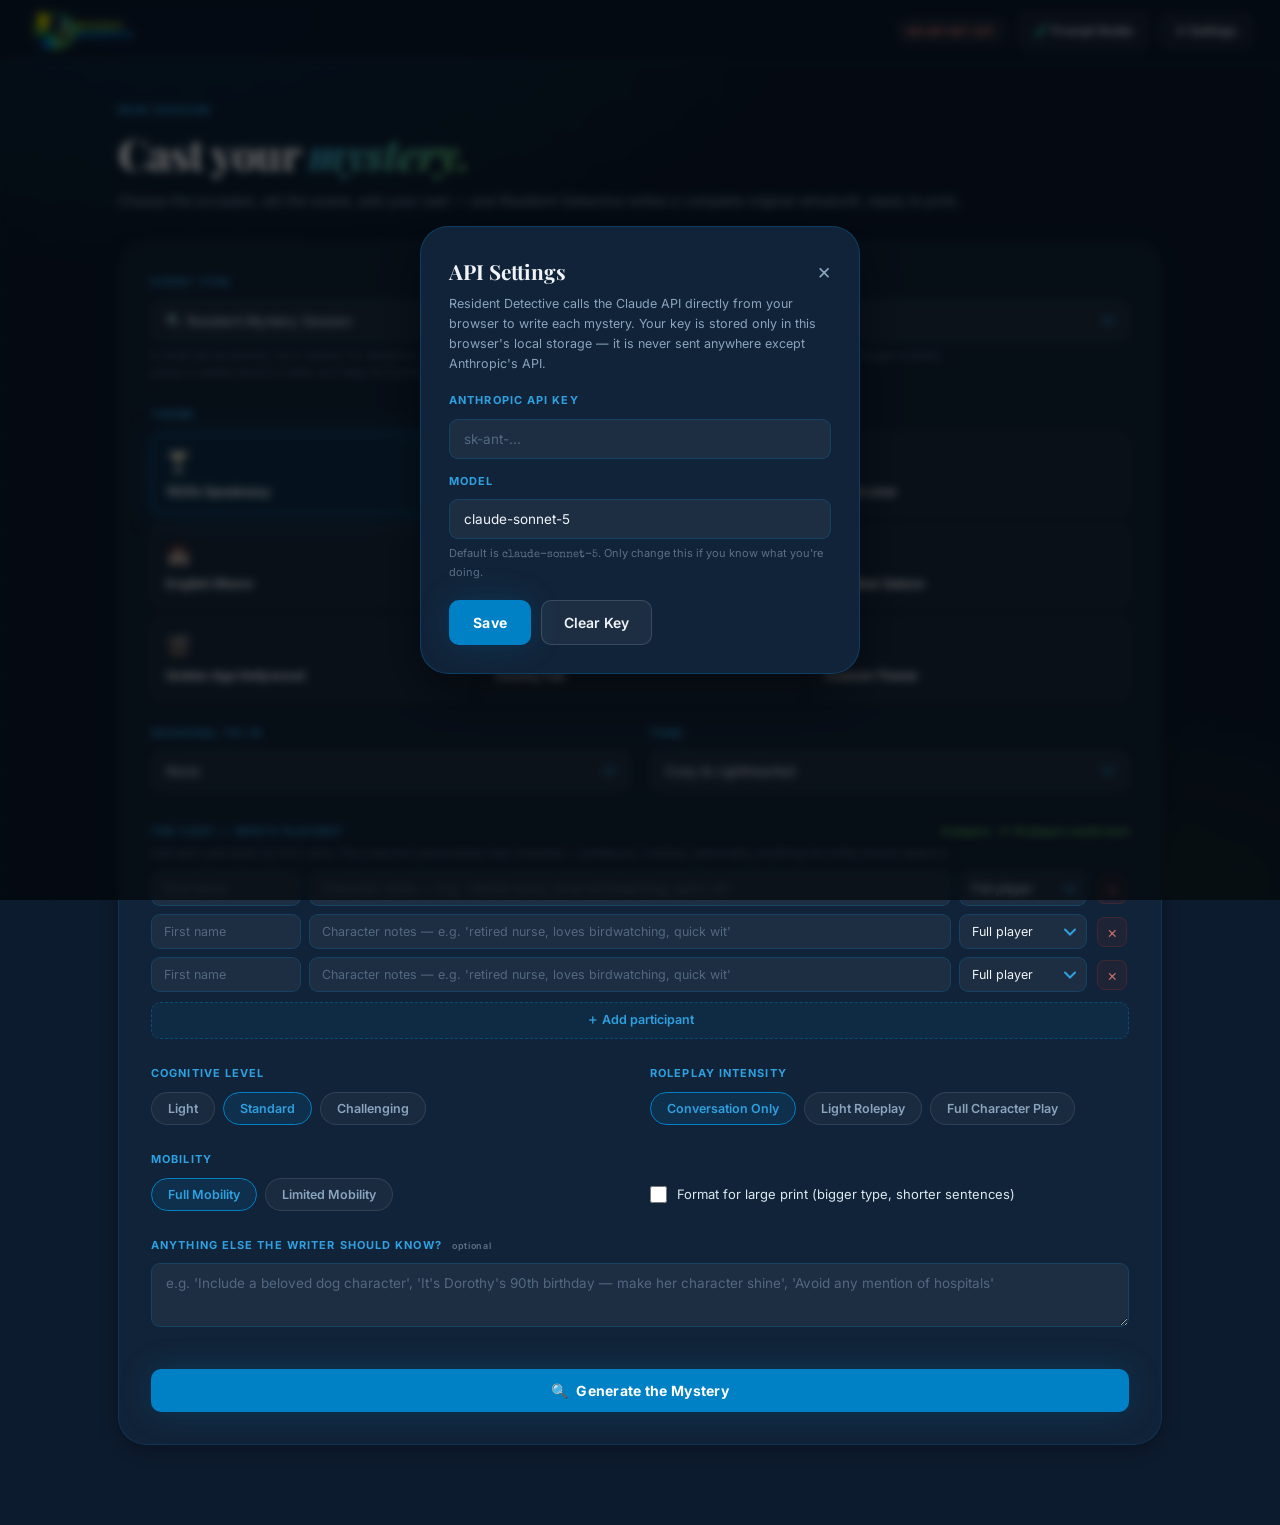
==== commit df1e83d9: "Add files via upload" ====
--- a/index.html
+++ b/index.html
@@ -1,1512 +1,60 @@
 <!DOCTYPE html>
 <html lang="en">
 <head>
-  <meta charset="UTF-8" />
-  <meta name="viewport" content="width=device-width, initial-scale=1.0" />
-  <title>Resident Detective — AI-Generated Mystery Sessions for Senior Living</title>
-  <meta name="description" content="Resident Detective is an AI-powered tool that generates printable mystery and roleplay sessions for senior living communities. Learn how it works." />
-  <link rel="icon" type="image/png" href="assets/logo-mark.png" />
-  <link rel="preconnect" href="https://fonts.googleapis.com">
-  <link href="https://fonts.googleapis.com/css2?family=Playfair+Display:ital,wght@0,700;0,900;1,700&family=Inter:wght@300;400;500;600;700&family=Special+Elite&display=swap" rel="stylesheet">
-  <style>
-    :root {
-      --navy:       #0D1B2E;
-      --navy2:      #112338;
-      --navy3:      #1A3050;
-      --navy4:      #243d5e;
-      --blue:       #0081C6;
-      --blue-light: #2fa0e0;
-      --green:      #49A942;
-      --green-light:#65c45e;
-      --lime:       #B0BC22;
-      --cream:      #F0F4F8;
-      --cream2:     #dce8f0;
-      --muted:      #8aa4be;
-      --text:       #e8f2fa;
-      --radius: 14px; --radius-lg: 22px; --radius-xl: 28px;
-      --shadow: 0 16px 48px rgba(0,0,0,0.45);
-      --shadow-sm: 0 4px 18px rgba(0,0,0,0.3);
-      --glow-blue: 0 0 32px rgba(0,129,198,0.22);
-    }
-    *, *::before, *::after { box-sizing: border-box; margin: 0; padding: 0; }
-    html { scroll-behavior: smooth; }
-    body { font-family: 'Inter', system-ui, sans-serif; background: var(--navy); color: var(--text); overflow-x: hidden; line-height: 1.6; }
-    button { font-family: inherit; }
-
-    /* ── BACKGROUND ── */
-    .bg-ambient {
-      position: fixed; inset: 0; z-index: 0; pointer-events: none;
-      background:
-        radial-gradient(ellipse 80% 50% at 15% 0%, rgba(0,129,198,0.12) 0%, transparent 60%),
-        radial-gradient(ellipse 60% 40% at 85% 100%, rgba(73,169,66,0.10) 0%, transparent 55%);
-    }
-    .bg-grid {
-      position: fixed; inset: 0; z-index: 0; pointer-events: none;
-      background-image: linear-gradient(rgba(0,129,198,0.04) 1px, transparent 1px), linear-gradient(90deg, rgba(0,129,198,0.04) 1px, transparent 1px);
-      background-size: 48px 48px;
-    }
-
-    /* ── SCROLL PROGRESS ── */
-    #scroll-progress {
-      position: fixed; top: 0; left: 0; height: 3px; width: 0%;
-      background: linear-gradient(90deg, var(--blue), var(--green), var(--lime));
-      z-index: 300; transition: width 0.08s linear;
-      box-shadow: 0 0 12px rgba(0,129,198,0.6);
-    }
-
-    /* ── LAYOUT ── */
-    .site-wrap { position: relative; z-index: 1; }
-    .container { max-width: 1380px; margin: 0 auto; padding: 0 36px; }
-    section { padding: 60px 0; scroll-margin-top: 76px; }
-    .section-divider { border: none; border-top: 1px solid rgba(255,255,255,0.06); margin: 0; }
-
-    /* ── NAV ── */
-    nav {
-      position: sticky; top: 0; z-index: 200;
-      background: rgba(13,27,46,0.85);
-      backdrop-filter: blur(18px);
-      -webkit-backdrop-filter: blur(18px);
-      padding: 0 36px;
-    }
-    nav::after {
-      content: ""; position: absolute; left: 0; right: 0; bottom: 0; height: 1px;
-      background: linear-gradient(90deg, transparent, rgba(0,129,198,0.45), rgba(73,169,66,0.35), transparent);
-    }
-    .nav-inner {
-      max-width: 1380px; margin: 0 auto;
-      display: flex; align-items: center; justify-content: space-between;
-      height: 64px; gap: 24px;
-    }
-    .nav-logo { display: flex; align-items: center; text-decoration: none; flex-shrink: 0; }
-    .nav-logo img { height: 50px; width: auto; display: block; transition: transform 0.25s ease, filter 0.25s ease; }
-    .nav-logo:hover img { transform: scale(1.04); filter: drop-shadow(0 0 10px rgba(0,129,198,0.5)); }
-    .nav-links { display: flex; gap: 4px; list-style: none; }
-    .nav-links a {
-      position: relative;
-      color: var(--muted); text-decoration: none;
-      font-size: 13px; font-weight: 500;
-      padding: 8px 14px; border-radius: 999px;
-      transition: color 0.2s, background 0.2s;
-    }
-    .nav-links a::after {
-      content: ""; position: absolute; left: 14px; right: 14px; bottom: 4px; height: 2px;
-      background: linear-gradient(90deg, var(--blue), var(--green));
-      border-radius: 999px;
-      transform: scaleX(0); transform-origin: left;
-      transition: transform 0.25s ease;
-    }
-    .nav-links a:hover { color: var(--cream); background: rgba(255,255,255,0.05); }
-    .nav-links a:hover::after { transform: scaleX(1); }
-    .nav-links a.active { color: var(--blue-light); background: rgba(0,129,198,0.1); }
-    .nav-links a.active::after { transform: scaleX(1); }
-
-    /* ── HERO ── */
-    .hero {
-      min-height: 82vh;
-      display: flex; align-items: center;
-      padding: 52px 36px 44px;
-      position: relative;
-      overflow: hidden;
-    }
-    /* mouse spotlight */
-    .hero::before {
-      content: ""; position: absolute; inset: -20%;
-      background: radial-gradient(circle 420px at var(--mx, 30%) var(--my, 30%), rgba(0,129,198,0.12), transparent 70%);
-      pointer-events: none;
-      transition: opacity 0.4s;
-    }
-    .hero-inner {
-      max-width: 1380px; margin: 0 auto; width: 100%;
-      display: grid; grid-template-columns: 410px 1fr;
-      gap: 52px; align-items: center;
-      position: relative;
-    }
-    .hero-eyebrow {
-      display: inline-flex; align-items: center; gap: 8px;
-      background: rgba(0,129,198,0.12);
-      border: 1px solid rgba(0,129,198,0.3);
-      border-radius: 999px;
-      padding: 6px 14px;
-      font-size: 11px; font-weight: 700;
-      letter-spacing: 0.1em; text-transform: uppercase;
-      color: var(--blue-light); margin-bottom: 20px;
-    }
-    .hero-eyebrow-dot { width: 6px; height: 6px; border-radius: 50%; background: var(--green); animation: pulse 2s infinite; }
-    @keyframes pulse { 0%,100%{opacity:1;transform:scale(1)} 50%{opacity:0.5;transform:scale(0.8)} }
-    .hero-headline {
-      font-family: 'Playfair Display', serif;
-      font-size: clamp(2.4rem, 3.4vw, 4.2rem);
-      font-weight: 900; line-height: 1.0;
-      letter-spacing: -0.03em;
-      color: var(--cream);
-      margin-bottom: 16px;
-    }
-    .hero-headline em {
-      font-style: italic;
-      background: linear-gradient(135deg, var(--blue-light), var(--green-light));
-      -webkit-background-clip: text; -webkit-text-fill-color: transparent;
-      background-clip: text;
-    }
-    .hero-sub { font-size: 15px; color: var(--muted); line-height: 1.75; margin-bottom: 22px; }
-
-    /* App preview — 3D tilt wrapper */
-    .tilt-wrap { perspective: 1200px; }
-    .hero-app-preview {
-      background: var(--navy2);
-      border: 1px solid rgba(0,129,198,0.25);
-      border-radius: var(--radius-xl);
-      box-shadow: var(--shadow), var(--glow-blue);
-      overflow: hidden;
-      transform-style: preserve-3d;
-      transition: transform 0.15s ease-out, box-shadow 0.3s;
-      will-change: transform;
-    }
-    .app-preview-bar {
-      background: rgba(0,0,0,0.3);
-      padding: 10px 16px;
-      display: flex; align-items: center; gap: 10px;
-      border-bottom: 1px solid rgba(255,255,255,0.07);
-    }
-    .app-preview-dots { display: flex; gap: 5px; }
-    .dot { width: 9px; height: 9px; border-radius: 50%; }
-    .dot-red { background: #ff5f57; } .dot-yellow { background: #febc2e; } .dot-green { background: #28c840; }
-    .app-preview-url { flex: 1; background: rgba(255,255,255,0.06); border-radius: 4px; padding: 4px 10px; font-size: 11px; color: var(--muted); }
-    .app-preview-inner { display: grid; grid-template-columns: 1fr 1fr; }
-    .app-config-panel { padding: 18px 20px; border-right: 1px solid rgba(255,255,255,0.07); }
-    .app-step-label { font-family: 'Special Elite', monospace; font-size: 9px; color: var(--blue-light); letter-spacing: 0.12em; text-transform: uppercase; margin-bottom: 10px; }
-    .app-title { font-family: 'Playfair Display', serif; font-size: 17px; font-weight: 700; color: var(--cream); margin-bottom: 14px; }
-    .app-title span { color: var(--blue-light); }
-    .app-field { margin-bottom: 11px; }
-    .app-field-label { font-size: 9px; font-weight: 700; letter-spacing: 0.1em; text-transform: uppercase; color: var(--muted); margin-bottom: 5px; }
-    .app-field-input { background: rgba(255,255,255,0.05); border: 1px solid rgba(0,129,198,0.22); border-radius: 6px; padding: 7px 10px; font-size: 12px; color: var(--cream); width: 100%; }
-    .app-pills { display: flex; gap: 5px; flex-wrap: wrap; }
-    .app-pill { padding: 5px 9px; border-radius: 4px; font-size: 10px; font-weight: 600; background: rgba(255,255,255,0.06); border: 1px solid rgba(255,255,255,0.1); color: var(--muted); }
-    .app-pill.active { background: rgba(0,129,198,0.2); border-color: var(--blue); color: var(--blue-light); }
-    .app-preview-panel { padding: 18px 20px; }
-    .live-badge { display: inline-flex; align-items: center; gap: 5px; font-size: 9px; font-weight: 700; letter-spacing: 0.1em; text-transform: uppercase; color: var(--green); margin-bottom: 12px; }
-    .live-dot { width: 5px; height: 5px; border-radius: 50%; background: var(--green); animation: pulse 2s infinite; }
-    .preview-card { background: rgba(255,255,255,0.04); border: 1px solid rgba(0,129,198,0.18); border-radius: 9px; padding: 13px; margin-bottom: 10px; }
-    .case-label { font-family: 'Special Elite', monospace; font-size: 8px; color: var(--blue-light); letter-spacing: 0.15em; text-transform: uppercase; margin-bottom: 6px; }
-    .case-title { font-family: 'Playfair Display', serif; font-size: 13px; font-weight: 700; color: var(--cream); line-height: 1.2; margin-bottom: 5px; }
-    .case-sub { font-size: 10px; color: var(--muted); line-height: 1.5; font-style: italic; min-height: 45px; }
-    .type-caret { display: inline-block; width: 1px; height: 11px; background: var(--blue-light); vertical-align: -1px; animation: caretBlink 0.85s steps(1) infinite; }
-    @keyframes caretBlink { 50% { opacity: 0; } }
-    .cast-row { display: flex; gap: 6px; margin-bottom: 10px; flex-wrap: wrap; }
-    .cast-chip { background: rgba(255,255,255,0.05); border: 1px solid rgba(255,255,255,0.1); border-radius: 5px; padding: 5px 8px; font-size: 9px; color: var(--cream2); line-height: 1.3; }
-    .cast-chip strong { display: block; font-weight: 700; }
-    .materials-strip { display: flex; gap: 6px; flex-wrap: wrap; }
-    .material-chip { background: rgba(73,169,66,0.1); border: 1px solid rgba(73,169,66,0.25); border-radius: 4px; padding: 5px 8px; font-size: 9px; color: var(--green-light); font-weight: 600; }
-
-    /* ── SHARED ── */
-    .section-eyebrow { font-size: 11px; font-weight: 700; letter-spacing: 0.14em; text-transform: uppercase; color: var(--blue-light); margin-bottom: 10px; }
-    .section-headline { font-family: 'Playfair Display', serif; font-size: clamp(1.7rem, 2.3vw, 2.4rem); font-weight: 700; line-height: 1.1; letter-spacing: -0.025em; color: var(--cream); margin-bottom: 12px; }
-    .section-headline em { font-style: italic; color: var(--blue-light); }
-    .section-body { font-size: 14px; color: var(--muted); line-height: 1.8; }
-    .btn-primary {
-      display: inline-flex; align-items: center; gap: 8px;
-      background: var(--blue); color: #fff;
-      padding: 12px 22px; border-radius: 9px;
-      font-size: 14px; font-weight: 600; text-decoration: none;
-      transition: all 0.2s; border: none; cursor: pointer;
-      box-shadow: var(--glow-blue);
-    }
-    .btn-primary:hover { background: var(--blue-light); transform: translateY(-1px); box-shadow: 0 0 40px rgba(0,129,198,0.4); }
-    .btn-ghost {
-      display: inline-flex; align-items: center; gap: 8px;
-      background: rgba(255,255,255,0.05); color: var(--cream);
-      padding: 12px 22px; border-radius: 9px;
-      font-size: 14px; font-weight: 500; text-decoration: none;
-      transition: all 0.2s; border: 1px solid rgba(255,255,255,0.12);
-      cursor: pointer;
-    }
-    .btn-ghost:hover { background: rgba(255,255,255,0.1); transform: translateY(-1px); }
-
-    /* ── WHAT IS IT ── */
-    .what-grid { display: grid; grid-template-columns: 1fr 1fr; gap: 52px; align-items: start; }
-    .what-cards { display: grid; grid-template-columns: 1fr 1fr; gap: 12px; }
-    .what-card {
-      background: var(--navy2);
-      border: 1px solid rgba(0,129,198,0.15);
-      border-radius: var(--radius-lg);
-      padding: 18px 20px;
-      display: flex; gap: 14px; align-items: flex-start;
-      transition: all 0.3s; cursor: default;
-    }
-    .what-card:hover { border-color: rgba(0,129,198,0.4); background: var(--navy3); transform: translateY(-3px); box-shadow: var(--glow-blue); }
-    .what-icon { width: 38px; height: 38px; border-radius: 9px; flex-shrink: 0; display: grid; place-items: center; font-size: 18px; }
-    .what-icon-blue { background: rgba(0,129,198,0.15); } .what-icon-green { background: rgba(73,169,66,0.15); } .what-icon-lime { background: rgba(176,188,34,0.15); }
-    .what-card-title { font-size: 13px; font-weight: 700; color: var(--cream); margin-bottom: 4px; }
-    .what-card-body { font-size: 12px; color: var(--muted); line-height: 1.6; }
-
-    /* ── HOW IT WORKS — auto-advancing tabs ── */
-    .how-section { background: var(--navy2); }
-    .how-inner { display: grid; grid-template-columns: 290px 1fr; gap: 40px; align-items: start; }
-    .how-tabs { display: flex; flex-direction: column; gap: 3px; }
-    .how-tab {
-      display: flex; align-items: center; gap: 12px;
-      padding: 13px 15px; border-radius: var(--radius);
-      cursor: pointer; border: 1px solid transparent;
-      transition: all 0.25s;
-      background: transparent;
-      text-align: left; width: 100%;
-      position: relative; overflow: hidden;
-    }
-    .how-tab:hover { background: rgba(255,255,255,0.04); }
-    .how-tab.active { background: rgba(0,129,198,0.1); border-color: rgba(0,129,198,0.3); }
-    .how-tab-progress {
-      position: absolute; left: 0; bottom: 0; height: 2px; width: 0%;
-      background: linear-gradient(90deg, var(--blue), var(--green));
-      border-radius: 999px;
-    }
-    .how-tab.active .how-tab-progress { animation: tabProgress var(--tab-duration, 7s) linear forwards; }
-    .how-tabs.paused .how-tab.active .how-tab-progress { animation-play-state: paused; }
-    @keyframes tabProgress { from { width: 0%; } to { width: 100%; } }
-    .how-tab-num {
-      width: 26px; height: 26px; border-radius: 50%;
-      display: grid; place-items: center;
-      font-size: 11px; font-weight: 700;
-      background: rgba(255,255,255,0.06);
-      color: var(--muted); flex-shrink: 0;
-      transition: all 0.25s;
-    }
-    .how-tab.active .how-tab-num { background: var(--blue); color: #fff; }
-    .how-tab-title { font-size: 13px; font-weight: 600; color: var(--cream); }
-    .how-tab-sub { font-size: 11px; color: var(--muted); margin-top: 1px; }
-    .how-connector { width: 2px; height: 18px; background: linear-gradient(to bottom, rgba(0,129,198,0.2), transparent); margin: 1px 0 1px 27px; }
-    .how-hint { font-size: 11px; color: rgba(138,164,190,0.55); margin-top: 14px; padding-left: 4px; }
-    .how-panel {
-      display: none;
-      background: var(--navy3);
-      border: 1px solid rgba(0,129,198,0.18);
-      border-radius: var(--radius-xl);
-      overflow: hidden;
-      animation: panelIn 0.35s ease;
-    }
-    .how-panel.active { display: block; }
-    @keyframes panelIn { from { opacity:0; transform: translateY(8px); } to { opacity:1; transform: translateY(0); } }
-    .how-panel-header { background: rgba(0,0,0,0.22); padding: 20px 24px; border-bottom: 1px solid rgba(255,255,255,0.06); display: flex; gap: 16px; align-items: center; }
-    .how-panel-icon { width: 46px; height: 46px; border-radius: 12px; display: grid; place-items: center; font-size: 22px; flex-shrink: 0; }
-    .how-panel-label { font-family: 'Special Elite', monospace; font-size: 9px; color: var(--blue-light); letter-spacing: 0.12em; text-transform: uppercase; margin-bottom: 4px; }
-    .how-panel-title { font-family: 'Playfair Display', serif; font-size: 18px; font-weight: 700; color: var(--cream); }
-    .how-panel-body { padding: 22px 24px; }
-    .how-panel-desc { font-size: 13px; color: var(--muted); line-height: 1.8; margin-bottom: 20px; }
-    .how-detail-grid { display: grid; grid-template-columns: 1fr 1fr; gap: 10px; }
-    .how-detail { background: rgba(255,255,255,0.04); border: 1px solid rgba(255,255,255,0.07); border-radius: 9px; padding: 12px 14px; }
-    .how-detail-label { font-size: 9px; font-weight: 700; letter-spacing: 0.1em; text-transform: uppercase; color: var(--blue-light); margin-bottom: 5px; }
-    .how-detail-val { font-size: 12px; color: var(--cream2); line-height: 1.5; }
-
-    /* ── AUDIENCE + OUTPUTS ── */
-    .audience-outputs-row { display: grid; grid-template-columns: 1fr 1fr; gap: 48px; align-items: start; }
-    .col-header { margin-bottom: 22px; }
-    .for-whom-stack { display: flex; flex-direction: column; gap: 12px; }
-    .for-card {
-      background: var(--navy2);
-      border: 1px solid rgba(255,255,255,0.07);
-      border-radius: var(--radius-lg);
-      padding: 18px 20px;
-      display: flex; gap: 14px; align-items: flex-start;
-      transition: all 0.3s; cursor: default;
-    }
-    .for-card:hover { border-color: var(--blue); box-shadow: var(--glow-blue); transform: translateX(3px); }
-    .for-card-emoji { font-size: 24px; flex-shrink: 0; width: 42px; height: 42px; display: grid; place-items: center; background: rgba(255,255,255,0.04); border-radius: 9px; }
-    .for-card-title { font-size: 14px; font-weight: 700; color: var(--cream); margin-bottom: 4px; }
-    .for-card-body { font-size: 12px; color: var(--muted); line-height: 1.6; }
-
-    .outputs-stack { display: flex; flex-direction: column; gap: 12px; }
-    .flip-card { height: 82px; perspective: 900px; cursor: pointer; }
-    .flip-card-inner {
-      position: relative; width: 100%; height: 100%;
-      transition: transform 0.55s cubic-bezier(0.4, 0.2, 0.2, 1);
-      transform-style: preserve-3d;
-    }
-    .flip-card:hover .flip-card-inner, .flip-card.flipped .flip-card-inner { transform: rotateX(180deg); }
-    .flip-front, .flip-back {
-      position: absolute; inset: 0;
-      -webkit-backface-visibility: hidden; backface-visibility: hidden;
-      border-radius: var(--radius-lg); padding: 0 20px;
-      display: flex; align-items: center; gap: 14px;
-    }
-    .flip-front { background: var(--navy3); border: 1px solid rgba(0,129,198,0.2); }
-    .flip-back {
-      background: linear-gradient(135deg, var(--navy4), rgba(0,129,198,0.18));
-      border: 1px solid rgba(0,129,198,0.4);
-      transform: rotateX(180deg);
-      padding: 12px 18px; gap: 8px; flex-wrap: wrap; align-content: center;
-    }
-    .flip-icon { font-size: 24px; flex-shrink: 0; }
-    .flip-front-text { flex: 1; }
-    .flip-front-title { font-size: 14px; font-weight: 700; color: var(--cream); }
-    .flip-front-sub { font-size: 11px; color: var(--muted); margin-top: 2px; }
-    .flip-hint { font-size: 10px; font-weight: 600; letter-spacing: 0.08em; text-transform: uppercase; color: rgba(0,129,198,0.45); flex-shrink: 0; }
-    .flip-back-title { font-size: 11px; font-weight: 700; color: var(--blue-light); width: 100%; margin-bottom: 6px; }
-    .flip-back-items { display: flex; flex-wrap: wrap; gap: 5px; width: 100%; }
-    .flip-back-item { font-size: 10px; color: var(--cream2); background: rgba(255,255,255,0.08); border-radius: 4px; padding: 3px 7px; }
-
-    /* ── TRY IT + VIDEO ── */
-    .demo-video-row { display: grid; grid-template-columns: 1fr 1fr; gap: 48px; align-items: start; }
-    .theme-picker { display: flex; gap: 7px; flex-wrap: wrap; margin-bottom: 14px; }
-    .theme-btn {
-      display: flex; align-items: center; gap: 6px;
-      background: var(--navy2);
-      border: 1px solid rgba(255,255,255,0.1);
-      border-radius: 999px; padding: 8px 14px;
-      font-size: 12px; font-weight: 500; color: var(--muted);
-      cursor: pointer; transition: all 0.22s;
-    }
-    .theme-btn:hover { border-color: rgba(0,129,198,0.4); color: var(--cream); transform: translateY(-1px); }
-    .theme-btn.active { background: rgba(0,129,198,0.12); border-color: var(--blue); color: var(--blue-light); }
-
-    .names-row { display: flex; gap: 8px; margin-bottom: 14px; }
-    .names-input {
-      flex: 1;
-      background: var(--navy2);
-      border: 1px solid rgba(0,129,198,0.25);
-      border-radius: 9px;
-      padding: 10px 14px;
-      font-size: 13px; color: var(--cream);
-      font-family: inherit;
-      transition: border-color 0.2s, box-shadow 0.2s;
-    }
-    .names-input:focus { outline: none; border-color: var(--blue); box-shadow: 0 0 0 3px rgba(0,129,198,0.15); }
-    .names-input::placeholder { color: rgba(138,164,190,0.5); }
-    .shuffle-btn {
-      background: rgba(73,169,66,0.12);
-      border: 1px solid rgba(73,169,66,0.35);
-      border-radius: 9px;
-      padding: 10px 16px;
-      font-size: 13px; font-weight: 600; color: var(--green-light);
-      cursor: pointer; transition: all 0.2s;
-      white-space: nowrap;
-    }
-    .shuffle-btn:hover { background: rgba(73,169,66,0.2); transform: translateY(-1px); }
-    .shuffle-btn:active { transform: scale(0.97); }
-
-    .demo-preview { background: var(--navy2); border: 1px solid rgba(0,129,198,0.2); border-radius: var(--radius-xl); overflow: hidden; box-shadow: var(--shadow-sm); }
-    .demo-preview-bar { background: rgba(0,0,0,0.3); padding: 9px 14px; display: flex; align-items: center; gap: 8px; border-bottom: 1px solid rgba(255,255,255,0.06); }
-    .demo-preview-content { display: grid; grid-template-columns: 1fr 1fr 1fr; }
-    .demo-left { padding: 18px 20px; border-right: 1px solid rgba(255,255,255,0.06); }
-    .demo-right { padding: 18px 20px; }
-    .demo-case-num { font-family: 'Special Elite', monospace; font-size: 9px; color: var(--muted); letter-spacing: 0.12em; text-transform: uppercase; margin-bottom: 6px; }
-    .demo-case-title { font-family: 'Playfair Display', serif; font-size: 15px; font-weight: 700; color: var(--cream); line-height: 1.2; margin-bottom: 6px; }
-    .demo-case-hook { font-size: 11px; color: var(--muted); font-style: italic; line-height: 1.55; margin-bottom: 14px; }
-    .demo-cast-label { font-size: 9px; font-weight: 700; letter-spacing: 0.12em; text-transform: uppercase; color: var(--blue-light); margin-bottom: 8px; }
-    .demo-cast { display: flex; flex-direction: column; gap: 5px; max-height: 240px; overflow-y: auto; }
-    .demo-cast::-webkit-scrollbar { width: 4px; }
-    .demo-cast::-webkit-scrollbar-thumb { background: rgba(0,129,198,0.3); border-radius: 999px; }
-    .demo-cast-item {
-      display: flex; gap: 8px; align-items: center;
-      background: rgba(255,255,255,0.04);
-      border-radius: 6px; padding: 5px 8px;
-      font-size: 10px;
-      animation: castIn 0.3s ease backwards;
-    }
-    @keyframes castIn { from { opacity: 0; transform: translateX(-8px); } to { opacity: 1; transform: none; } }
-    .demo-cast-avatar {
-      width: 20px; height: 20px; border-radius: 50%;
-      background: linear-gradient(135deg, var(--blue), var(--green));
-      display: grid; place-items: center;
-      font-size: 8px; font-weight: 700; color: #fff; flex-shrink: 0;
-    }
-    .demo-cast-name { font-weight: 600; color: var(--cream); }
-    .demo-cast-role { color: var(--muted); }
-    .demo-right-label { font-size: 9px; font-weight: 700; letter-spacing: 0.12em; text-transform: uppercase; color: var(--green-light); margin-bottom: 10px; display: flex; align-items: center; gap: 5px; }
-    .demo-materials { display: flex; flex-direction: column; gap: 7px; }
-    .demo-material { background: rgba(255,255,255,0.04); border: 1px solid rgba(255,255,255,0.08); border-radius: 7px; padding: 10px 12px; }
-    .demo-material-name { font-size: 11px; font-weight: 600; color: var(--cream); margin-bottom: 2px; }
-    .demo-material-detail { font-size: 10px; color: var(--muted); }
-    .demo-material-bar { height: 2px; background: rgba(255,255,255,0.07); border-radius: 999px; margin-top: 7px; overflow: hidden; }
-    .demo-material-fill { height: 100%; width: 100%; border-radius: 999px; background: linear-gradient(90deg, var(--blue), var(--green)); transform-origin: left; animation: fillIn 0.8s ease; }
-    @keyframes fillIn { from { transform: scaleX(0); } to { transform: scaleX(1); } }
-    .demo-summary-box { margin-top: 12px; padding: 10px 12px; background: rgba(73,169,66,0.08); border: 1px solid rgba(73,169,66,0.2); border-radius: 8px; }
-    .demo-summary-box-label { font-size: 9px; font-weight: 700; letter-spacing: 0.1em; text-transform: uppercase; color: var(--green-light); margin-bottom: 4px; }
-    .demo-summary-box-val { font-size: 11px; color: var(--muted); line-height: 1.5; }
-    .demo-footnote { font-size: 11px; color: rgba(138,164,190,0.55); margin-top: 12px; line-height: 1.6; }
-
-    /* Video */
-    .video-wrap {
-      position: relative;
-      border-radius: var(--radius-xl);
-      overflow: hidden;
-      box-shadow: var(--shadow), var(--glow-blue);
-      border: 1px solid rgba(0,129,198,0.25);
-      background: #000;
-    }
-    .video-wrap video { display: block; width: 100%; aspect-ratio: 16/9; object-fit: cover; }
-    .video-overlay {
-      position: absolute; inset: 0;
-      display: flex; align-items: center; justify-content: center;
-      background: rgba(13,27,46,0.45);
-      cursor: pointer; z-index: 5;
-      transition: opacity 0.35s, visibility 0.35s;
-    }
-    .video-overlay.hidden { opacity: 0; visibility: hidden; pointer-events: none; }
-    .play-btn {
-      width: 76px; height: 76px; border-radius: 50%;
-      background: var(--blue);
-      display: flex; align-items: center; justify-content: center;
-      box-shadow: 0 0 0 14px rgba(0,129,198,0.16), var(--glow-blue);
-      transition: transform 0.2s, background 0.2s;
-      border: none; cursor: pointer;
-    }
-    .video-overlay:hover .play-btn { transform: scale(1.08); background: var(--blue-light); }
-    .play-btn svg { margin-left: 4px; }
-    .fullscreen-btn {
-      position: absolute; top: 12px; right: 12px; z-index: 10;
-      width: 34px; height: 34px;
-      background: rgba(0,0,0,0.65);
-      border: 1px solid rgba(255,255,255,0.15);
-      border-radius: 6px;
-      display: flex; align-items: center; justify-content: center;
-      cursor: pointer; color: #fff; font-size: 14px;
-      transition: all 0.2s;
-    }
-    .fullscreen-btn:hover { background: rgba(0,129,198,0.5); }
-    .video-caption { font-size: 11px; color: rgba(138,164,190,0.5); text-align: center; margin-top: 10px; }
-    .video-missing {
-      position: absolute; inset: 0; z-index: 4;
-      display: none; align-items: center; justify-content: center; flex-direction: column; gap: 8px;
-      background: var(--navy2); text-align: center; padding: 24px;
-    }
-    .video-missing.show { display: flex; }
-    .video-missing-title { font-size: 14px; font-weight: 700; color: var(--cream); }
-    .video-missing-sub { font-size: 12px; color: var(--muted); max-width: 320px; line-height: 1.6; }
-    .video-missing code { background: rgba(0,129,198,0.15); border-radius: 4px; padding: 2px 6px; font-size: 11px; color: var(--blue-light); }
-
-    /* ── FAQ ── */
-    .faq-section { background: var(--navy2); }
-    .faq-grid { display: grid; grid-template-columns: 380px 1fr; gap: 48px; align-items: start; }
-    .faq-list { display: flex; flex-direction: column; gap: 10px; }
-    .faq-item {
-      background: var(--navy3);
-      border: 1px solid rgba(255,255,255,0.07);
-      border-radius: var(--radius-lg);
-      overflow: hidden;
-      transition: border-color 0.25s;
-    }
-    .faq-item.open { border-color: rgba(0,129,198,0.35); }
-    .faq-q {
-      width: 100%; background: transparent; border: none;
-      display: flex; align-items: center; justify-content: space-between; gap: 16px;
-      padding: 16px 20px;
-      font-size: 14px; font-weight: 600; color: var(--cream);
-      cursor: pointer; text-align: left;
-      transition: color 0.2s;
-    }
-    .faq-q:hover { color: var(--blue-light); }
-    .faq-toggle {
-      width: 24px; height: 24px; border-radius: 50%; flex-shrink: 0;
-      background: rgba(0,129,198,0.12);
-      display: grid; place-items: center;
-      color: var(--blue-light); font-size: 14px; font-weight: 400;
-      transition: transform 0.3s ease, background 0.3s;
-    }
-    .faq-item.open .faq-toggle { transform: rotate(45deg); background: rgba(73,169,66,0.18); color: var(--green-light); }
-    .faq-a {
-      max-height: 0; overflow: hidden;
-      transition: max-height 0.35s ease;
-    }
-    .faq-a-inner { padding: 0 20px 18px; font-size: 13px; color: var(--muted); line-height: 1.75; }
-
-    /* ── CONTACT ── */
-    .cta-section { padding-bottom: 80px; }
-    .cta-card {
-      background: linear-gradient(135deg, var(--navy3), rgba(0,129,198,0.1));
-      border: 1px solid rgba(0,129,198,0.25);
-      border-radius: var(--radius-xl);
-      padding: 52px 48px;
-      max-width: 800px; margin: 0 auto; text-align: center;
-      position: relative; overflow: hidden;
-    }
-    .cta-card::before {
-      content: ""; position: absolute; inset: 0;
-      background: radial-gradient(circle 300px at 50% 0%, rgba(0,129,198,0.12), transparent 70%);
-      pointer-events: none;
-    }
-    .cta-card > * { position: relative; }
-    .cta-card .section-body { margin: 0 auto 28px; text-align: center; max-width: 540px; }
-    .team-row { display: flex; flex-direction: column; gap: 0; justify-content: center; margin-top: 32px; padding-top: 32px; border-top: 1px solid rgba(255,255,255,0.07); }
-    .team-chip {
-      display: flex; align-items: center; gap: 8px;
-      background: rgba(255,255,255,0.05);
-      border: 1px solid rgba(255,255,255,0.1);
-      border-radius: 999px; padding: 7px 14px;
-      font-size: 12px; color: var(--cream2);
-      transition: border-color 0.25s, transform 0.25s;
-    }
-    .team-chip:hover { border-color: rgba(0,129,198,0.4); transform: translateY(-2px); }
-    .team-avatar { width: 22px; height: 22px; border-radius: 50%; display: grid; place-items: center; font-size: 9px; font-weight: 700; color: #fff; }
-    .av-1 { background: var(--blue); } .av-2 { background: var(--green); } .av-3 { background: #8c920e; }
-    .av-4 { background: #1f7a99; } .av-5 { background: #3d8a4f; }
-
-    /* ── FOOTER ── */
-    footer { background: rgba(0,0,0,0.35); border-top: 1px solid rgba(255,255,255,0.06); padding: 20px 36px; }
-    .footer-inner { max-width: 1380px; margin: 0 auto; display: flex; align-items: center; justify-content: space-between; gap: 16px; flex-wrap: wrap; }
-    .footer-logo img { height: 30px; width: auto; display: block; opacity: 0.85; }
-    .footer-note { font-size: 11px; color: rgba(138,164,190,0.45); }
-    .lcs-badge { font-size: 11px; font-weight: 600; color: var(--muted); letter-spacing: 0.05em; text-transform: uppercase; display: flex; align-items: center; gap: 6px; }
-
-    /* ── SCROLL REVEAL ── */
-    .reveal { opacity: 0; transform: translateY(22px); transition: opacity 0.55s ease, transform 0.55s ease; }
-    .reveal.visible { opacity: 1; transform: none; }
-
-    /* ── REDUCED MOTION ── */
-    @media (prefers-reduced-motion: reduce) {
-      html { scroll-behavior: auto; }
-      .reveal { opacity: 1; transform: none; transition: none; }
-      .hero::before { display: none; }
-      .hero-app-preview { transition: none !important; transform: none !important; }
-      .how-tab.active .how-tab-progress { animation: none; width: 100%; }
-      .demo-cast-item, .demo-material-fill { animation: none; }
-      .type-caret { animation: none; }
-    }
-
-    /* ── RESPONSIVE ── */
-    @media (max-width: 1100px) {
-      .hero-inner { grid-template-columns: 360px 1fr; gap: 36px; }
-      .audience-outputs-row, .faq-grid { grid-template-columns: 1fr; gap: 40px; }
-      .demo-preview-content { grid-template-columns: 1fr 1fr; }
-    }
-    @media (max-width: 860px) {
-      .hero-inner, .what-grid, .how-inner { grid-template-columns: 1fr; }
-      .what-cards { grid-template-columns: 1fr 1fr; }
-      .hero { min-height: auto; padding: 48px 24px 36px; }
-      nav .nav-links { display: none; }
-      .container { padding: 0 20px; }
-      nav { padding: 0 20px; }
-      .names-row { flex-direction: column; }
-    }
-    @media (max-width: 560px) {
-      .what-cards { grid-template-columns: 1fr; }
-      .demo-preview-content { grid-template-columns: 1fr; }
-      .demo-left { border-right: none; border-bottom: 1px solid rgba(255,255,255,0.06); }
-      .cta-card { padding: 36px 22px; }
-      .nav-logo img { height: 38px; }
-    }
-    /* ── HERO NAV BUTTONS ── */
-    .hero-nav-btns {
-      display: grid; grid-template-columns: repeat(3, 1fr);
-      gap: 10px; margin-top: 8px;
-    }
-    .hero-nav-btn {
-      display: flex; align-items: center; gap: 8px;
-      background: rgba(255,255,255,0.04);
-      border: 1px solid rgba(255,255,255,0.1);
-      border-radius: 10px; padding: 11px 14px;
-      font-size: 13px; font-weight: 500; color: var(--cream2);
-      text-decoration: none;
-      transition: all 0.2s; cursor: pointer;
-    }
-    .hero-nav-btn:hover {
-      background: rgba(0,129,198,0.12);
-      border-color: rgba(0,129,198,0.4);
-      color: var(--cream); transform: translateY(-2px);
-    }
-    .hero-nav-btn-icon { font-size: 16px; flex-shrink: 0; }
-    .hero-nav-btn--cta {
-      background: rgba(73,169,66,0.12);
-      border-color: rgba(73,169,66,0.4);
-      color: var(--green-light); font-weight: 700;
-    }
-    .hero-nav-btn--cta:hover {
-      background: rgba(73,169,66,0.22);
-      border-color: var(--green);
-      color: #fff;
-    }
-
-    /* ── VIDEO LABEL ── */
-    .video-section-label {
-      display: flex; align-items: center; gap: 10px;
-      margin-bottom: 12px;
-    }
-    .video-label-eyebrow {
-      font-size: 11px; font-weight: 700; letter-spacing: 0.1em; text-transform: uppercase;
-      color: var(--blue-light);
-      background: rgba(0,129,198,0.1); border: 1px solid rgba(0,129,198,0.25);
-      border-radius: 999px; padding: 4px 10px;
-    }
-    .video-label-title { font-size: 14px; font-weight: 600; color: var(--cream2); }
-
-    /* ── STATS BAR (inside consolidated section) ── */
-    .stats-bar {
-      display: grid; grid-template-columns: repeat(4, 1fr);
-      gap: 12px; margin: 28px 0 0;
-    }
-    .stat-item {
-      background: rgba(255,255,255,0.04);
-      border: 1px solid rgba(255,255,255,0.08);
-      border-radius: 10px; padding: 14px 16px; text-align: center;
-      transition: border-color 0.3s, transform 0.3s;
-    }
-    .stat-item:hover { border-color: rgba(0,129,198,0.35); transform: translateY(-2px); }
-    .stat-val {
-      font-family: 'Playfair Display', serif;
-      font-size: 1.6rem; font-weight: 900; line-height: 1;
-      background: linear-gradient(135deg, var(--blue-light), var(--green-light));
-      -webkit-background-clip: text; -webkit-text-fill-color: transparent;
-      background-clip: text; margin-bottom: 5px;
-    }
-    .stat-label { font-size: 11px; color: var(--muted); line-height: 1.4; }
-    @media (max-width: 860px) { .stats-bar { grid-template-columns: repeat(2, 1fr); } }
-    @media (max-width: 480px) { .hero-nav-btns { grid-template-columns: 1fr 1fr; } .stats-bar { grid-template-columns: 1fr 1fr; } }
-
-    /* ── USE CASES ── */
-    .usecase-grid { display: grid; grid-template-columns: repeat(3, 1fr); gap: 20px; }
-    .usecase-card {
-      background: var(--navy2);
-      border: 1px solid rgba(255,255,255,0.07);
-      border-radius: var(--radius-lg);
-      padding: 24px 22px;
-      display: flex; flex-direction: column; gap: 0;
-      transition: all 0.3s; cursor: default;
-      position: relative; overflow: hidden;
-    }
-    .usecase-card::before {
-      content: ""; position: absolute; top: 0; left: 0; right: 0; height: 3px;
-      background: linear-gradient(90deg, var(--blue), var(--green));
-      opacity: 0; transition: opacity 0.3s;
-    }
-    .usecase-card:hover { border-color: rgba(0,129,198,0.35); transform: translateY(-4px); box-shadow: var(--glow-blue); }
-    .usecase-card:hover::before { opacity: 1; }
-    .usecase-card--future { border-style: dashed; border-color: rgba(73,169,66,0.3); background: rgba(73,169,66,0.04); }
-    .usecase-card--future:hover { border-color: rgba(73,169,66,0.6); box-shadow: var(--glow-green); }
-    .usecase-card--future::before { background: linear-gradient(90deg, var(--green), var(--lime)); }
-    .usecase-card { padding: 18px 18px; }
-    .usecase-icon { font-size: 24px; margin-bottom: 10px; }
-    .usecase-title { font-size: 14px; font-weight: 700; color: var(--cream); margin-bottom: 8px; line-height: 1.3; }
-    .usecase-body { font-size: 12px; color: var(--muted); line-height: 1.65; flex: 1; margin-bottom: 12px; }
-    .usecase-tags { display: flex; flex-wrap: wrap; gap: 6px; margin-top: auto; }
-    .usecase-tags span {
-      font-size: 10px; font-weight: 600;
-      background: rgba(0,129,198,0.1); border: 1px solid rgba(0,129,198,0.2);
-      color: var(--blue-light); border-radius: 4px; padding: 3px 8px;
-    }
-    .usecase-card--future .usecase-tags span { background: rgba(73,169,66,0.1); border-color: rgba(73,169,66,0.25); color: var(--green-light); }
-    @media (max-width: 1100px) { .usecase-grid { grid-template-columns: repeat(2, 1fr); } }
-    @media (max-width: 600px) { .usecase-grid { grid-template-columns: 1fr; } }
-
-  </style>
+<meta charset="UTF-8" />
+<meta name="viewport" content="width=device-width, initial-scale=1.0" />
+<title>Resident Detective — Mystery Session Generator</title>
+<meta name="description" content="Generate an original whodunit mystery session for your community — character sheets, facilitator guide, and clue cards, ready to print." />
+<link rel="icon" type="image/png" href="assets/logo-mark.png" />
+<link rel="preconnect" href="https://fonts.googleapis.com">
+<link href="https://fonts.googleapis.com/css2?family=Playfair+Display:ital,wght@0,700;0,900;1,700&family=Inter:wght@300;400;500;600;700&family=Special+Elite&display=swap" rel="stylesheet">
+<link rel="stylesheet" href="styles.css">
 </head>
 <body>
-  <div id="scroll-progress"></div>
-  <div class="bg-ambient"></div>
-  <div class="bg-grid"></div>
 
-  <div class="site-wrap">
+<div class="bg-ambient"></div>
+<div class="bg-grid"></div>
 
-    <!-- NAV -->
-    <nav>
-      <div class="nav-inner">
-        <a href="#top" class="nav-logo" aria-label="Resident Detective — back to top">
-          <img src="assets/logo.png" alt="Resident Detective" />
-        </a>
-        <ul class="nav-links">
-          <li><a href="#what" data-section="what">What It Is</a></li>
-          <li><a href="#how" data-section="how">How It Works</a></li>
-          <li><a href="#usecases" data-section="usecases">Use Cases</a></li>
-          <li><a href="#demo" data-section="demo">Try It</a></li>
-          <li><a href="#faq" data-section="faq">FAQ</a></li>
-          <li><a href="interest.html" style="color:var(--green-light);font-weight:700;">Join the Pilot →</a></li>
-        </ul>
-      </div>
-    </nav>
+<div class="app-shell">
 
-    <!-- HERO -->
-    <section class="hero" id="top">
-      <div class="hero-inner">
-        <div class="reveal">
-          <div class="hero-eyebrow"><span class="hero-eyebrow-dot"></span>InnoTank 2026 · Greenlit for Pilot · LCS Collaboration Technology</div>
-          <h1 class="hero-headline">Your residents are<br/><em>the suspects now.</em></h1>
-          <p class="hero-sub">Resident Detective was greenlit after InnoTank 2026 and is now moving toward a community pilot. We're expanding the concept, building out the system, and gathering input from communities who want in early. This page keeps the LCS family up to date on where things stand.</p>
-          <div class="hero-nav-btns">
-            <a href="#what" class="hero-nav-btn">
-              <span class="hero-nav-btn-icon">💡</span>
-              <span>What It Is</span>
-            </a>
-            <a href="#how" class="hero-nav-btn">
-              <span class="hero-nav-btn-icon">⚙️</span>
-              <span>How It Works</span>
-            </a>
-            <a href="#usecases" class="hero-nav-btn">
-              <span class="hero-nav-btn-icon">🎭</span>
-              <span>Use Cases</span>
-            </a>
-            <a href="#demo" class="hero-nav-btn">
-              <span class="hero-nav-btn-icon">🔍</span>
-              <span>Try It</span>
-            </a>
-            <a href="#faq" class="hero-nav-btn">
-              <span class="hero-nav-btn-icon">💬</span>
-              <span>FAQ</span>
-            </a>
-            <a href="interest.html" class="hero-nav-btn hero-nav-btn--cta">
-              <span class="hero-nav-btn-icon">✅</span>
-              <span>Join the Pilot</span>
-            </a>
-          </div>
-        </div>
+  <header class="topbar">
+    <a class="topbar-logo" href="index.html" aria-label="Resident Detective home">
+      <img src="assets/logo.png" alt="Resident Detective" />
+    </a>
+    <div class="topbar-actions">
+      <span id="model-badge" class="model-badge"></span>
+      <a href="admin.html" class="btn-ghost-sm">🧪 Prompt Studio</a>
+      <button id="btn-settings" class="btn-ghost-sm" type="button">⚙ Settings</button>
+    </div>
+  </header>
 
-        <!-- Commercial video -->
-        <div class="reveal">
-          <div class="video-section-label">
-            <span class="video-label-eyebrow">📺 Commercial</span>
-            <span class="video-label-title">See Resident Detective in action</span>
-          </div>
-          <div class="video-wrap" id="video-wrap">
-            <video id="rd-video" poster="assets/video-poster.jpg" preload="metadata" playsinline>
-              <source src="assets/resident-detective-overview.mp4" type="video/mp4" />
-            </video>
-            <div class="video-overlay" id="video-overlay" role="button" aria-label="Play Resident Detective commercial" tabindex="0">
-              <button class="play-btn" aria-hidden="true">
-                <svg width="28" height="28" viewBox="0 0 24 24" fill="#fff"><path d="M8 5v14l11-7z"/></svg>
-              </button>
-            </div>
-            <div class="video-missing" id="video-missing">
-              <div class="video-missing-title">Video not found</div>
-              <div class="video-missing-sub">Place the commercial at <code>assets/resident-detective-overview.mp4</code> and refresh.</div>
-            </div>
-            <button class="fullscreen-btn" id="fullscreen-btn" title="Fullscreen">⛶</button>
-          </div>
-          <p class="video-caption">Double-click or ⛶ for fullscreen</p>
-        </div>
-      </div>
-    </section>
+  <main id="view-root" class="view-root">
+    <!-- populated by app.js -->
+  </main>
 
-    <hr class="section-divider"/>
+</div>
 
-    <!-- CONSOLIDATED: WHAT IT IS + WHO IT'S FOR + WHAT IT CREATES -->
-    <section id="what">
-      <div class="container">
+<!-- Settings modal -->
+<div id="settings-modal" class="modal-overlay hidden">
+  <div class="modal">
+    <div class="modal-header">
+      <h2>API Settings</h2>
+      <button id="btn-close-settings" class="modal-x" type="button" aria-label="Close">&times;</button>
+    </div>
+    <p class="modal-sub">Resident Detective calls the Claude API directly from your browser to write each mystery. Your key is stored only in this browser's local storage — it is never sent anywhere except Anthropic's API.</p>
+    <label class="field-label" for="api-key-input">Anthropic API Key</label>
+    <input type="password" id="api-key-input" class="field-input" placeholder="sk-ant-..." autocomplete="off" spellcheck="false" />
+    <label class="field-label" for="model-input" style="margin-top:14px;">Model</label>
+    <input type="text" id="model-input" class="field-input" placeholder="claude-sonnet-5" autocomplete="off" spellcheck="false" />
+    <p class="field-hint">Default is <code>claude-sonnet-5</code>. Only change this if you know what you're doing.</p>
+    <div class="modal-actions">
+      <button id="btn-save-key" class="btn-primary" type="button">Save</button>
+      <button id="btn-clear-key" class="btn-ghost" type="button">Clear Key</button>
+    </div>
+  </div>
+</div>
 
-        <!-- Top: description left, 4 feature cards right -->
-        <div class="what-grid reveal">
-          <div>
-            <div class="section-eyebrow">What It Is</div>
-            <h2 class="section-headline">A session generator<br/><em>built for activity teams.</em></h2>
-            <p class="section-body">
-              Resident Detective is a web tool for senior living staff. Enter a theme, the names of the residents who will play, and how long the session runs. The AI writes a complete, original mystery around that exact group — and formats everything as printable documents.
-              <br/><br/>
-              The entire activity runs on paper and conversation. Residents never touch a screen, download an app, or create an account.
-            </p>
-          </div>
-          <div class="what-cards">
-            <div class="what-card">
-              <div class="what-icon what-icon-blue">🧠</div>
-              <div><div class="what-card-title">Cognitive Engagement</div><div class="what-card-body">Deduction, memory recall, and storytelling — structured thinking wrapped in a low-pressure game.</div></div>
-            </div>
-            <div class="what-card">
-              <div class="what-icon what-icon-green">👥</div>
-              <div><div class="what-card-title">Social Connection</div><div class="what-card-body">Each resident plays a named character. Solving the mystery requires trading clues and talking with each other.</div></div>
-            </div>
-            <div class="what-card">
-              <div class="what-icon what-icon-lime">⚡</div>
-              <div><div class="what-card-title">Minutes of Prep</div><div class="what-card-body">Writing a custom group activity by hand takes hours. The tool generates one in seconds and prints in minutes.</div></div>
-            </div>
-            <div class="what-card">
-              <div class="what-icon what-icon-blue">🖨️</div>
-              <div><div class="what-card-title">Print &amp; Play</div><div class="what-card-body">Character sheets, facilitator guide, and clue cards print on standard paper. No tablets, logins, or devices for residents.</div></div>
-            </div>
-          </div>
-        </div>
-
-        <!-- Stats bar -->
-        <div class="stats-bar reveal">
-          <div class="stat-item">
-            <div class="stat-val"><span class="countup" data-target="8" data-prefix="&lt;" data-suffix=" min">&lt;8 min</span></div>
-            <div class="stat-label">Open app to printed packet in hand</div>
-          </div>
-          <div class="stat-item">
-            <div class="stat-val"><span class="countup" data-target="119">119</span></div>
-            <div class="stat-label">LCS communities at full rollout</div>
-          </div>
-          <div class="stat-item">
-            <div class="stat-val"><span class="countup" data-target="5" data-suffix=" yrs">5 yrs</span></div>
-            <div class="stat-label">Cognitive activity may delay Alzheimer's onset</div>
-          </div>
-          <div class="stat-item">
-            <div class="stat-val">$0</div>
-            <div class="stat-label">Technology required for residents</div>
-          </div>
-        </div>
-
-        <!-- Bottom: who it's for (left) + what it creates flip cards (right) -->
-        <div class="audience-outputs-row reveal" style="margin-top:40px;">
-          <div>
-            <div class="col-header">
-              <div class="section-eyebrow">Who It's For</div>
-              <h3 class="section-headline" style="font-size:clamp(1.3rem,1.8vw,1.9rem);">Built for everyone<br/><em>around the table.</em></h3>
-            </div>
-            <div class="for-whom-stack">
-              <div class="for-card">
-                <div class="for-card-emoji">🎯</div>
-                <div><div class="for-card-title">Activity &amp; Lifestyle Directors</div><div class="for-card-body">The tool handles the writing and structure so staff time goes to facilitating, not preparing. Walk in with a printed packet; the guide carries the session.</div></div>
-              </div>
-              <div class="for-card">
-                <div class="for-card-emoji">👴</div>
-                <div><div class="for-card-title">Residents</div><div class="for-card-body">Every resident receives a character written for them by name. The experience is social and tactile — printed pages, conversation, and a mystery to untangle together.</div></div>
-              </div>
-              <div class="for-card">
-                <div class="for-card-emoji">🏢</div>
-                <div><div class="for-card-title">Community Leaders</div><div class="for-card-body">A new category of programming that supports cognitive and social wellbeing, runs on existing printers and browsers, and works the same way at every community.</div></div>
-              </div>
-            </div>
-          </div>
-          <div>
-            <div class="col-header">
-              <div class="section-eyebrow">What It Creates</div>
-              <h3 class="section-headline" style="font-size:clamp(1.3rem,1.8vw,1.9rem);">Every session,<br/><em>a complete packet.</em></h3>
-              <p style="font-size:12px;color:var(--muted);margin-top:4px;">Hover or tap each card to see what's inside.</p>
-            </div>
-            <div class="outputs-stack">
-              <div class="flip-card" tabindex="0" role="button" aria-label="Character Sheets — flip for details">
-                <div class="flip-card-inner">
-                  <div class="flip-front">
-                    <div class="flip-icon">📄</div>
-                    <div class="flip-front-text"><div class="flip-front-title">Character Sheets</div><div class="flip-front-sub">One per resident, written by name</div></div>
-                    <div class="flip-hint">↩ flip</div>
-                  </div>
-                  <div class="flip-back">
-                    <div class="flip-back-title">Character name · backstory · clues held · secrets kept · conversation starters</div>
-                    <div class="flip-back-items">
-                      <span class="flip-back-item">Written for each resident</span><span class="flip-back-item">Era-appropriate backstory</span><span class="flip-back-item">Cognitive-level language</span><span class="flip-back-item">Large print available</span>
-                    </div>
-                  </div>
-                </div>
-              </div>
-              <div class="flip-card" tabindex="0" role="button" aria-label="Facilitator Guide — flip for details">
-                <div class="flip-card-inner">
-                  <div class="flip-front">
-                    <div class="flip-icon">📋</div>
-                    <div class="flip-front-text"><div class="flip-front-title">Facilitator Guide</div><div class="flip-front-sub">The staff script, start to solution</div></div>
-                    <div class="flip-hint">↩ flip</div>
-                  </div>
-                  <div class="flip-back">
-                    <div class="flip-back-title">Scene flow · discussion prompts · clue timing · full solution · adaptation notes</div>
-                    <div class="flip-back-items">
-                      <span class="flip-back-item">Timed scene-by-scene</span><span class="flip-back-item">No rehearsal needed</span><span class="flip-back-item">Full mystery reveal</span><span class="flip-back-item">Group adaptation tips</span>
-                    </div>
-                  </div>
-                </div>
-              </div>
-              <div class="flip-card" tabindex="0" role="button" aria-label="Clue and Evidence Cards — flip for details">
-                <div class="flip-card-inner">
-                  <div class="flip-front">
-                    <div class="flip-icon">🃏</div>
-                    <div class="flip-front-text"><div class="flip-front-title">Clue &amp; Evidence Cards</div><div class="flip-front-sub">Physical props for the table</div></div>
-                    <div class="flip-hint">↩ flip</div>
-                  </div>
-                  <div class="flip-back">
-                    <div class="flip-back-title">Printable props · referenced in the story · passed between residents during play</div>
-                    <div class="flip-back-items">
-                      <span class="flip-back-item">Telegrams, monograms</span><span class="flip-back-item">Print &amp; cut — no design</span><span class="flip-back-item">Encourage light movement</span><span class="flip-back-item">Scale with group size</span>
-                    </div>
-                  </div>
-                </div>
-              </div>
-            </div>
-          </div>
-        </div>
-
-      </div>
-    </section>
-    <section id="how" class="how-section">
-      <div class="container">
-        <div style="margin-bottom:36px;" class="reveal">
-          <div class="section-eyebrow">How It Works</div>
-          <h2 class="section-headline">Four steps, start to finish.</h2>
-        </div>
-        <div class="how-inner reveal">
-          <div>
-            <div class="how-tabs" id="how-tabs">
-              <button class="how-tab active" data-step="1">
-                <div class="how-tab-num">1</div>
-                <div><div class="how-tab-title">Staff opens the app</div><div class="how-tab-sub">Browser-based, no install</div></div>
-                <div class="how-tab-progress"></div>
-              </button>
-              <div class="how-connector"></div>
-              <button class="how-tab" data-step="2">
-                <div class="how-tab-num">2</div>
-                <div><div class="how-tab-title">Configure the session</div><div class="how-tab-sub">Theme, residents, duration</div></div>
-                <div class="how-tab-progress"></div>
-              </button>
-              <div class="how-connector"></div>
-              <button class="how-tab" data-step="3">
-                <div class="how-tab-num">3</div>
-                <div><div class="how-tab-title">AI generates the packet</div><div class="how-tab-sub">Original story &amp; materials</div></div>
-                <div class="how-tab-progress"></div>
-              </button>
-              <div class="how-connector"></div>
-              <button class="how-tab" data-step="4">
-                <div class="how-tab-num">4</div>
-                <div><div class="how-tab-title">Print &amp; run the activity</div><div class="how-tab-sub">Staff facilitates, residents play</div></div>
-                <div class="how-tab-progress"></div>
-              </button>
-            </div>
-            <p class="how-hint">Steps advance automatically — or click any step to jump there.</p>
-          </div>
-          <div class="how-panels">
-            <div class="how-panel active" id="step-1">
-              <div class="how-panel-header">
-                <div class="how-panel-icon" style="background:rgba(0,129,198,0.15)">💻</div>
-                <div><div class="how-panel-label">Step 01 of 04</div><div class="how-panel-title">Staff Opens the App</div></div>
-              </div>
-              <div class="how-panel-body">
-                <p class="how-panel-desc">Any team member opens Resident Detective in a web browser — no installation, no game design background, no training course. The interface walks through setup in a short guided flow designed around a busy activity calendar.</p>
-                <div class="how-detail-grid">
-                  <div class="how-detail"><div class="how-detail-label">Access</div><div class="how-detail-val">Web browser, no install or download required</div></div>
-                  <div class="how-detail"><div class="how-detail-label">Who Uses It</div><div class="how-detail-val">Lifestyle Directors, Activity Coordinators, or any community staff member</div></div>
-                  <div class="how-detail"><div class="how-detail-label">Learning Curve</div><div class="how-detail-val">Guided UI — most staff are ready to generate on the first visit</div></div>
-                  <div class="how-detail"><div class="how-detail-label">Platform</div><div class="how-detail-val">Designed to run within LCS's existing Microsoft environment</div></div>
-                </div>
-              </div>
-            </div>
-            <div class="how-panel" id="step-2">
-              <div class="how-panel-header">
-                <div class="how-panel-icon" style="background:rgba(176,188,34,0.12)">⚙️</div>
-                <div><div class="how-panel-label">Step 02 of 04</div><div class="how-panel-title">Configure the Session</div></div>
-              </div>
-              <div class="how-panel-body">
-                <p class="how-panel-desc">Staff choose a mystery theme, type in resident names, and pick a session length. Settings for cognitive level, mobility, and roleplay intensity shape what the AI writes — the same theme produces a very different session for a memory care group than for a puzzle club.</p>
-                <div class="how-detail-grid">
-                  <div class="how-detail"><div class="how-detail-label">Theme Options</div><div class="how-detail-val">Built-in genres, or describe a custom theme in plain text</div></div>
-                  <div class="how-detail"><div class="how-detail-label">Resident Names</div><div class="how-detail-val">Each resident gets a character written specifically for them</div></div>
-                  <div class="how-detail"><div class="how-detail-label">Adaptability</div><div class="how-detail-val">Cognitive level, mobility, group size, and time all shape the output</div></div>
-                  <div class="how-detail"><div class="how-detail-label">Time to Configure</div><div class="how-detail-val">Typically under 3 minutes to fill out every field</div></div>
-                </div>
-              </div>
-            </div>
-            <div class="how-panel" id="step-3">
-              <div class="how-panel-header">
-                <div class="how-panel-icon" style="background:rgba(73,169,66,0.12)">✨</div>
-                <div><div class="how-panel-label">Step 03 of 04</div><div class="how-panel-title">AI Generates the Packet</div></div>
-              </div>
-              <div class="how-panel-body">
-                <p class="how-panel-desc">One click, and the AI writes a complete, never-before-seen mystery: an original title and storyline, a character sheet for every named resident, a scene-by-scene facilitator guide, and optional clue cards — all consistent with each other and tailored to the group's settings.</p>
-                <div class="how-detail-grid">
-                  <div class="how-detail"><div class="how-detail-label">Character Sheets</div><div class="how-detail-val">One per resident — name, backstory, clues they hold, secrets they keep</div></div>
-                  <div class="how-detail"><div class="how-detail-label">Facilitator Guide</div><div class="how-detail-val">Scene-by-scene script with discussion prompts and the full solution</div></div>
-                  <div class="how-detail"><div class="how-detail-label">Generation Time</div><div class="how-detail-val">Seconds — the full packet is ready to review immediately</div></div>
-                  <div class="how-detail"><div class="how-detail-label">Always Original</div><div class="how-detail-val">The same inputs never produce the same story twice</div></div>
-                </div>
-              </div>
-            </div>
-            <div class="how-panel" id="step-4">
-              <div class="how-panel-header">
-                <div class="how-panel-icon" style="background:rgba(0,129,198,0.12)">🎭</div>
-                <div><div class="how-panel-label">Step 04 of 04</div><div class="how-panel-title">Print &amp; Run the Activity</div></div>
-              </div>
-              <div class="how-panel-body">
-                <p class="how-panel-desc">Staff print the packet and hand out character sheets. The facilitator guide carries the whole session — what to say, when to reveal each clue, and how to land the final reveal. Residents solve the mystery together through conversation, deduction, and the clues in their hands.</p>
-                <div class="how-detail-grid">
-                  <div class="how-detail"><div class="how-detail-label">Resident Tech Needed</div><div class="how-detail-val">None. Paper only — no iPads, logins, or screens</div></div>
-                  <div class="how-detail"><div class="how-detail-label">Session Length</div><div class="how-detail-val">30 to 90 minutes, matching what was configured</div></div>
-                  <div class="how-detail"><div class="how-detail-label">Facilitation</div><div class="how-detail-val">The guide is self-contained — staff can lead without rehearsal</div></div>
-                  <div class="how-detail"><div class="how-detail-label">Total Prep Time</div><div class="how-detail-val">Under 8 minutes from opening the app to packet in hand</div></div>
-                </div>
-              </div>
-            </div>
-          </div>
-        </div>
-      </div>
-    </section>
-
-    <hr class="section-divider"/>
-
-    <!-- USE CASES -->
-    <section id="usecases">
-      <div class="container">
-        <div style="margin-bottom:28px;" class="reveal">
-          <div class="section-eyebrow">Where It Fits</div>
-          <h2 class="section-headline">More than one kind of session.</h2>
-        </div>
-        <div class="usecase-grid reveal">
-          <div class="usecase-card">
-            <div class="usecase-icon">🔍</div>
-            <div class="usecase-tag">Core Use</div>
-            <div class="usecase-title">Resident Mystery Sessions</div>
-            <div class="usecase-body">The flagship format. A small group of residents each receive a character sheet and work together to solve an original mystery. 30–90 minutes, fully facilitated by printed materials alone.</div>
-            <div class="usecase-tags"><span>Memory Care</span><span>Independent Living</span><span>Assisted Living</span></div>
-          </div>
-          <div class="usecase-card">
-            <div class="usecase-icon">🎭</div>
-            <div class="usecase-tag">Programming</div>
-            <div class="usecase-title">Themed Community Events</div>
-            <div class="usecase-body">Scale up the mystery for a larger event — a 1920s speakeasy night, a garden party whodunit, a holiday party with a twist. The same tool generates materials for a dozen participants as easily as five.</div>
-            <div class="usecase-tags"><span>Seasonal Events</span><span>Holiday Programming</span><span>Large Groups</span></div>
-          </div>
-          <div class="usecase-card">
-            <div class="usecase-icon">🧩</div>
-            <div class="usecase-tag">Memory Care</div>
-            <div class="usecase-title">Cognitive Engagement</div>
-            <div class="usecase-body">Set to "Light" mode, the tool generates shorter character sheets, simpler clue chains, and more facilitator guidance — structured cognitive activity wrapped in a low-pressure format that feels fun, not clinical.</div>
-            <div class="usecase-tags"><span>Deduction</span><span>Memory Recall</span><span>Low Pressure</span></div>
-          </div>
-          <div class="usecase-card">
-            <div class="usecase-icon">🌱</div>
-            <div class="usecase-tag">New Use Case</div>
-            <div class="usecase-title">Staff Team Building</div>
-            <div class="usecase-body">The same engine works for staff. Run a mystery at a team meeting, department retreat, or onboarding event. Change the theme, swap in staff names, and the tool generates an original experience for your group — a different kind of icebreaker.</div>
-            <div class="usecase-tags"><span>Onboarding</span><span>Team Retreats</span><span>Staff Events</span></div>
-          </div>
-          <div class="usecase-card">
-            <div class="usecase-icon">👨‍👩‍👧</div>
-            <div class="usecase-tag">Family Connection</div>
-            <div class="usecase-title">Resident &amp; Family Visits</div>
-            <div class="usecase-body">A mystery gives visiting family members something structured to do together — no awkward silences, no passive observation. Everyone has a character. Everyone has a role. The visit becomes a shared story.</div>
-            <div class="usecase-tags"><span>Family Engagement</span><span>Visit Programming</span><span>Intergenerational</span></div>
-          </div>
-          <div class="usecase-card usecase-card--future">
-            <div class="usecase-icon">✨</div>
-            <div class="usecase-tag">On the Roadmap</div>
-            <div class="usecase-title">What comes next?</div>
-            <div class="usecase-body">We're expanding use cases based on input from communities. If you have a scenario that isn't covered here — a format, a group type, or a need — we want to hear about it during the pilot phase.</div>
-            <div class="usecase-tags"><span><a href="interest.html" style="color:var(--green-light);text-decoration:none;font-weight:700;">Share your ideas →</a></span></div>
-          </div>
-        </div>
-      </div>
-    </section>
-
-    <hr class="section-divider"/>
-
-    <!-- TRY IT + VIDEO -->
-    <section id="demo" style="background:rgba(0,0,0,0.15);">
-      <div class="container">
-        <!-- Interactive demo — full width now that video lives in the hero -->
-        <div class="reveal">
-            <div class="section-eyebrow">Try It</div>
-            <h2 class="section-headline" style="margin-bottom:6px;">Cast your own group.</h2>
-            <p class="section-body" style="margin-bottom:16px;">This is a small preview of how the real tool behaves. Pick a theme, type the first names of a group — watch the cast and materials rebuild around them. Hit shuffle for a different story in the same setting.</p>
-            <div class="theme-picker" id="theme-picker">
-              <button class="theme-btn active" data-theme="speakeasy">🍸 1920s Speakeasy</button>
-              <button class="theme-btn" data-theme="garden">🌸 Garden Party</button>
-              <button class="theme-btn" data-theme="cruise">🚢 Ocean Liner</button>
-              <button class="theme-btn" data-theme="space">🚀 Space Station</button>
-              <button class="theme-btn" data-theme="western">🤠 Old West Saloon</button>
-            </div>
-            <div class="names-row">
-              <input type="text" class="names-input" id="names-input"
-                     value="Matt, Gunnar, Jeff, Brady, Jacob"
-                     placeholder="Type first names, separated by commas…"
-                     aria-label="Resident first names, separated by commas" />
-              <button class="shuffle-btn" id="shuffle-btn" title="Generate a different story in this theme">🎲 Shuffle story</button>
-            </div>
-            <div class="demo-preview">
-              <div class="demo-preview-bar">
-                <div class="app-preview-dots"><div class="dot dot-red"></div><div class="dot dot-yellow"></div><div class="dot dot-green"></div></div>
-                <div class="app-preview-url" style="font-size:10px;padding:3px 10px;">Resident Detective — Live Preview</div>
-                <div style="font-size:9px;color:var(--green-light);font-weight:700;display:flex;gap:4px;align-items:center;"><span style="width:5px;height:5px;border-radius:50%;background:var(--green-light);display:inline-block;"></span>Auto-assigned</div>
-              </div>
-              <div class="demo-preview-content">
-                <div class="demo-left" id="demo-left">
-                  <div class="demo-case-num" id="demo-case-num"></div>
-                  <div class="demo-case-title" id="demo-case-title"></div>
-                  <div class="demo-case-hook" id="demo-case-hook"></div>
-                  <div class="demo-cast-label">The Cast — Auto-Assigned</div>
-                  <div class="demo-cast" id="demo-cast"></div>
-                </div>
-                <div class="demo-right" style="border-right: 1px solid rgba(255,255,255,0.06);">
-                  <div class="demo-right-label"><span style="width:5px;height:5px;border-radius:50%;background:var(--green-light);display:inline-block;"></span>Materials Ready to Print</div>
-                  <div class="demo-materials" id="demo-materials"></div>
-                </div>
-                <div class="demo-right">
-                  <div class="demo-right-label" style="color:var(--blue-light);">⚙ Session Settings</div>
-                  <div class="demo-summary-box" style="margin-top:0;">
-                    <div class="demo-summary-box-label">Session Summary</div>
-                    <div class="demo-summary-box-val" id="demo-summary"></div>
-                  </div>
-                  <div style="margin-top:14px;padding:10px 12px;background:rgba(0,129,198,0.07);border:1px solid rgba(0,129,198,0.18);border-radius:8px;">
-                    <div style="font-size:9px;font-weight:700;letter-spacing:0.1em;text-transform:uppercase;color:var(--blue-light);margin-bottom:8px;">What gets generated</div>
-                    <div style="display:flex;flex-direction:column;gap:6px;">
-                      <div style="font-size:11px;color:var(--cream2);display:flex;gap:6px;align-items:flex-start;"><span style="color:var(--green-light);flex-shrink:0;">▸</span>Original mystery title &amp; storyline</div>
-                      <div style="font-size:11px;color:var(--cream2);display:flex;gap:6px;align-items:flex-start;"><span style="color:var(--green-light);flex-shrink:0;">▸</span>Character sheet per named resident</div>
-                      <div style="font-size:11px;color:var(--cream2);display:flex;gap:6px;align-items:flex-start;"><span style="color:var(--green-light);flex-shrink:0;">▸</span>Scene-by-scene facilitator guide</div>
-                      <div style="font-size:11px;color:var(--cream2);display:flex;gap:6px;align-items:flex-start;"><span style="color:var(--green-light);flex-shrink:0;">▸</span>Printable clue &amp; evidence cards</div>
-                    </div>
-                  </div>
-                </div>
-              </div>
-            </div>
-            <p class="demo-footnote">In the real tool, this step is followed by full AI generation — complete character backstories, a facilitator script, and print-ready PDFs, all written fresh for the group entered.</p>
-          </div>
-      </div>
-    </section>
-
-    <hr class="section-divider"/>
-
-    <!-- FAQ -->
-    <section id="faq" class="faq-section">
-      <div class="container">
-        <div class="faq-grid">
-          <div class="reveal">
-            <div class="section-eyebrow">Common Questions</div>
-            <h2 class="section-headline">The details people<br/><em>usually ask about.</em></h2>
-            <p class="section-body">Everything here reflects how the tool is being designed today. If your question isn't covered, the team is easy to reach — see the contact section below.</p>
-          </div>
-          <div class="faq-list reveal" id="faq-list">
-            <div class="faq-item">
-              <button class="faq-q" aria-expanded="false">What do staff need in order to run a session?<span class="faq-toggle">+</span></button>
-              <div class="faq-a"><div class="faq-a-inner">A web browser and a printer. The tool generates the full packet as printable documents; once printed, the session itself needs nothing but a table and the group. There's no equipment to set up in the activity room.</div></div>
-            </div>
-            <div class="faq-item">
-              <button class="faq-q" aria-expanded="false">Do residents need any technology?<span class="faq-toggle">+</span></button>
-              <div class="faq-a"><div class="faq-a-inner">No. Residents interact only with printed materials — their character sheet and any clue cards in play. There are no screens, accounts, passwords, or devices on the resident side, which removes the digital-literacy barrier that limits many technology-based engagement tools.</div></div>
-            </div>
-            <div class="faq-item">
-              <button class="faq-q" aria-expanded="false">How does it adapt to different ability levels?<span class="faq-toggle">-</span></button>
-              <div class="faq-a"><div class="faq-a-inner">Cognitive level, mobility, and roleplay intensity are configuration settings, not afterthoughts. A "Light" cognitive setting produces shorter text, simpler clue chains, and more facilitator support; "Challenging" produces layered puzzles. Roleplay intensity ranges from pure conversation (no acting required) to full character play. Large-print output is available.</div></div>
-            </div>
-            <div class="faq-item">
-              <button class="faq-q" aria-expanded="false">Does the AI reuse stories between groups?<span class="faq-toggle">+</span></button>
-              <div class="faq-a"><div class="faq-a-inner">No — every packet is generated fresh. The same theme with the same settings will still produce a different title, plot, and cast of characters each time. There is no content library being recycled; the tool writes each session from the inputs staff provide.</div></div>
-            </div>
-            <div class="faq-item">
-              <button class="faq-q" aria-expanded="false">What information about residents does it use?<span class="faq-toggle">+</span></button>
-              <div class="faq-a"><div class="faq-a-inner">Only what staff type into the session form — typically first names and the group-level settings like cognitive level. The names are used to personalize character sheets. The tool is being designed to run within LCS's existing Microsoft cloud environment.</div></div>
-            </div>
-            <div class="faq-item">
-              <button class="faq-q" aria-expanded="false">What if residents don't want to act or roleplay?<span class="faq-toggle">+</span></button>
-              <div class="faq-a"><div class="faq-a-inner">The experience works through conversation and clues without requiring performance. The "Conversation" intensity setting builds sessions where residents simply talk through what their characters know — no voices, costumes, or acting. Many groups start there and dial up over time.</div></div>
-            </div>
-            <div class="faq-item">
-              <button class="faq-q" aria-expanded="false">When will it be available?<span class="faq-toggle">+</span></button>
-              <div class="faq-a"><div class="faq-a-inner">Resident Detective is in active development by the LCS Collaboration Technology team, with a pilot at select communities planned as the next step. If you'd like updates or want your community considered for the pilot, contact the team below.</div></div>
-            </div>
-          </div>
-        </div>
-      </div>
-    </section>
-
-    <hr class="section-divider"/>
-
-    <!-- CONTACT -->
-    <section id="contact" class="cta-section">
-      <div class="container">
-        <div class="cta-card reveal">
-          <div class="section-eyebrow" style="margin-bottom:10px;">LCS Collaboration Technology · InnoTank 2026</div>
-          <h2 class="section-headline">Want your community<br/><em>in the pilot?</em></h2>
-          <p class="section-body">We're actively shaping the pilot and looking for communities that want to be involved early. Share a bit about how your team runs activities and what you'd need from a tool like this — it helps us build it right.</p>
-          <div style="display:flex;gap:14px;justify-content:center;flex-wrap:wrap;">
-            <a href="interest.html" class="btn-primary" style="font-size:15px;padding:14px 30px;">
-              <svg width="16" height="16" viewBox="0 0 16 16" fill="currentColor"><path d="M8 1a7 7 0 100 14A7 7 0 008 1zm3.854 5.146a.5.5 0 010 .708l-3 3a.5.5 0 01-.708 0l-1.5-1.5a.5.5 0 01.708-.708L8.5 8.793l2.646-2.647a.5.5 0 01.708 0z"/></svg>
-              Express Interest in the Pilot
-            </a>
-            <a href="mailto:CollaborationTechnology@lcsliving.com?subject=Resident%20Detective" class="btn-ghost" style="font-size:15px;padding:14px 30px;">
-              <svg width="16" height="16" viewBox="0 0 16 16" fill="currentColor"><path d="M1 4a2 2 0 012-2h10a2 2 0 012 2v8a2 2 0 01-2 2H3a2 2 0 01-2-2V4zm2-.5a.5.5 0 00-.5.5v.4l5.5 3.44L13.5 4.4V4a.5.5 0 00-.5-.5H3zm10.5 2.27L8.4 9.08a.75.75 0 01-.8 0L2.5 5.77V12a.5.5 0 00.5.5h10a.5.5 0 00.5-.5V5.77z"/></svg>
-              Email the Team
-            </a>
-          </div>
-          <div class="team-row">
-            <div style="display:flex;gap:10px;justify-content:center;flex-wrap:wrap;width:100%;">
-              <div class="team-chip"><div class="team-avatar av-1">ME</div>Matt Ervin</div>
-              <div class="team-chip"><div class="team-avatar av-2">GK</div>Gunnar Klyn</div>
-              <div class="team-chip"><div class="team-avatar av-3">JW</div>Jeff Wittstock</div>
-            </div>
-            <div style="display:flex;gap:10px;justify-content:center;flex-wrap:wrap;width:100%;margin-top:10px;">
-              <div class="team-chip"><div class="team-avatar av-4">BK</div>Brady Kohout</div>
-              <div class="team-chip"><div class="team-avatar av-5">JV</div>Jacob Vanden Berg</div>
-            </div>
-          </div>
-        </div>
-      </div>
-    </section>
-
-    <!-- FOOTER -->
-    <footer>
-      <div class="footer-inner">
-        <a href="#top" class="footer-logo"><img src="assets/logo.png" alt="Resident Detective" /></a>
-        <div class="footer-note">An LCS Collaboration Technology project · InnoTank 2026 Top 5 Finalist</div>
-        <div class="lcs-badge">
-          <svg width="13" height="13" viewBox="0 0 14 14" fill="none"><rect width="14" height="14" rx="3" fill="#0081C6"/><text x="7" y="10" text-anchor="middle" font-size="8" fill="white" font-weight="bold">L</text></svg>
-          Life Care Services
-        </div>
-      </div>
-    </footer>
-
-  </div><!-- /site-wrap -->
-
-  <script>
-  (function() {
-    'use strict';
-    const reducedMotion = window.matchMedia('(prefers-reduced-motion: reduce)').matches;
-
-    /* ════════ SCROLL PROGRESS ════════ */
-    const progressBar = document.getElementById('scroll-progress');
-    function updateProgress() {
-      const h = document.documentElement;
-      const pct = (h.scrollTop) / (h.scrollHeight - h.clientHeight) * 100;
-      progressBar.style.width = pct + '%';
-    }
-    document.addEventListener('scroll', updateProgress, { passive: true });
-    updateProgress();
-
-    /* ════════ SCROLLSPY ════════ */
-    const navLinks = document.querySelectorAll('.nav-links a[data-section]');
-    const sectionIds = ['what','how','usecases','demo','faq','contact'];
-    const spy = new IntersectionObserver((entries) => {
-      entries.forEach(e => {
-        if (e.isIntersecting) {
-          navLinks.forEach(a => a.classList.toggle('active', a.dataset.section === e.target.id));
-        }
-      });
-    }, { rootMargin: '-30% 0px -55% 0px' });
-    sectionIds.forEach(id => { const el = document.getElementById(id); if (el) spy.observe(el); });
-
-    /* ════════ HERO SPOTLIGHT ════════ */
-    const hero = document.querySelector('.hero');
-    if (!reducedMotion && window.matchMedia('(hover: hover)').matches) {
-      hero.addEventListener('mousemove', (e) => {
-        const r = hero.getBoundingClientRect();
-        hero.style.setProperty('--mx', ((e.clientX - r.left) / r.width * 100) + '%');
-        hero.style.setProperty('--my', ((e.clientY - r.top) / r.height * 100) + '%');
-      });
-    }
-
-    /* ════════ 3D TILT — removed (app preview replaced by video in hero) ════════ */
-
-    /* ════════ HERO TYPEWRITER — removed with app preview ════════ */
-
-    /* ════════ COUNT-UP STATS ════════ */
-    function animateCount(el) {
-      const target = parseFloat(el.dataset.target);
-      const prefix = el.dataset.prefix ? el.dataset.prefix.replace('&lt;','<') : '';
-      const suffix = el.dataset.suffix || '';
-      if (reducedMotion) { el.textContent = prefix + target + suffix; return; }
-      const dur = 1100;
-      const start = performance.now();
-      function frame(now) {
-        const t = Math.min((now - start) / dur, 1);
-        const eased = 1 - Math.pow(1 - t, 3);
-        el.textContent = prefix + Math.round(target * eased) + suffix;
-        if (t < 1) requestAnimationFrame(frame);
-      }
-      requestAnimationFrame(frame);
-    }
-    const countObs = new IntersectionObserver((entries) => {
-      entries.forEach(e => {
-        if (e.isIntersecting) { animateCount(e.target); countObs.unobserve(e.target); }
-      });
-    }, { threshold: 0.5 });
-    document.querySelectorAll('.countup').forEach(el => countObs.observe(el));
-
-    /* ════════ HOW IT WORKS — AUTO-ADVANCING TABS ════════ */
-    const TAB_SECONDS = 7;
-    const howTabs = Array.from(document.querySelectorAll('.how-tab'));
-    const howPanels = Array.from(document.querySelectorAll('.how-panel'));
-    const tabsWrap = document.getElementById('how-tabs');
-    tabsWrap.style.setProperty('--tab-duration', TAB_SECONDS + 's');
-    let currentStep = 1, autoTimer = null, autoEnabled = !reducedMotion;
-
-    function showStep(n, fromAuto) {
-      currentStep = n;
-      howTabs.forEach((t) => {
-        const active = parseInt(t.dataset.step) === n;
-        t.classList.remove('active');
-        // restart progress animation by forcing reflow
-        const bar = t.querySelector('.how-tab-progress');
-        bar.style.animation = 'none'; void bar.offsetWidth; bar.style.animation = '';
-        if (active) t.classList.add('active');
-      });
-      howPanels.forEach((p, i) => p.classList.toggle('active', i === n - 1));
-      if (!fromAuto) stopAuto();   // manual click = user takes control
-      else restartAuto();
-    }
-    function stopAuto() { autoEnabled = false; clearTimeout(autoTimer); document.querySelectorAll('.how-tab-progress').forEach(b => b.style.display = 'none'); }
-    function restartAuto() {
-      clearTimeout(autoTimer);
-      if (!autoEnabled) return;
-      autoTimer = setTimeout(() => showStep(currentStep % 4 + 1, true), TAB_SECONDS * 1000);
-    }
-    howTabs.forEach(t => t.addEventListener('click', () => showStep(parseInt(t.dataset.step), false)));
-    // pause on hover
-    const howSection = document.getElementById('how');
-    howSection.addEventListener('mouseenter', () => { tabsWrap.classList.add('paused'); clearTimeout(autoTimer); });
-    howSection.addEventListener('mouseleave', () => { tabsWrap.classList.remove('paused'); restartAuto(); });
-    // start auto only when section is visible
-    const howObs = new IntersectionObserver((entries) => {
-      if (entries[0].isIntersecting && autoEnabled) { showStep(1, true); howObs.disconnect(); }
-    }, { threshold: 0.3 });
-    howObs.observe(howSection);
-    if (reducedMotion) stopAuto();
-
-    /* ════════ INTERACTIVE DEMO ════════ */
-    const themes = {
-      speakeasy: {
-        roles: ['The Torch Singer','The Off-Duty Detective','The Society Reporter','The Club Owner','The Bartender','The Piano Player','The Cigarette Girl','The Bootlegger','The Regular','The Doorman','The Card Dealer','The Out-of-Towner'],
-        stories: [
-          { num: 'Case #0428 · Era: 1925 · Runtime: 60 min', title: 'A Whisper at The Sapphire Lounge', hook: '"The bandleader is dead, the saxophone is missing, and one of the regulars knows more than they\u2019re letting on. One quiet evening. Who silenced the music?"' },
-          { num: 'Case #0431 · Era: 1927 · Runtime: 60 min', title: 'The Last Pour at Marlowe\u2019s', hook: '"Marlowe\u2019s finest bottle of champagne was meant for a celebration. Instead it sits unopened beside an empty chair — and everyone at the bar swears they saw nothing."' }
-        ],
-        clue: 'Matchbooks, monograms, telegrams'
-      },
-      garden: {
-        roles: ['The Head Gardener','The Estate Owner','The Visiting Botanist','The Jealous Neighbor','The Caterer','The Garden Club President','The New Member','The Groundskeeper','The Florist','The Society Columnist','The Niece','The Old Friend'],
-        stories: [
-          { num: 'Case #0519 · Era: 1955 · Runtime: 45 min', title: 'Petals & Poison at Lavender Hill', hook: '"The prize rose is dead, the gardening shears have vanished, and the annual garden party has turned into a scandal. Someone here is hiding a secret. Can you unearth it?"' },
-          { num: 'Case #0522 · Era: 1952 · Runtime: 45 min', title: 'The Empty Trophy Case', hook: '"For thirty years the Garden Club\u2019s silver cup sat in the gazebo. This morning it was gone — and the only footprints in the dew lead back to the party."' }
-        ],
-        clue: 'Soil samples, note cards, pressed flowers'
-      },
-      cruise: {
-        roles: ['The Captain\u2019s Wife','The Sommelier','The Socialite','The Ship\u2019s Doctor','The Stowaway\u2019s Sister','The First Officer','The Jazz Singer','The Retired Diplomat','The Card Sharp','The Honeymooner','The Purser','The Travel Writer'],
-        stories: [
-          { num: 'Case #0612 · Era: 1938 · Runtime: 60 min', title: 'Midnight on the Empress of the Seas', hook: '"Three days at sea, one missing diamond brooch, and a passenger list full of secrets. The storm has everyone trapped below deck — and so does the truth."' },
-          { num: 'Case #0615 · Era: 1936 · Runtime: 60 min', title: 'The Stateroom Seven Affair', hook: '"Stateroom Seven was supposed to be empty this crossing. So who has been dining at its table, signing its tab — and why did they vanish the night the fog rolled in?"' }
-        ],
-        clue: 'Telegrams, passenger manifest, key fob'
-      },
-      space: {
-        roles: ['Mission Commander','Chief Engineer','Station Medic','The Pilot','Science Officer','Communications Lead','The Botanist','The New Recruit','Cargo Specialist','The Veteran','Systems Analyst','The Visitor from Earth'],
-        stories: [
-          { num: 'Case #0701 · Era: 2157 · Runtime: 60 min', title: 'Who Deactivated ARIA?', hook: '"The station\u2019s AI has gone offline. Life support is on backup. Someone on this crew shut down ARIA — and they had a reason. One truth. Clock is ticking."' },
-          { num: 'Case #0704 · Era: 2161 · Runtime: 60 min', title: 'The Cargo Bay Manifest', hook: '"Crate 11 arrived sealed from Luna Station. Now it sits open and empty in the cargo bay, and every airlock log from last night has been wiped clean."' }
-        ],
-        clue: 'Access logs, circuit boards, encrypted messages'
-      },
-      western: {
-        roles: ['The Retired Lawman','The Saloon Singer','The Cattle Rancher','The Town Doctor','The Blacksmith','The Stagecoach Driver','The General Store Owner','The Card Player','The Preacher','The Newspaper Editor','The Ranch Hand','The Stranger in Town'],
-        stories: [
-          { num: 'Case #0822 · Era: 1882 · Runtime: 45 min', title: 'Last Round at the Dusty Boot Saloon', hook: '"The sheriff\u2019s badge is gone, the gold shipment never arrived, and the piano player stopped playing right before sunrise. Someone in Rattlesnake Creek knows why."' },
-          { num: 'Case #0825 · Era: 1885 · Runtime: 45 min', title: 'The Ghost of Coyote Ridge', hook: '"Folks say the old mine is haunted. But ghosts don\u2019t leave boot prints, and they surely don\u2019t need the deed that went missing from the bank this morning."' }
-        ],
-        clue: 'Wanted posters, telegram, gold nugget'
-      }
-    };
-
-    let currentTheme = 'speakeasy';
-    let storyIndex = 0;
-
-    const $ = id => document.getElementById(id);
-    function initials(name) {
-      const parts = name.trim().split(/\s+/);
-      return (parts.length > 1 ? parts[0][0] + parts[1][0] : name.trim().slice(0, 2)).toUpperCase();
-    }
-    function parseNames() {
-      return $('names-input').value.split(',').map(s => s.trim()).filter(Boolean).slice(0, 12);
-    }
-
-    function renderDemo(animate) {
-      const t = themes[currentTheme];
-      const story = t.stories[storyIndex % t.stories.length];
-      let names = parseNames();
-      if (names.length === 0) names = ['Eleanor', 'Frank', 'Dorothy'];
-      const n = names.length;
-
-      const left = $('demo-left');
-      const doRender = () => {
-        $('demo-case-num').textContent = story.num;
-        $('demo-case-title').textContent = story.title;
-        $('demo-case-hook').textContent = story.hook;
-
-        $('demo-cast').innerHTML = names.map((name, i) =>
-          `<div class="demo-cast-item" style="animation-delay:${i * 0.05}s"><div class="demo-cast-avatar">${initials(name)}</div><div><span class="demo-cast-name">${name.replace(/</g,'&lt;')}</span> · <span class="demo-cast-role">${t.roles[i % t.roles.length]}</span></div></div>`
-        ).join('');
-
-        const suspects = Math.max(2, Math.floor(n * 0.6));
-        $('demo-materials').innerHTML = `
-          <div class="demo-material"><div class="demo-material-name">📄 ${n} Character Sheet${n === 1 ? '' : 's'}</div><div class="demo-material-detail">${n * 2} pages · PDF · One per resident</div><div class="demo-material-bar"><div class="demo-material-fill"></div></div></div>
-          <div class="demo-material"><div class="demo-material-name">📋 Facilitator Guide &amp; Script</div><div class="demo-material-detail">${4 + Math.ceil(n / 2)} pages · Scene-by-scene with solution</div><div class="demo-material-bar"><div class="demo-material-fill"></div></div></div>
-          <div class="demo-material"><div class="demo-material-name">🃏 Clue &amp; Evidence Cards</div><div class="demo-material-detail">${n + 3} cards · ${t.clue}</div><div class="demo-material-bar"><div class="demo-material-fill"></div></div></div>`;
-
-        const runtime = story.num.match(/(\d+) min/)[1];
-        $('demo-summary').textContent = `${n} resident${n === 1 ? '' : 's'} · ${suspects} suspects · 1 narrator · ${runtime} min · Standard · Conversation intensity`;
-      };
-
-      if (animate && !reducedMotion) {
-        left.style.transition = 'opacity 0.13s ease, transform 0.13s ease';
-        left.style.opacity = '0'; left.style.transform = 'translateY(5px)';
-        setTimeout(() => {
-          doRender();
-          left.style.transition = 'opacity 0.28s ease, transform 0.28s ease';
-          left.style.opacity = '1'; left.style.transform = 'none';
-        }, 130);
-      } else {
-        doRender();
-      }
-    }
-
-    // theme buttons
-    document.querySelectorAll('.theme-btn').forEach(btn => {
-      btn.addEventListener('click', () => {
-        currentTheme = btn.dataset.theme;
-        storyIndex = 0;
-        document.querySelectorAll('.theme-btn').forEach(b => b.classList.toggle('active', b === btn));
-        renderDemo(true);
-      });
-    });
-    // shuffle
-    $('shuffle-btn').addEventListener('click', () => { storyIndex++; renderDemo(true); });
-    // names input — debounced live update
-    let nameTimer;
-    $('names-input').addEventListener('input', () => {
-      clearTimeout(nameTimer);
-      nameTimer = setTimeout(() => renderDemo(false), 350);
-    });
-    renderDemo(false);
-
-    /* ════════ VIDEO PLAYER ════════ */
-    const video = $('rd-video');
-    const overlay = $('video-overlay');
-    const missing = $('video-missing');
-    function playVideo() {
-      overlay.classList.add('hidden');
-      video.controls = true;
-      video.play().catch(() => {});
-    }
-    overlay.addEventListener('click', playVideo);
-    overlay.addEventListener('keydown', (e) => { if (e.key === 'Enter' || e.key === ' ') { e.preventDefault(); playVideo(); } });
-    video.addEventListener('pause', () => { if (!video.seeking && video.currentTime > 0 && !document.fullscreenElement) { /* keep controls */ } });
-    video.addEventListener('error', () => { missing.classList.add('show'); overlay.classList.add('hidden'); }, true);
-    video.querySelector('source').addEventListener('error', () => { missing.classList.add('show'); overlay.classList.add('hidden'); });
-    $('fullscreen-btn').addEventListener('click', () => {
-      const wrap = $('video-wrap');
-      if (document.fullscreenElement) document.exitFullscreen();
-      else if (wrap.requestFullscreen) wrap.requestFullscreen();
-      else if (wrap.webkitRequestFullscreen) wrap.webkitRequestFullscreen();
-    });
-    video.addEventListener('dblclick', () => $('fullscreen-btn').click());
-
-    /* ════════ FAQ ACCORDION ════════ */
-    document.querySelectorAll('.faq-item').forEach(item => {
-      const q = item.querySelector('.faq-q');
-      const a = item.querySelector('.faq-a');
-      q.querySelector('.faq-toggle').textContent = '+';
-      q.addEventListener('click', () => {
-        const open = item.classList.contains('open');
-        // close others
-        document.querySelectorAll('.faq-item.open').forEach(other => {
-          if (other !== item) {
-            other.classList.remove('open');
-            other.querySelector('.faq-a').style.maxHeight = '0px';
-            other.querySelector('.faq-q').setAttribute('aria-expanded', 'false');
-          }
-        });
-        item.classList.toggle('open', !open);
-        q.setAttribute('aria-expanded', String(!open));
-        a.style.maxHeight = open ? '0px' : a.scrollHeight + 'px';
-      });
-    });
-
-    /* ════════ FLIP CARDS — tap & keyboard ════════ */
-    document.querySelectorAll('.flip-card').forEach(card => {
-      card.addEventListener('click', () => card.classList.toggle('flipped'));
-      card.addEventListener('keydown', (e) => {
-        if (e.key === 'Enter' || e.key === ' ') { e.preventDefault(); card.classList.toggle('flipped'); }
-      });
-    });
-
-    /* ════════ SCROLL REVEAL ════════ */
-    const revealObs = new IntersectionObserver((entries) => {
-      entries.forEach(e => {
-        if (e.isIntersecting) {
-          e.target.classList.add('visible');
-          e.target.querySelectorAll('.what-card, .for-card, .flip-card, .faq-item').forEach((child, i) => {
-            child.style.transitionDelay = (i * 0.06) + 's';
-          });
-          revealObs.unobserve(e.target);
-        }
-      });
-    }, { threshold: 0.08 });
-    document.querySelectorAll('.reveal').forEach(el => revealObs.observe(el));
-  })();
-  </script>
+<script src="prompts.js"></script>
+<script src="app.js"></script>
 </body>
 </html>
--- a/styles.css
+++ b/styles.css
@@ -0,0 +1,475 @@
+:root {
+  --navy: #0D1B2E;
+  --navy2: #112338;
+  --navy3: #1A3050;
+  --navy4: #243d5e;
+  --blue: #0081C6;
+  --blue-light: #2fa0e0;
+  --green: #49A942;
+  --green-light: #65c45e;
+  --lime: #B0BC22;
+  --cream: #F0F4F8;
+  --cream2: #dce8f0;
+  --muted: #8aa4be;
+  --text: #e8f2fa;
+  --red: #c0392b;
+  --radius: 14px;
+  --radius-lg: 22px;
+  --radius-xl: 28px;
+  --shadow: 0 16px 48px rgba(0,0,0,0.45);
+  --shadow-sm: 0 4px 18px rgba(0,0,0,0.3);
+  --glow-blue: 0 0 32px rgba(0,129,198,0.22);
+  --glow-green: 0 0 32px rgba(73,169,66,0.22);
+}
+* , *::before, *::after { box-sizing: border-box; margin: 0; padding: 0; }
+html { scroll-behavior: smooth; }
+body {
+  font-family: 'Inter', system-ui, sans-serif;
+  background: var(--navy);
+  color: var(--text);
+  min-height: 100vh;
+  line-height: 1.6;
+}
+button, input, select, textarea { font-family: inherit; }
+img { display: block; max-width: 100%; }
+code { font-family: 'Special Elite', monospace; }
+
+/* background */
+.bg-ambient {
+  position: fixed; inset: 0; z-index: 0; pointer-events: none;
+  background:
+    radial-gradient(ellipse 80% 50% at 15% 0%, rgba(0,129,198,0.12) 0%, transparent 60%),
+    radial-gradient(ellipse 60% 40% at 85% 100%, rgba(73,169,66,0.10) 0%, transparent 55%);
+}
+.bg-grid {
+  position: fixed; inset: 0; z-index: 0; pointer-events: none;
+  background-image: linear-gradient(rgba(0,129,198,0.04) 1px, transparent 1px), linear-gradient(90deg, rgba(0,129,198,0.04) 1px, transparent 1px);
+  background-size: 48px 48px;
+}
+
+.app-shell { position: relative; z-index: 1; min-height: 100vh; display: flex; flex-direction: column; }
+
+/* topbar */
+.topbar {
+  position: sticky; top: 0; z-index: 50;
+  background: rgba(13,27,46,0.85);
+  backdrop-filter: blur(18px); -webkit-backdrop-filter: blur(18px);
+  border-bottom: 1px solid rgba(0,129,198,0.2);
+  display: flex; align-items: center; justify-content: space-between;
+  padding: 0 28px; height: 62px;
+}
+.topbar-logo { display: flex; align-items: center; gap: 10px; text-decoration: none; }
+.topbar-logo img {
+  height: 46px; width: auto; display: block;
+  filter: drop-shadow(0 0 0 rgba(0,129,198,0));
+  transition: transform 0.3s cubic-bezier(0.34,1.56,0.64,1), filter 0.3s;
+  animation: logoIn 0.7s cubic-bezier(0.22,1,0.36,1) both;
+}
+.topbar-logo:hover img {
+  transform: scale(1.05) rotate(-1.5deg);
+  filter: drop-shadow(0 0 14px rgba(0,129,198,0.55));
+}
+@keyframes logoIn { from { opacity: 0; transform: translateX(-14px); } to { opacity: 1; transform: none; } }
+.topbar-actions { display: flex; align-items: center; gap: 12px; }
+.model-badge { font-size: 10px; font-weight: 700; letter-spacing: 0.08em; text-transform: uppercase; color: var(--muted); background: rgba(255,255,255,0.05); border: 1px solid rgba(255,255,255,0.08); border-radius: 999px; padding: 5px 10px; }
+
+.btn-ghost-sm {
+  font-size: 12px; font-weight: 600; color: var(--cream2);
+  background: rgba(255,255,255,0.05); border: 1px solid rgba(255,255,255,0.12);
+  border-radius: 8px; padding: 8px 14px; cursor: pointer; transition: all 0.2s;
+  text-decoration: none; display: inline-flex; align-items: center; gap: 6px;
+}
+.btn-ghost-sm:hover { background: rgba(255,255,255,0.1); border-color: rgba(0,129,198,0.4); transform: translateY(-1px); }
+
+.view-root { flex: 1; max-width: 1100px; width: 100%; margin: 0 auto; padding: 40px 28px 80px; }
+
+/* shared type */
+.eyebrow { font-size: 11px; font-weight: 700; letter-spacing: 0.14em; text-transform: uppercase; color: var(--blue-light); margin-bottom: 10px; }
+.headline { font-family: 'Playfair Display', serif; font-size: clamp(1.9rem, 3.4vw, 2.7rem); font-weight: 800; line-height: 1.08; letter-spacing: -0.025em; color: var(--cream); margin-bottom: 12px; }
+.headline em { font-style: italic; background: linear-gradient(135deg, var(--blue-light), var(--green-light)); -webkit-background-clip: text; -webkit-text-fill-color: transparent; background-clip: text; }
+.body-text { font-size: 14px; color: var(--muted); line-height: 1.8; }
+
+/* buttons */
+.btn-primary {
+  display: inline-flex; align-items: center; justify-content: center; gap: 8px;
+  background: var(--blue); color: #fff; border: none;
+  padding: 13px 24px; border-radius: 10px;
+  font-size: 14px; font-weight: 700; letter-spacing: 0.02em;
+  cursor: pointer; transition: all 0.2s; box-shadow: var(--glow-blue);
+}
+.btn-primary:hover:not(:disabled) { background: var(--blue-light); transform: translateY(-1px); box-shadow: 0 0 40px rgba(0,129,198,0.4); }
+.btn-primary:disabled { opacity: 0.35; cursor: not-allowed; box-shadow: none; }
+.btn-ghost {
+  display: inline-flex; align-items: center; justify-content: center; gap: 8px;
+  background: rgba(255,255,255,0.05); color: var(--cream); border: 1px solid rgba(255,255,255,0.14);
+  padding: 13px 22px; border-radius: 10px; font-size: 14px; font-weight: 600;
+  cursor: pointer; transition: all 0.2s;
+}
+.btn-ghost:hover { background: rgba(255,255,255,0.1); transform: translateY(-1px); }
+.btn-green {
+  display: inline-flex; align-items: center; justify-content: center; gap: 8px;
+  background: rgba(73,169,66,0.14); color: var(--green-light); border: 1px solid rgba(73,169,66,0.4);
+  padding: 13px 22px; border-radius: 10px; font-size: 14px; font-weight: 700;
+  cursor: pointer; transition: all 0.2s;
+}
+.btn-green:hover { background: rgba(73,169,66,0.24); border-color: var(--green); color: #fff; }
+
+/* ── SETUP FORM ── */
+.setup-card { background: var(--navy2); border: 1px solid rgba(0,129,198,0.18); border-radius: var(--radius-xl); padding: 32px; box-shadow: var(--shadow-sm); }
+.field-block { margin-bottom: 26px; }
+.field-label { display: block; font-size: 11px; font-weight: 700; letter-spacing: 0.1em; text-transform: uppercase; color: var(--blue-light); margin-bottom: 9px; }
+.field-hint { font-size: 11px; color: rgba(138,164,190,0.6); margin-top: 6px; line-height: 1.5; }
+.field-input, .field-select, textarea.field-input {
+  width: 100%; background: rgba(255,255,255,0.05); border: 1px solid rgba(0,129,198,0.25);
+  border-radius: 9px; padding: 11px 14px; font-size: 13.5px; color: var(--cream);
+  transition: border-color 0.2s, box-shadow 0.2s;
+}
+.field-input:focus, .field-select:focus, textarea.field-input:focus { outline: none; border-color: var(--blue); box-shadow: 0 0 0 3px rgba(0,129,198,0.15); }
+.field-input::placeholder { color: rgba(138,164,190,0.5); }
+textarea.field-input { resize: vertical; min-height: 64px; }
+
+.theme-grid { display: grid; grid-template-columns: repeat(3, 1fr); gap: 10px; }
+.theme-option {
+  display: flex; flex-direction: column; align-items: flex-start; gap: 4px;
+  background: rgba(255,255,255,0.03); border: 1px solid rgba(255,255,255,0.1);
+  border-radius: 10px; padding: 12px 14px; cursor: pointer; transition: all 0.2s; text-align: left;
+}
+.theme-option:hover { border-color: rgba(0,129,198,0.4); background: rgba(255,255,255,0.05); }
+.theme-option.selected { border-color: var(--blue); background: rgba(0,129,198,0.12); box-shadow: var(--glow-blue); }
+.theme-option-icon { font-size: 20px; }
+.theme-option-name { font-size: 12.5px; font-weight: 700; color: var(--cream); }
+
+.pill-row { display: flex; flex-wrap: wrap; gap: 8px; }
+.pill-option {
+  background: rgba(255,255,255,0.04); border: 1px solid rgba(255,255,255,0.1);
+  border-radius: 999px; padding: 8px 16px; font-size: 12.5px; font-weight: 600; color: var(--muted);
+  cursor: pointer; transition: all 0.2s;
+}
+.pill-option:hover { border-color: rgba(0,129,198,0.4); color: var(--cream); }
+.pill-option.selected { background: rgba(0,129,198,0.14); border-color: var(--blue); color: var(--blue-light); }
+
+.names-count { font-size: 11px; color: var(--green-light); font-weight: 600; margin-top: 6px; }
+.checkbox-row { display: flex; align-items: center; gap: 10px; cursor: pointer; }
+.checkbox-row input { width: 17px; height: 17px; accent-color: var(--blue); cursor: pointer; }
+.checkbox-row span { font-size: 13px; color: var(--cream2); }
+
+.two-col { display: grid; grid-template-columns: 1fr 1fr; gap: 20px; }
+@media (max-width: 680px) { .two-col, .theme-grid { grid-template-columns: 1fr 1fr; } }
+
+.status-msg { font-size: 12.5px; padding: 12px 14px; border-radius: 9px; margin-top: 18px; line-height: 1.6; }
+.status-msg.error { color: #ff8a7a; background: rgba(192,57,43,0.12); border: 1px solid rgba(192,57,43,0.35); }
+.status-msg.info { color: var(--muted); }
+
+/* ── LOADING ── */
+.loading-wrap { display: flex; flex-direction: column; align-items: center; justify-content: center; padding: 90px 20px; text-align: center; gap: 20px; }
+.loading-spinner { width: 46px; height: 46px; border: 3px solid rgba(0,129,198,0.2); border-top-color: var(--blue); border-radius: 50%; animation: spin 0.9s linear infinite; }
+@keyframes spin { to { transform: rotate(360deg); } }
+.loading-title { font-family: 'Playfair Display', serif; font-size: 1.4rem; font-weight: 700; color: var(--cream); }
+.loading-flavor { font-size: 13px; color: var(--muted); min-height: 20px; font-style: italic; }
+.loading-elapsed { font-size: 11px; color: rgba(138,164,190,0.5); letter-spacing: 0.06em; text-transform: uppercase; }
+
+/* ── RESULT ── */
+.result-header { display: flex; justify-content: space-between; align-items: flex-start; gap: 20px; margin-bottom: 24px; flex-wrap: wrap; }
+.case-eyebrow { font-family: 'Special Elite', monospace; font-size: 10px; color: var(--blue-light); letter-spacing: 0.12em; text-transform: uppercase; margin-bottom: 6px; }
+.result-title { font-family: 'Playfair Display', serif; font-size: clamp(1.6rem, 3vw, 2.3rem); font-weight: 800; color: var(--cream); letter-spacing: -0.02em; line-height: 1.1; }
+.result-meta { font-size: 12px; color: var(--muted); margin-top: 8px; }
+.result-actions { display: flex; gap: 8px; flex-wrap: wrap; }
+
+.tab-row { display: flex; gap: 4px; border-bottom: 1px solid rgba(255,255,255,0.08); margin-bottom: 26px; overflow-x: auto; }
+.tab-btn {
+  background: transparent; border: none; color: var(--muted);
+  padding: 11px 16px; font-size: 13px; font-weight: 600; cursor: pointer;
+  border-bottom: 2px solid transparent; white-space: nowrap; transition: color 0.2s, border-color 0.2s;
+}
+.tab-btn:hover { color: var(--cream); }
+.tab-btn.active { color: var(--blue-light); border-bottom-color: var(--blue); }
+
+.card { background: var(--navy2); border: 1px solid rgba(255,255,255,0.08); border-radius: var(--radius-lg); padding: 22px 24px; margin-bottom: 16px; }
+.card-title { font-family: 'Playfair Display', serif; font-size: 1.1rem; font-weight: 700; color: var(--cream); margin-bottom: 10px; }
+.card-label { font-size: 10px; font-weight: 700; letter-spacing: 0.1em; text-transform: uppercase; color: var(--blue-light); margin-bottom: 8px; }
+
+.overview-hook { font-size: 15px; font-style: italic; color: var(--cream2); line-height: 1.8; border-left: 3px solid var(--blue); padding-left: 16px; margin: 14px 0; white-space: pre-wrap; }
+.section-print-heading { }
+.solution-box { background: rgba(192,57,43,0.08); border: 1px solid rgba(192,57,43,0.3); border-radius: var(--radius-lg); padding: 20px; }
+.solution-box .card-label { color: #ff8a7a; }
+.reveal-toggle { font-size: 12px; font-weight: 600; color: #ff8a7a; cursor: pointer; text-decoration: underline; margin-bottom: 10px; display: inline-block; }
+.solution-body { display: none; }
+.solution-body.shown { display: block; }
+
+.char-grid { display: grid; grid-template-columns: 1fr 1fr; gap: 16px; }
+@media (max-width: 780px) { .char-grid { grid-template-columns: 1fr; } }
+.char-card { background: var(--navy2); border: 1px solid rgba(0,129,198,0.2); border-radius: var(--radius-lg); padding: 20px 22px; }
+.char-card.is-culprit { border-color: rgba(192,57,43,0.4); }
+.char-card-head { display: flex; justify-content: space-between; align-items: flex-start; margin-bottom: 10px; gap: 8px; }
+.char-name { font-family: 'Playfair Display', serif; font-size: 1.15rem; font-weight: 700; color: var(--cream); }
+.char-resident { font-size: 10.5px; color: var(--green-light); font-weight: 700; letter-spacing: 0.06em; text-transform: uppercase; margin-top: 2px; }
+.char-role { font-size: 11px; color: var(--muted); font-style: italic; }
+.culprit-flag { font-size: 9px; font-weight: 700; letter-spacing: 0.08em; text-transform: uppercase; color: #ff8a7a; background: rgba(192,57,43,0.15); border: 1px solid rgba(192,57,43,0.4); border-radius: 999px; padding: 3px 9px; flex-shrink: 0; }
+.char-section { margin-top: 12px; }
+.char-section-label { font-size: 9.5px; font-weight: 700; letter-spacing: 0.09em; text-transform: uppercase; color: var(--blue-light); margin-bottom: 5px; }
+.char-section-body { font-size: 12.5px; color: var(--cream2); line-height: 1.65; white-space: pre-wrap; }
+.char-list { list-style: none; display: flex; flex-direction: column; gap: 5px; }
+.char-list li { font-size: 12px; color: var(--cream2); background: rgba(255,255,255,0.04); border-radius: 6px; padding: 6px 10px; }
+
+.scene-card { background: var(--navy2); border: 1px solid rgba(255,255,255,0.08); border-radius: var(--radius-lg); padding: 20px 22px; margin-bottom: 14px; }
+.scene-num { font-family: 'Special Elite', monospace; font-size: 10px; color: var(--blue-light); letter-spacing: 0.1em; text-transform: uppercase; margin-bottom: 6px; }
+.scene-title { font-family: 'Playfair Display', serif; font-size: 1.05rem; font-weight: 700; color: var(--cream); margin-bottom: 10px; }
+.scene-script { font-size: 13px; color: var(--cream2); line-height: 1.75; margin-bottom: 12px; white-space: pre-wrap; }
+.scene-clue { background: rgba(73,169,66,0.08); border: 1px solid rgba(73,169,66,0.25); border-radius: 8px; padding: 10px 12px; font-size: 12px; color: var(--green-light); margin-bottom: 10px; }
+.scene-prompts { display: flex; flex-direction: column; gap: 5px; }
+.scene-prompts li { font-size: 12px; color: var(--muted); list-style: none; padding-left: 14px; position: relative; }
+.scene-prompts li::before { content: "▸"; position: absolute; left: 0; color: var(--blue-light); }
+
+.clue-grid { display: grid; grid-template-columns: repeat(3, 1fr); gap: 14px; }
+@media (max-width: 780px) { .clue-grid { grid-template-columns: 1fr 1fr; } }
+@media (max-width: 520px) { .clue-grid { grid-template-columns: 1fr; } }
+.clue-card { background: linear-gradient(160deg, var(--navy3), var(--navy2)); border: 1px solid rgba(0,129,198,0.25); border-radius: var(--radius); padding: 16px; min-height: 140px; display: flex; flex-direction: column; }
+.clue-type { font-family: 'Special Elite', monospace; font-size: 9px; letter-spacing: 0.1em; text-transform: uppercase; color: var(--blue-light); margin-bottom: 8px; }
+.clue-title { font-size: 13px; font-weight: 700; color: var(--cream); margin-bottom: 8px; }
+.clue-text { font-size: 11.5px; color: var(--cream2); line-height: 1.6; flex: 1; }
+
+.empty-hint { text-align: center; padding: 60px 20px; color: var(--muted); font-size: 13px; }
+
+/* large print mode (screen preview of print setting) */
+.large-print .char-section-body, .large-print .scene-script, .large-print .clue-text { font-size: 1.2em; line-height: 1.8; }
+
+/* ══════ PRINT ══════ */
+@media print {
+  body * { visibility: hidden; }
+  .bg-ambient, .bg-grid, .topbar, #settings-modal { display: none !important; }
+  .print-target, .print-target * { visibility: visible; }
+  .print-target {
+    position: absolute; left: 0; top: 0; width: 100%;
+    background: #fff !important; color: #111 !important;
+  }
+  .print-target .card, .print-target .char-card, .print-target .scene-card, .print-target .clue-card {
+    background: #fff !important; border: 1px solid #ccc !important; box-shadow: none !important;
+    break-inside: avoid; color: #111 !important;
+  }
+  .print-target .result-title, .print-target .headline, .print-target .char-name, .print-target .scene-title, .print-target .clue-title, .print-target .card-title { color: #0D1B2E !important; }
+  .print-target .char-section-body, .print-target .scene-script, .print-target .body-text, .print-target .clue-text, .print-target .overview-hook { color: #222 !important; }
+  .print-target .case-eyebrow, .print-target .char-section-label, .print-target .scene-num, .print-target .clue-type, .print-target .card-label { color: #0081C6 !important; }
+  .print-target .char-resident { color: #2f7a2a !important; }
+  .print-page-break { break-after: page; }
+  .no-print { display: none !important; }
+  .tab-row, .result-actions { display: none !important; }
+  .print-target .culprit-flag { display: none !important; }
+  .print-target .char-grid { display: block !important; }
+  .print-target .char-card { break-after: page; margin-bottom: 0; padding: 26px; }
+  .print-target .char-card:last-child { break-after: auto; }
+  .print-target .reveal-toggle { display: none !important; }
+  .print-target .solution-body { display: block !important; }
+  .print-target .large-print .char-section-body,
+  .print-target.large-print .char-section-body { font-size: 1.15em; line-height: 1.85; }
+}
+
+/* ══════ MISC ══════ */
+.hidden { display: none !important; }
+.modal-overlay {
+  position: fixed; inset: 0; z-index: 500;
+  background: rgba(0,0,0,0.6); backdrop-filter: blur(4px);
+  display: flex; align-items: center; justify-content: center; padding: 20px;
+}
+.modal {
+  background: var(--navy2); border: 1px solid rgba(0,129,198,0.3); border-radius: var(--radius-xl);
+  padding: 28px; max-width: 440px; width: 100%; box-shadow: var(--shadow);
+}
+.modal-header { display: flex; justify-content: space-between; align-items: center; margin-bottom: 6px; }
+.modal-header h2 { font-family: 'Playfair Display', serif; font-size: 1.3rem; color: var(--cream); }
+.modal-x { background: none; border: none; color: var(--muted); font-size: 22px; cursor: pointer; line-height: 1; }
+.modal-sub { font-size: 12.5px; color: var(--muted); line-height: 1.6; margin-bottom: 18px; }
+.modal-actions { display: flex; gap: 10px; margin-top: 20px; }
+
+/* ═══════════════════════════════════════════════
+   V2 — dropdowns, roster, animations, Prompt Studio
+   ═══════════════════════════════════════════════ */
+
+/* ── Custom selects ── */
+.field-select {
+  appearance: none; -webkit-appearance: none;
+  background-image: url("data:image/svg+xml;charset=utf8,%3Csvg xmlns='http://www.w3.org/2000/svg' width='12' height='8' viewBox='0 0 12 8'%3E%3Cpath d='M1 1.5l5 5 5-5' fill='none' stroke='%232fa0e0' stroke-width='2' stroke-linecap='round'/%3E%3C/svg%3E");
+  background-repeat: no-repeat;
+  background-position: right 14px center;
+  padding-right: 38px;
+  cursor: pointer;
+}
+.field-select option { background: var(--navy2); color: var(--cream); }
+
+.optional-tag { font-size: 9px; font-weight: 600; letter-spacing: 0.08em; color: rgba(138,164,190,0.6); text-transform: lowercase; margin-left: 6px; }
+
+/* ── Cast roster ── */
+.roster-header { display: flex; justify-content: space-between; align-items: baseline; gap: 12px; margin-bottom: 4px; flex-wrap: wrap; }
+.roster { display: flex; flex-direction: column; gap: 8px; }
+.roster-row {
+  display: grid; grid-template-columns: 150px 1fr 128px 34px;
+  gap: 8px; align-items: center;
+  animation: rosterIn 0.3s cubic-bezier(0.22,1,0.36,1) backwards;
+}
+@keyframes rosterIn { from { opacity: 0; transform: translateX(-10px); } to { opacity: 1; transform: none; } }
+.roster-row .field-input, .roster-row .field-select { padding: 9px 12px; font-size: 12.5px; }
+.roster-row .field-select { padding-right: 30px; background-position: right 10px center; }
+.roster-details { color: var(--cream2); }
+.roster-remove {
+  width: 30px; height: 30px; border-radius: 8px;
+  background: rgba(192,57,43,0.08); border: 1px solid rgba(192,57,43,0.2);
+  color: rgba(255,138,122,0.7); font-size: 16px; line-height: 1; cursor: pointer;
+  transition: all 0.2s; justify-self: center;
+}
+.roster-remove:hover { background: rgba(192,57,43,0.2); border-color: rgba(192,57,43,0.5); color: #ff8a7a; transform: scale(1.08); }
+.btn-add-row {
+  margin-top: 10px;
+  background: rgba(0,129,198,0.08); border: 1px dashed rgba(0,129,198,0.4);
+  border-radius: 9px; padding: 9px 18px;
+  font-size: 12.5px; font-weight: 600; color: var(--blue-light);
+  cursor: pointer; transition: all 0.2s; width: 100%;
+}
+.btn-add-row:hover { background: rgba(0,129,198,0.15); border-style: solid; transform: translateY(-1px); }
+@media (max-width: 720px) {
+  .roster-row { grid-template-columns: 1fr 34px; grid-template-rows: auto auto auto; }
+  .roster-row .roster-name { grid-column: 1; }
+  .roster-row .roster-remove { grid-column: 2; grid-row: 1; }
+  .roster-row .roster-details { grid-column: 1 / -1; }
+  .roster-row .roster-part { grid-column: 1 / -1; }
+}
+
+/* ── Entrance animations ── */
+.anim-fade-up { animation: fadeUp 0.55s cubic-bezier(0.22,1,0.36,1) both; }
+@keyframes fadeUp { from { opacity: 0; transform: translateY(16px); } to { opacity: 1; transform: none; } }
+.anim-stagger { animation: fadeUp 0.5s cubic-bezier(0.22,1,0.36,1) both; }
+.setup-card .anim-stagger:nth-of-type(1), .setup-card .two-col:nth-of-type(1) .anim-stagger { animation-delay: 0.10s; }
+.setup-card > .anim-stagger:nth-child(2) { animation-delay: 0.14s; }
+.setup-card > .anim-stagger:nth-child(3) { animation-delay: 0.18s; }
+.setup-card > .anim-stagger:nth-child(4) { animation-delay: 0.22s; }
+.setup-card .two-col .anim-stagger:nth-child(2) { animation-delay: 0.16s; }
+.anim-card { animation: cardIn 0.45s cubic-bezier(0.22,1,0.36,1) backwards; }
+@keyframes cardIn { from { opacity: 0; transform: translateY(12px) scale(0.99); } to { opacity: 1; transform: none; } }
+.tab-panel .anim-card:nth-child(1) { animation-delay: 0.02s; }
+.tab-panel .anim-card:nth-child(2) { animation-delay: 0.07s; }
+.tab-panel .anim-card:nth-child(3) { animation-delay: 0.12s; }
+.tab-panel .anim-card:nth-child(4) { animation-delay: 0.17s; }
+.char-grid .anim-card:nth-child(odd) { animation-delay: 0.04s; }
+.char-grid .anim-card:nth-child(even) { animation-delay: 0.1s; }
+.clue-grid .anim-card:nth-child(3n+2) { animation-delay: 0.06s; }
+.clue-grid .anim-card:nth-child(3n) { animation-delay: 0.12s; }
+
+/* ── Micro-interactions ── */
+.theme-option { transition: all 0.22s cubic-bezier(0.22,1,0.36,1); }
+.theme-option:hover { transform: translateY(-3px); box-shadow: 0 6px 20px rgba(0,0,0,0.25); }
+.theme-option:hover .theme-option-icon { transform: scale(1.18) rotate(-6deg); }
+.theme-option-icon { display: inline-block; transition: transform 0.25s cubic-bezier(0.34,1.56,0.64,1); }
+.theme-option.selected { animation: themePop 0.35s cubic-bezier(0.34,1.56,0.64,1); }
+@keyframes themePop { 0% { transform: scale(0.97); } 60% { transform: scale(1.02); } 100% { transform: scale(1); } }
+.pill-option { transition: all 0.2s cubic-bezier(0.22,1,0.36,1); }
+.pill-option:active { transform: scale(0.95); }
+.card, .char-card, .scene-card { transition: border-color 0.25s, transform 0.25s, box-shadow 0.25s; }
+.char-card:hover, .clue-card:hover { transform: translateY(-3px); border-color: rgba(0,129,198,0.45); box-shadow: var(--glow-blue); }
+.clue-card { transition: all 0.25s cubic-bezier(0.22,1,0.36,1); }
+
+/* generate button shimmer */
+.btn-generate { position: relative; overflow: hidden; }
+.btn-generate::after {
+  content: ""; position: absolute; top: 0; bottom: 0; left: -80%;
+  width: 40%; transform: skewX(-20deg);
+  background: linear-gradient(90deg, transparent, rgba(255,255,255,0.18), transparent);
+  animation: shimmer 3.2s ease-in-out infinite;
+}
+@keyframes shimmer { 0%, 55% { left: -80%; } 85%, 100% { left: 130%; } }
+.btn-generate-icon { display: inline-block; transition: transform 0.3s cubic-bezier(0.34,1.56,0.64,1); }
+.btn-generate:hover .btn-generate-icon { transform: rotate(-14deg) scale(1.15); }
+
+/* ── Loading: sweeping magnifier ── */
+.mag-loader { position: relative; width: 120px; height: 64px; display: flex; align-items: center; justify-content: center; }
+.mag-glass { font-size: 40px; display: inline-block; animation: magSweep 2.4s ease-in-out infinite; filter: drop-shadow(0 0 12px rgba(0,129,198,0.4)); }
+@keyframes magSweep {
+  0%   { transform: translateX(-34px) rotate(-8deg); }
+  50%  { transform: translateX(34px) rotate(8deg); }
+  100% { transform: translateX(-34px) rotate(-8deg); }
+}
+.mag-trail {
+  position: absolute; bottom: 4px; left: 10px; right: 10px; height: 2px;
+  background: linear-gradient(90deg, transparent, rgba(0,129,198,0.5), rgba(73,169,66,0.5), transparent);
+  border-radius: 999px; animation: trailPulse 2.4s ease-in-out infinite;
+}
+@keyframes trailPulse { 0%,100% { opacity: 0.35; } 50% { opacity: 1; } }
+.flavor-in { animation: flavorIn 0.4s ease both; }
+@keyframes flavorIn { from { opacity: 0; transform: translateY(6px); } to { opacity: 1; transform: none; } }
+
+/* ── Background life ── */
+.bg-ambient { animation: ambientDrift 26s ease-in-out infinite alternate; }
+@keyframes ambientDrift {
+  from { transform: translate(0, 0) scale(1); }
+  to   { transform: translate(-14px, 10px) scale(1.03); }
+}
+
+/* ── Prompt Studio ── */
+.admin-wrap { max-width: 980px; }
+.admin-card { padding: 22px 24px; }
+.admin-card-head { display: flex; justify-content: space-between; align-items: flex-start; gap: 16px; margin-bottom: 12px; flex-wrap: wrap; }
+.tpl-count { font-size: 10px; font-weight: 600; letter-spacing: 0.06em; color: rgba(138,164,190,0.6); text-transform: uppercase; white-space: nowrap; padding-top: 3px; }
+.tpl-textarea {
+  width: 100%; background: rgba(0,0,0,0.28); border: 1px solid rgba(0,129,198,0.22);
+  border-radius: 10px; padding: 16px 18px;
+  font-family: 'SF Mono', 'Menlo', 'Consolas', monospace;
+  font-size: 12px; line-height: 1.7; color: var(--cream2);
+  resize: vertical; transition: border-color 0.2s, box-shadow 0.2s;
+}
+.tpl-textarea:focus { outline: none; border-color: var(--blue); box-shadow: 0 0 0 3px rgba(0,129,198,0.14); }
+.admin-actions { display: flex; align-items: center; gap: 10px; flex-wrap: wrap; margin: 4px 0 20px; }
+.btn-danger-ghost { border-color: rgba(192,57,43,0.35); color: #ff8a7a; }
+.btn-danger-ghost:hover { background: rgba(192,57,43,0.12); }
+.admin-status { font-size: 12px; font-weight: 600; transition: opacity 0.3s; }
+.admin-status.is-ok { color: var(--green-light); }
+.admin-status.is-error { color: #ff8a7a; }
+.badge-custom { color: var(--green-light) !important; border-color: rgba(73,169,66,0.4) !important; background: rgba(73,169,66,0.08) !important; }
+
+.chip-grid { display: grid; grid-template-columns: 1fr 1fr; gap: 8px; }
+@media (max-width: 720px) { .chip-grid { grid-template-columns: 1fr; } }
+.chip {
+  display: flex; flex-direction: column; align-items: flex-start; gap: 3px;
+  background: rgba(255,255,255,0.03); border: 1px solid rgba(255,255,255,0.09);
+  border-radius: 9px; padding: 10px 13px; cursor: pointer; text-align: left;
+  transition: all 0.2s;
+}
+.chip:hover { border-color: rgba(0,129,198,0.45); background: rgba(0,129,198,0.07); transform: translateY(-1px); }
+.chip-key { font-family: 'SF Mono', 'Menlo', 'Consolas', monospace; font-size: 12px; font-weight: 700; color: var(--blue-light); }
+.chip-desc { font-size: 11px; color: var(--muted); line-height: 1.45; }
+
+.preview-block { margin-bottom: 16px; }
+.preview-label { font-family: 'Special Elite', monospace; font-size: 10px; letter-spacing: 0.12em; color: var(--green-light); margin-bottom: 6px; }
+.preview-pre {
+  background: rgba(0,0,0,0.35); border: 1px solid rgba(73,169,66,0.2);
+  border-radius: 10px; padding: 16px 18px;
+  font-family: 'SF Mono', 'Menlo', 'Consolas', monospace;
+  font-size: 11.5px; line-height: 1.7; color: var(--cream2);
+  white-space: pre-wrap; word-break: break-word;
+  max-height: 420px; overflow-y: auto;
+}
+.preview-pre::-webkit-scrollbar { width: 6px; }
+.preview-pre::-webkit-scrollbar-thumb { background: rgba(0,129,198,0.3); border-radius: 999px; }
+
+.agent-grid { display: grid; grid-template-columns: repeat(4, 1fr); gap: 14px; }
+@media (max-width: 900px) { .agent-grid { grid-template-columns: 1fr 1fr; } }
+@media (max-width: 520px) { .agent-grid { grid-template-columns: 1fr; } }
+.agent-card {
+  background: var(--navy2); border: 1px dashed rgba(255,255,255,0.14);
+  border-radius: var(--radius-lg); padding: 18px;
+  display: flex; flex-direction: column; gap: 6px;
+  transition: all 0.25s;
+}
+.agent-card:hover { transform: translateY(-3px); border-color: rgba(0,129,198,0.4); }
+.agent-card.agent-active { border-style: solid; border-color: rgba(73,169,66,0.45); background: rgba(73,169,66,0.05); box-shadow: var(--glow-green); }
+.agent-icon { font-size: 24px; }
+.agent-name { font-size: 13.5px; font-weight: 700; color: var(--cream); }
+.agent-status { font-size: 10px; font-weight: 700; letter-spacing: 0.1em; text-transform: uppercase; color: rgba(138,164,190,0.6); }
+.agent-status.status-live { color: var(--green-light); }
+.agent-desc { font-size: 11.5px; color: var(--muted); line-height: 1.6; }
+
+/* ── Reduced motion: calm everything ── */
+@media (prefers-reduced-motion: reduce) {
+  .anim-fade-up, .anim-stagger, .anim-card, .roster-row,
+  .topbar-logo img, .theme-option.selected, .flavor-in { animation: none !important; }
+  .bg-ambient { animation: none; }
+  .btn-generate::after { animation: none; display: none; }
+  .mag-glass { animation: none; }
+  .theme-option:hover, .char-card:hover, .clue-card:hover, .chip:hover, .agent-card:hover { transform: none; }
+}
